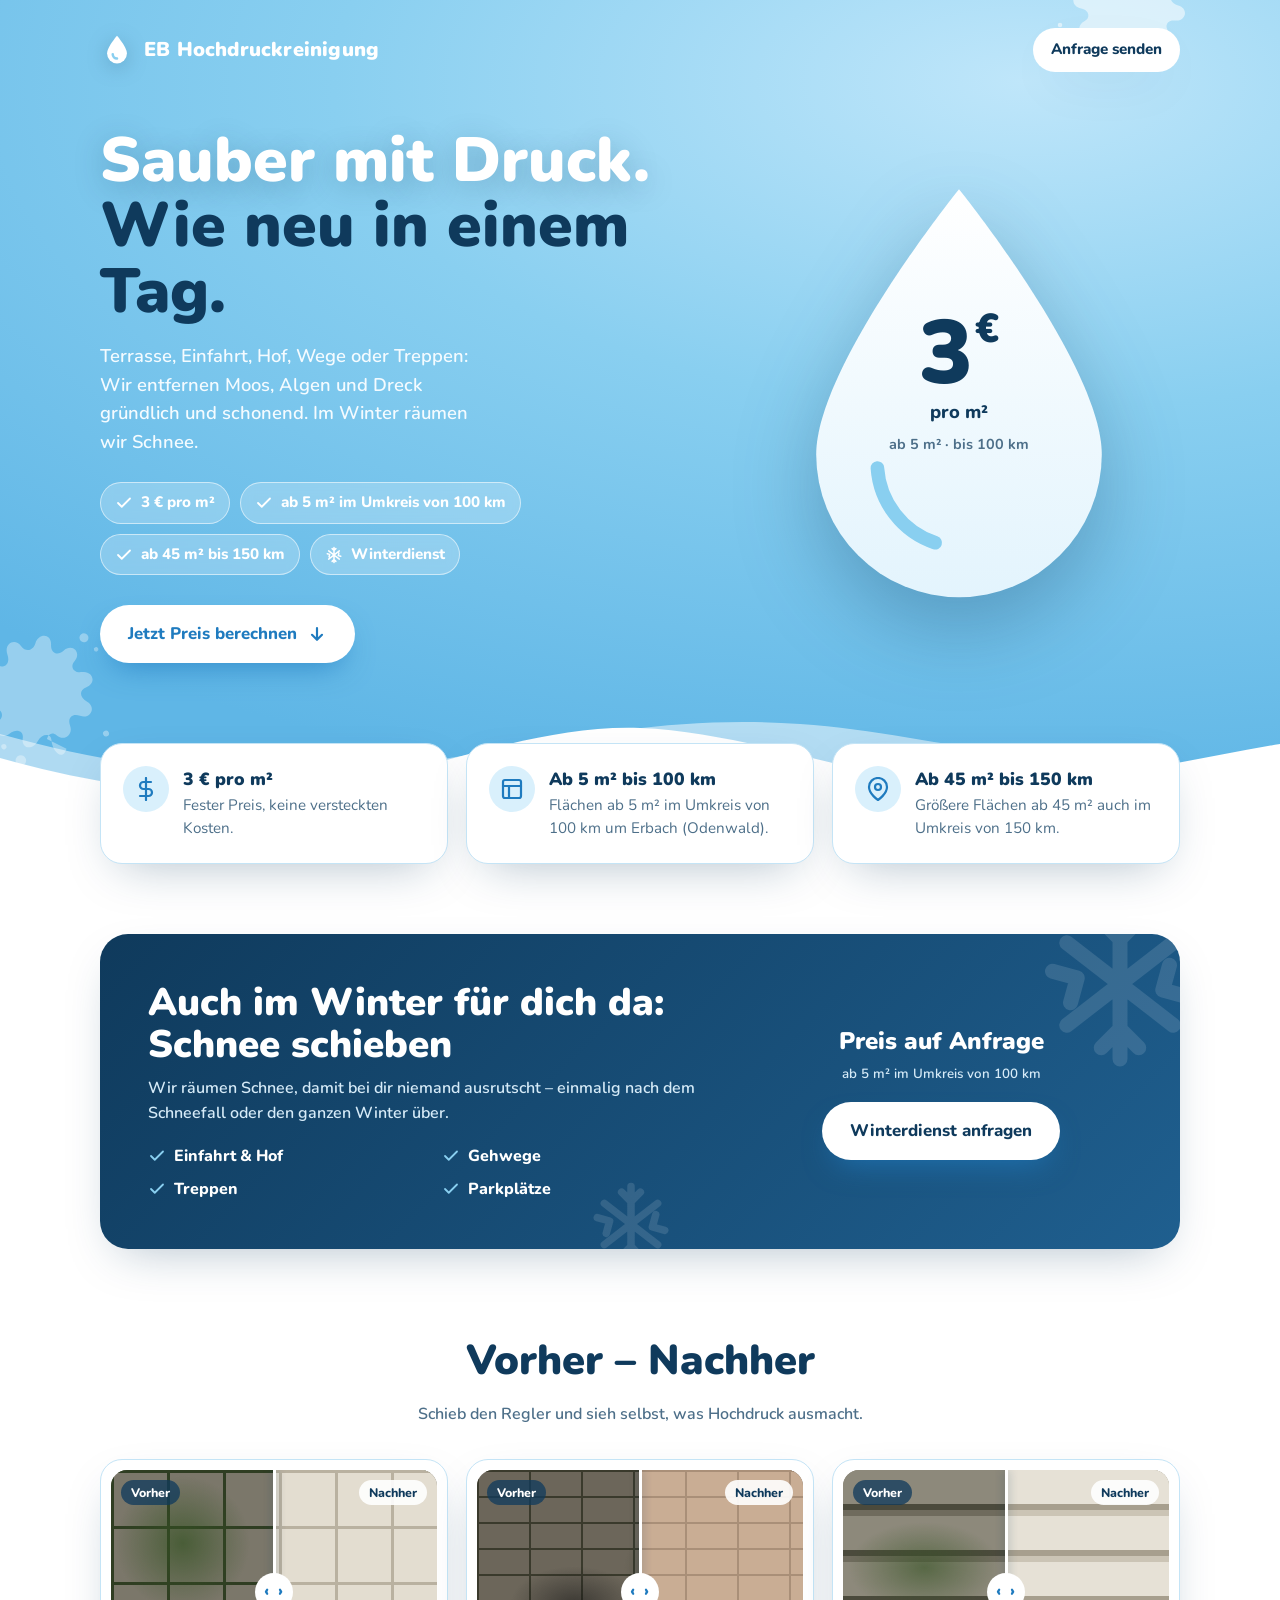
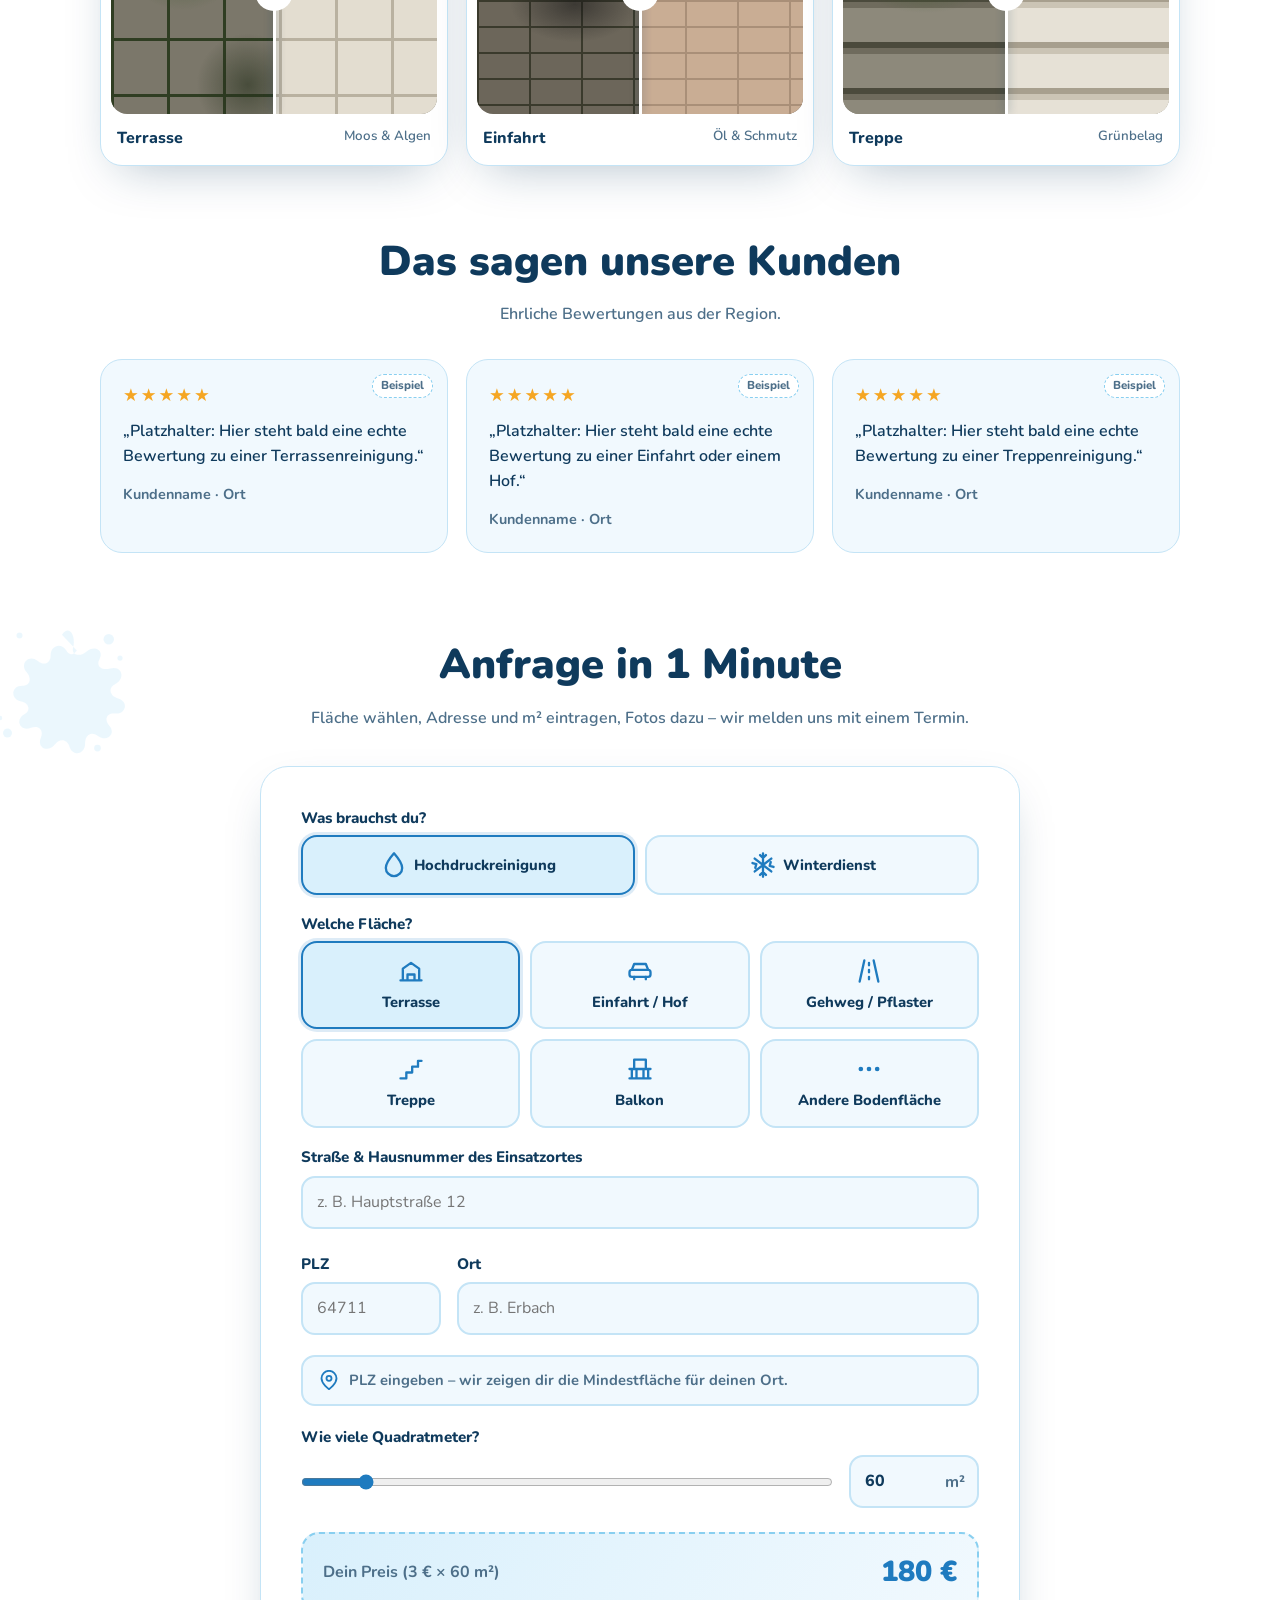
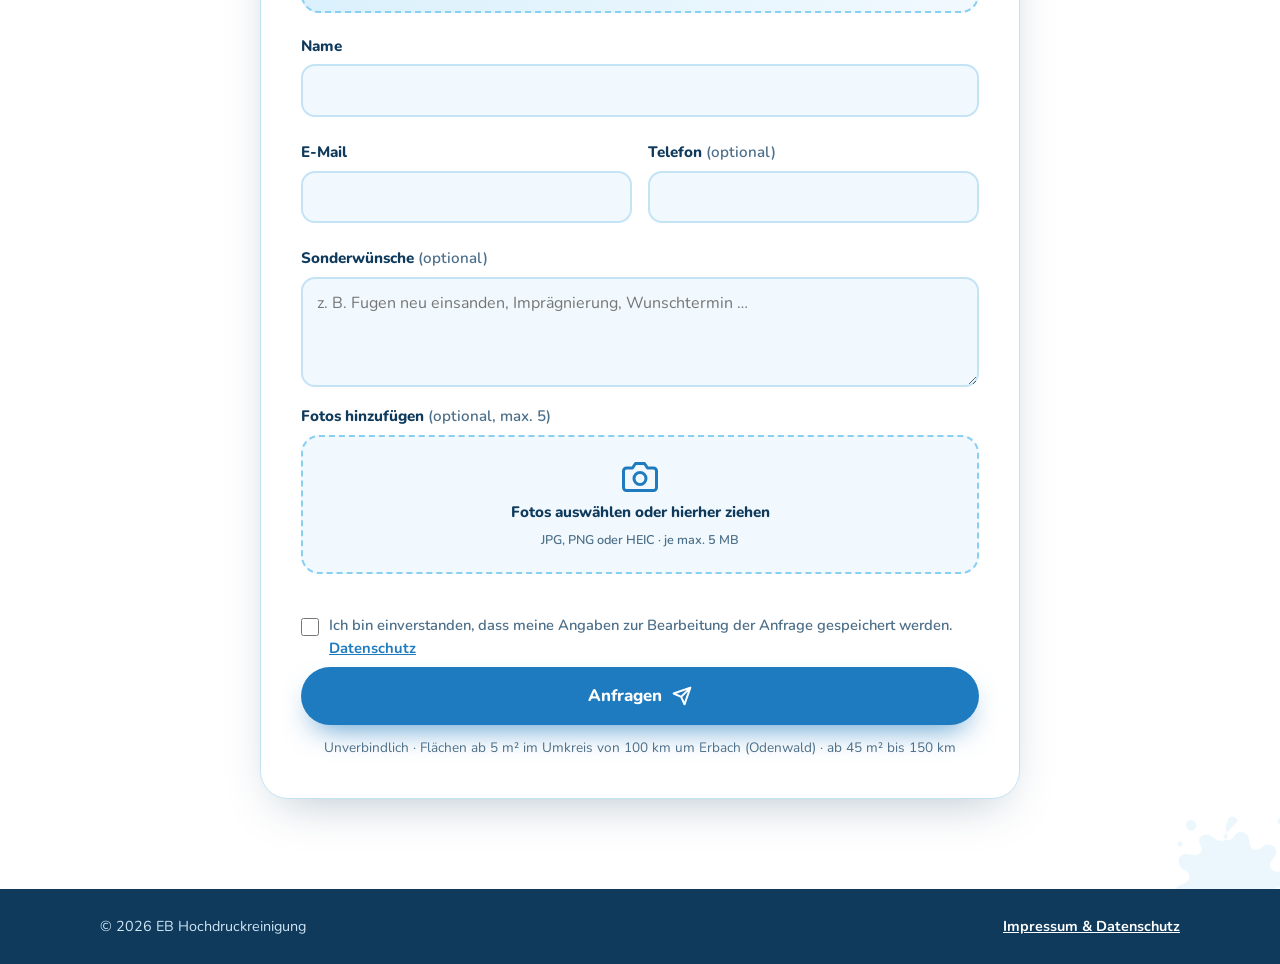
==== index.html @ 55aa780d "Winterdienst (Schnee schieben) anbieten - Neuer Abschnitt "Auch im Winter für dich da" mit Leistunge" ====
<!DOCTYPE html>
<html lang="de">
<head>
  <meta charset="UTF-8" />
  <meta name="viewport" content="width=device-width, initial-scale=1.0" />
  <title>EB Hochdruckreinigung · 3 € pro m²</title>
  <meta name="description" content="Professionelle Hochdruckreinigung für Terrasse, Einfahrt, Hof, Wege und Treppen: 3 € pro m², ab 5 m², im Umkreis von bis zu 150 km um Erbach (Odenwald). Jetzt Anfrage mit Fotos senden." />
  <meta name="theme-color" content="#89cff0" />
  <link rel="icon" href="data:image/svg+xml,%3Csvg xmlns='http://www.w3.org/2000/svg' viewBox='0 0 24 24'%3E%3Cpath d='M12 2C12 2 5 10 5 14.5a7 7 0 0 0 14 0C19 10 12 2 12 2z' fill='%2389cff0'/%3E%3C/svg%3E" />
  <link rel="preconnect" href="https://fonts.googleapis.com" />
  <link rel="preconnect" href="https://fonts.gstatic.com" crossorigin />
  <link href="https://fonts.googleapis.com/css2?family=Nunito:wght@400;600;700;800;900&display=swap" rel="stylesheet" />
  <style>
    :root {
      --baby: #89cff0;
      --baby-soft: #d9f0fc;
      --baby-mist: #f1f9fe;
      --blue: #1f7bbf;
      --blue-dark: #0f3a5c;
      --white: #ffffff;
      --text: #0f3a5c;
      --muted: #4d6f89;
      --line: #c4e4f6;
      --error: #c0392b;
      --radius: 22px;
      --shadow: 0 18px 50px -20px rgba(15, 58, 92, .35);
    }
    * { box-sizing: border-box; margin: 0; padding: 0; }
    html { scroll-behavior: smooth; }
    body {
      font-family: "Nunito", system-ui, sans-serif;
      color: var(--text);
      background: var(--white);
      line-height: 1.55;
      -webkit-font-smoothing: antialiased;
      overflow-x: hidden;
    }
    a { color: var(--blue); }
    .container { width: min(1080px, 100% - 32px); margin-inline: auto; }

    /* ---------- HERO mit Splash ---------- */
    .hero {
      position: relative;
      isolation: isolate;
      overflow: hidden;
      overflow: clip;
      background: radial-gradient(120% 90% at 80% 10%, #bfe6fa 0%, var(--baby) 45%, #5fb6e6 100%);
      color: var(--white);
      padding: 28px 0 150px;
    }
    .hero__splash { position: absolute; z-index: -1; pointer-events: none; }
    .hero__splash--a { width: 560px; right: -120px; top: -80px; opacity: .55; }
    .hero__splash--b { width: 380px; left: -140px; bottom: 40px; opacity: .35; transform: rotate(160deg); }
    .bubble {
      position: absolute; z-index: -1; bottom: -40px; border-radius: 50%;
      background: radial-gradient(circle at 30% 30%, rgba(255,255,255,.95), rgba(255,255,255,.25) 60%, rgba(255,255,255,.08));
      border: 1px solid rgba(255,255,255,.6);
      animation: rise linear infinite;
    }
    @keyframes rise {
      0%   { transform: translate(0, 0) scale(.8); opacity: 0; }
      15%  { opacity: .9; }
      100% { transform: translate(30px, -110vh) scale(1.1); opacity: 0; }
    }
    .hero__wave { position: absolute; left: 0; right: 0; bottom: -1px; width: 100%; height: 120px; }

    .topbar { display: flex; align-items: center; justify-content: space-between; gap: 16px; }
    .brand { display: flex; align-items: center; gap: 10px; font-weight: 900; font-size: 1.25rem; color: var(--white); text-decoration: none; letter-spacing: .2px; }
    .brand svg { width: 34px; height: 34px; filter: drop-shadow(0 4px 10px rgba(15,58,92,.25)); }
    .topbar__cta { color: var(--blue-dark); background: var(--white); padding: 10px 18px; border-radius: 999px; font-weight: 800; text-decoration: none; font-size: .95rem; box-shadow: var(--shadow); }

    .hero__grid { display: grid; grid-template-columns: 1.15fr .85fr; gap: 40px; align-items: center; margin-top: 56px; }
    .hero h1 { font-size: clamp(2.2rem, 5.4vw, 3.9rem); line-height: 1.05; font-weight: 900; text-shadow: 0 6px 30px rgba(15,58,92,.25); }
    .hero h1 span { display: block; color: var(--blue-dark); text-shadow: none; }
    .hero__lead { margin-top: 18px; font-size: 1.15rem; max-width: 34ch; color: #f4fbff; font-weight: 600; }
    .chips { display: flex; flex-wrap: wrap; gap: 10px; margin-top: 26px; }
    .chip { display: inline-flex; align-items: center; gap: 8px; background: rgba(255,255,255,.22); border: 1px solid rgba(255,255,255,.55); backdrop-filter: blur(6px); padding: 8px 14px; border-radius: 999px; font-weight: 800; font-size: .95rem; }
    .chip svg { width: 18px; height: 18px; }
    .btn {
      display: inline-flex; align-items: center; justify-content: center; gap: 10px;
      background: var(--blue); color: var(--white); border: 0; cursor: pointer;
      padding: 16px 28px; border-radius: 999px; font: inherit; font-weight: 800; font-size: 1.05rem;
      text-decoration: none; box-shadow: 0 14px 30px -12px rgba(31,123,191,.8);
      transition: transform .2s, box-shadow .2s, background .2s;
    }
    .btn:hover { transform: translateY(-2px); background: #1a6eab; }
    .btn:focus-visible, .topbar__cta:focus-visible { outline: 3px solid var(--white); outline-offset: 3px; }
    .hero .btn { margin-top: 30px; background: var(--white); color: var(--blue); }

    .price-drop { position: relative; width: min(340px, 100%); justify-self: center; }
    .price-drop svg { width: 100%; height: auto; filter: drop-shadow(0 30px 40px rgba(15,58,92,.3)); }
    .price-drop__txt { position: absolute; inset: 30% 0 0; text-align: center; color: var(--blue-dark); }
    .price-drop__big { font-size: clamp(4rem, 9vw, 5.6rem); font-weight: 900; line-height: 1; }
    .price-drop__big small { font-size: .45em; vertical-align: top; margin-left: 2px; }
    .price-drop__unit { font-weight: 800; font-size: 1.15rem; }
    .price-drop__min { margin-top: 6px; font-size: .9rem; font-weight: 700; color: var(--muted); }

    /* ---------- Kurzinfos ---------- */
    .facts { display: grid; grid-template-columns: repeat(3, 1fr); gap: 18px; margin-top: -70px; position: relative; z-index: 2; }
    .fact { background: var(--white); border: 1px solid var(--line); border-radius: var(--radius); padding: 22px; box-shadow: var(--shadow); display: flex; gap: 14px; align-items: flex-start; }
    .fact__ico { flex: none; width: 46px; height: 46px; border-radius: 50%; background: var(--baby-soft); display: grid; place-items: center; color: var(--blue); }
    .fact__ico svg { width: 24px; height: 24px; }
    .fact strong { display: block; font-size: 1.1rem; font-weight: 900; }
    .fact p { color: var(--muted); font-size: .95rem; }

    /* ---------- Formular ---------- */
    .contact { position: relative; padding: 80px 0 90px; overflow: hidden; overflow: clip; }
    .contact__splash { position: absolute; width: 520px; left: -200px; top: 60px; opacity: .5; z-index: -1; }
    .contact__splash--r { left: auto; right: -220px; top: auto; bottom: -60px; transform: scaleX(-1); }
    .contact h2 { font-size: clamp(1.8rem, 4vw, 2.6rem); font-weight: 900; text-align: center; }
    .contact__sub { text-align: center; color: var(--muted); margin-top: 8px; font-weight: 600; }

    .form { margin: 36px auto 0; max-width: 760px; background: var(--white); border: 1px solid var(--line); border-radius: 28px; padding: clamp(20px, 4vw, 40px); box-shadow: var(--shadow); }
    .row { display: grid; grid-template-columns: 1fr 1fr; gap: 16px; }
    .field { display: flex; flex-direction: column; gap: 6px; margin-bottom: 18px; }
    .field > label, .legend { font-weight: 800; font-size: .95rem; }
    .field > label .opt, .legend .opt { font-weight: 600; color: var(--muted); }
    input[type="text"], input[type="email"], input[type="tel"], input[type="number"], textarea {
      width: 100%; font: inherit; color: var(--text); background: var(--baby-mist);
      border: 2px solid var(--line); border-radius: 14px; padding: 12px 14px; transition: border-color .2s, background .2s;
    }
    input:focus, textarea:focus { outline: none; border-color: var(--blue); background: var(--white); }
    textarea { min-height: 110px; resize: vertical; }
    .field.is-invalid input, .field.is-invalid textarea { border-color: var(--error); }
    .err { color: var(--error); font-size: .85rem; font-weight: 700; min-height: 0; }

    .areas { display: grid; grid-template-columns: repeat(3, 1fr); gap: 10px; margin-top: 4px; }
    .area input { position: absolute; opacity: 0; pointer-events: none; }
    .area span {
      display: flex; flex-direction: column; align-items: center; gap: 6px; text-align: center;
      padding: 14px 8px; border: 2px solid var(--line); border-radius: 16px; background: var(--baby-mist);
      font-weight: 800; font-size: .92rem; cursor: pointer; transition: all .2s;
    }
    .area span svg { width: 28px; height: 28px; color: var(--blue); }
    .area input:checked + span { border-color: var(--blue); background: var(--baby-soft); box-shadow: 0 0 0 3px rgba(31,123,191,.15); }
    .area input:focus-visible + span { outline: 3px solid var(--blue); outline-offset: 2px; }

    .sqm { display: grid; grid-template-columns: 1fr 130px; gap: 16px; align-items: center; }
    input[type="range"] { width: 100%; accent-color: var(--blue); height: 28px; }
    .sqm__num { position: relative; }
    .sqm__num input { padding-right: 42px; font-weight: 800; }
    .sqm__num em { position: absolute; right: 14px; top: 50%; transform: translateY(-50%); font-style: normal; color: var(--muted); font-weight: 700; }

    .estimate { display: flex; align-items: center; justify-content: space-between; gap: 12px; flex-wrap: wrap; background: linear-gradient(120deg, var(--baby-soft), var(--baby-mist)); border: 2px dashed var(--baby); border-radius: 18px; padding: 16px 20px; margin-bottom: 22px; }
    .estimate__label { font-weight: 700; color: var(--muted); }
    .estimate__value { font-size: 1.8rem; font-weight: 900; color: var(--blue); }

    .drop {
      position: relative; display: flex; flex-direction: column; align-items: center; gap: 6px;
      border: 2px dashed var(--baby); border-radius: 18px; background: var(--baby-mist);
      padding: 22px; text-align: center; cursor: pointer; transition: background .2s, border-color .2s;
    }
    .drop:hover, .drop.is-over { background: var(--baby-soft); border-color: var(--blue); }
    .drop svg { width: 36px; height: 36px; color: var(--blue); }
    .drop strong { font-weight: 800; }
    .drop small { color: var(--muted); font-weight: 600; }
    .drop input { position: absolute; inset: 0; opacity: 0; cursor: pointer; }
    .thumbs { display: flex; flex-wrap: wrap; gap: 10px; margin-top: 10px; }
    .thumb { position: relative; width: 78px; height: 78px; border-radius: 12px; overflow: hidden; border: 2px solid var(--line); }
    .thumb img { width: 100%; height: 100%; object-fit: cover; display: block; }
    .thumb button { position: absolute; top: 3px; right: 3px; width: 22px; height: 22px; border-radius: 50%; border: 0; background: rgba(15,58,92,.8); color: #fff; font-weight: 900; cursor: pointer; line-height: 22px; font-size: 14px; }

    .check { display: flex; gap: 10px; align-items: flex-start; font-size: .92rem; color: var(--muted); font-weight: 600; margin-bottom: 18px; }
    .check input { margin-top: 4px; width: 18px; height: 18px; accent-color: var(--blue); flex: none; }
    .form .btn { width: 100%; }
    .form__note { text-align: center; margin-top: 12px; font-size: .85rem; color: var(--muted); }
    .success { display: none; text-align: center; padding: 30px 10px; }
    .success svg { width: 70px; height: 70px; color: var(--blue); }
    .success h3 { font-size: 1.6rem; font-weight: 900; margin-top: 10px; }
    .form.is-sent .success { display: block; }
    .form.is-sent .form__body { display: none; }

    .row--plz { grid-template-columns: 140px 1fr; }
    .distance { display: flex; align-items: center; gap: 10px; margin: -4px 0 20px; padding: 12px 16px; border-radius: 14px; background: var(--baby-mist); border: 2px solid var(--line); color: var(--muted); font-weight: 700; font-size: .92rem; }
    .distance svg { width: 20px; height: 20px; flex: none; color: var(--blue); }
    .distance--ok { background: #e8f7ee; border-color: #9fd8b4; color: #1e6b3d; }
    .distance--ok svg { color: #1e8a4c; }
    .distance--out { background: #fdecea; border-color: #f2b8b1; color: var(--error); }
    .distance--out svg { color: var(--error); }

    /* ---------- Winterdienst ---------- */
    .winter { padding: 70px 0 0; }
    .winter__box { position: relative; overflow: hidden; overflow: clip; display: grid; grid-template-columns: 1.2fr .8fr; gap: 30px; align-items: center; background: linear-gradient(135deg, var(--blue-dark), #1f5f8f); color: var(--white); border-radius: 28px; padding: clamp(24px, 5vw, 48px); box-shadow: var(--shadow); }
    .winter__box h2 { font-size: clamp(1.7rem, 3.6vw, 2.4rem); font-weight: 900; line-height: 1.1; }
    .winter__box p { margin-top: 10px; color: #d6ebf8; font-weight: 600; }
    .winter__list { list-style: none; display: grid; grid-template-columns: 1fr 1fr; gap: 8px 16px; margin-top: 18px; font-weight: 800; }
    .winter__list li { display: flex; align-items: center; gap: 8px; }
    .winter__list svg { width: 18px; height: 18px; color: var(--baby); flex: none; }
    .winter__side { text-align: center; }
    .winter__price { font-size: 1.5rem; font-weight: 900; }
    .winter__side small { display: block; color: #d6ebf8; font-weight: 600; margin: 4px 0 18px; }
    .winter .btn { background: var(--white); color: var(--blue-dark); }
    .flake { position: absolute; color: rgba(255,255,255,.12); pointer-events: none; }
    .flake svg { width: 100%; height: 100%; }
    .service { display: grid; grid-template-columns: 1fr 1fr; gap: 10px; margin-top: 4px; }
    .service .area span { flex-direction: row; justify-content: center; padding: 14px 10px; }
    .winter-only { display: none; }
    .form.is-winter .winter-only { display: flex; }
    .form.is-winter .clean-only { display: none; }

    /* ---------- Referenzen & Bewertungen ---------- */
    .refs { padding: 80px 0 0; }
    .sec-title { font-size: clamp(1.8rem, 4vw, 2.6rem); font-weight: 900; text-align: center; }
    .sec-sub { text-align: center; color: var(--muted); margin-top: 8px; font-weight: 600; }
    .ba-grid { display: grid; grid-template-columns: repeat(3, 1fr); gap: 18px; margin-top: 32px; }
    .ba-card { background: var(--white); border: 1px solid var(--line); border-radius: var(--radius); padding: 10px; box-shadow: var(--shadow); }
    .ba { --pos: 50%; position: relative; aspect-ratio: 4 / 3; border-radius: 16px; overflow: hidden; user-select: none; }
    .ba__img { position: absolute; inset: 0; width: 100%; height: 100%; object-fit: cover; }
    .ba__img--after { clip-path: inset(0 0 0 var(--pos)); }
    .ba__line { position: absolute; top: 0; bottom: 0; left: var(--pos); width: 3px; margin-left: -1.5px; background: var(--white); box-shadow: 0 0 10px rgba(15,58,92,.4); pointer-events: none; }
    .ba__line::after { content: "‹ ›"; position: absolute; top: 50%; left: 50%; transform: translate(-50%, -50%); width: 38px; height: 38px; border-radius: 50%; background: var(--white); color: var(--blue); font-weight: 900; display: grid; place-items: center; box-shadow: var(--shadow); letter-spacing: 2px; }
    .ba input { position: absolute; inset: 0; width: 100%; height: 100%; opacity: 0; cursor: ew-resize; margin: 0; }
    .ba input:focus-visible ~ .ba__line::after { outline: 3px solid var(--blue); outline-offset: 2px; }
    .ba__tag { position: absolute; top: 10px; padding: 3px 10px; border-radius: 999px; font-size: .78rem; font-weight: 800; background: rgba(15,58,92,.75); color: var(--white); pointer-events: none; }
    .ba__tag--l { left: 10px; }
    .ba__tag--r { right: 10px; background: rgba(255,255,255,.9); color: var(--blue-dark); }
    .ba-card figcaption { display: flex; justify-content: space-between; gap: 8px; padding: 12px 6px 4px; font-weight: 800; }
    .ba-card figcaption small { color: var(--muted); font-weight: 600; }
    /* Beispielmotive aus CSS – durch echte Fotos (img.ba__img) ersetzen */
    .m-terrasse--before { background: radial-gradient(circle at 22% 30%, rgba(52,82,34,.7), transparent 22%), radial-gradient(circle at 72% 62%, rgba(46,66,30,.65), transparent 26%), radial-gradient(circle at 42% 88%, rgba(38,48,28,.6), transparent 18%), linear-gradient(#2f3d22 3px, transparent 3px) 0 0 / 56px 56px, linear-gradient(90deg, #2f3d22 3px, transparent 3px) 0 0 / 56px 56px, #7b776a; }
    .m-terrasse--after { background: linear-gradient(#b9b1a0 3px, transparent 3px) 0 0 / 56px 56px, linear-gradient(90deg, #b9b1a0 3px, transparent 3px) 0 0 / 56px 56px, #e3ddd0; }
    .m-einfahrt--before { background: radial-gradient(ellipse at 30% 55%, rgba(20,20,20,.55), transparent 20%), radial-gradient(ellipse at 68% 40%, rgba(30,40,20,.5), transparent 24%), linear-gradient(#3a3a2c 2px, transparent 2px) 0 0 / 100% 26px, repeating-linear-gradient(90deg, #3a3a2c 0 2px, transparent 2px 52px), #6c665a; }
    .m-einfahrt--after { background: linear-gradient(#a98f78 2px, transparent 2px) 0 0 / 100% 26px, repeating-linear-gradient(90deg, #a98f78 0 2px, transparent 2px 52px), #c9ad94; }
    .m-treppe--before { background: radial-gradient(ellipse at 25% 40%, rgba(52,82,34,.6), transparent 22%), radial-gradient(ellipse at 75% 75%, rgba(46,66,30,.55), transparent 24%), repeating-linear-gradient(180deg, #8d897b 0 34px, #4b4a3c 34px 40px, #6f6b5d 40px 46px), #8d897b; }
    .m-treppe--after { background: repeating-linear-gradient(180deg, #e6e1d6 0 34px, #a79f8e 34px 40px, #cbc4b5 40px 46px), #e6e1d6; }

    .reviews { display: grid; grid-template-columns: repeat(3, 1fr); gap: 18px; margin-top: 32px; }
    .review { position: relative; background: var(--baby-mist); border: 1px solid var(--line); border-radius: var(--radius); padding: 22px; }
    .review__stars { color: #f5a623; font-size: 1.1rem; letter-spacing: 2px; }
    .review p { margin: 10px 0 14px; font-weight: 600; }
    .review footer { color: var(--muted); font-size: .9rem; font-weight: 700; }
    .review__demo { position: absolute; top: 14px; right: 14px; font-size: .72rem; font-weight: 800; padding: 2px 8px; border-radius: 999px; background: var(--white); border: 1px dashed var(--baby); color: var(--muted); }
    .reviews-title { margin-top: 64px; }

    /* ---------- Footer ---------- */
    .footer { background: var(--blue-dark); color: #cfe6f5; padding: 26px 0; font-size: .9rem; }
    .footer .container { display: flex; justify-content: space-between; gap: 12px; flex-wrap: wrap; }
    .footer a { color: var(--white); font-weight: 700; }
    .footer button.linklike { background: none; border: 0; color: var(--white); font: inherit; font-weight: 700; text-decoration: underline; cursor: pointer; }

    dialog { border: 0; border-radius: 20px; padding: 28px; max-width: 560px; width: calc(100% - 32px); color: var(--text); box-shadow: var(--shadow); }
    dialog::backdrop { background: rgba(15,58,92,.45); backdrop-filter: blur(3px); }
    dialog h3 { font-weight: 900; margin: 14px 0 6px; }
    dialog h3:first-child { margin-top: 0; }
    dialog p { font-size: .92rem; color: var(--muted); }
    dialog .btn { margin-top: 20px; padding: 10px 22px; font-size: .95rem; }

    @media (max-width: 820px) {
      .hero { padding-bottom: 130px; }
      .hero__grid { grid-template-columns: 1fr; margin-top: 36px; gap: 20px; }
      .price-drop { width: 240px; order: -1; }
      .facts, .ba-grid, .reviews, .winter__box { grid-template-columns: 1fr; }
      .row { grid-template-columns: 1fr; gap: 0; }
      .areas { grid-template-columns: repeat(2, 1fr); }
    }
    @media (max-width: 420px) {
      .topbar__cta { display: none; }
      .sqm { grid-template-columns: 1fr; }
    }
    @media (prefers-reduced-motion: reduce) {
      html { scroll-behavior: auto; }
      .bubble { display: none; }
      .btn { transition: none; }
    }
  </style>
</head>
<body>
  <!-- Wiederverwendbare Splash-Form -->
  <svg width="0" height="0" style="position:absolute" aria-hidden="true">
    <defs>
      <symbol id="splash" viewBox="0 0 400 400">
        <path fill="currentColor" d="M205 58c22-30 38 8 30 34-6 20 18 26 34 12 22-20 50-6 36 20-10 18 8 30 28 24 34-10 42 28 14 42-20 10-14 32 8 38 30 8 20 44-8 40-22-3-30 16-16 32 20 22-6 46-30 28-18-14-34-2-34 20 0 30-34 36-42 8-6-20-26-22-38-6-18 24-50 10-38-18 8-20-6-34-26-26-30 12-44-22-18-36 18-10 12-30-8-34-30-6-28-42 2-42 22 0 26-20 12-36-20-22 6-50 30-30 18 14 34 6 34-16 0-26 30-34 42-12 8 14 20 12 28 0z"/>
        <circle fill="currentColor" cx="330" cy="70" r="14"/>
        <circle fill="currentColor" cx="360" cy="120" r="7"/>
        <circle fill="currentColor" cx="60" cy="320" r="12"/>
        <circle fill="currentColor" cx="40" cy="280" r="6"/>
        <circle fill="currentColor" cx="300" cy="360" r="9"/>
        <circle fill="currentColor" cx="92" cy="60" r="8"/>
      </symbol>
    </defs>
  </svg>

  <header class="hero">
    <svg class="hero__splash hero__splash--a" style="color:#fff" aria-hidden="true"><use href="#splash"/></svg>
    <svg class="hero__splash hero__splash--b" style="color:#fff" aria-hidden="true"><use href="#splash"/></svg>
    <div id="bubbles" aria-hidden="true"></div>

    <div class="container">
      <div class="topbar">
        <a class="brand" href="#">
          <svg viewBox="0 0 24 24" aria-hidden="true"><path d="M12 2C12 2 5 10 5 14.5a7 7 0 0 0 14 0C19 10 12 2 12 2z" fill="#fff"/><path d="M9 15a3 3 0 0 0 3 3" stroke="#89cff0" stroke-width="1.8" fill="none" stroke-linecap="round"/></svg>
          EB Hochdruckreinigung
        </a>
        <a class="topbar__cta" href="#anfrage">Anfrage senden</a>
      </div>

      <div class="hero__grid">
        <div>
          <h1>Sauber mit Druck. <span>Wie neu in einem Tag.</span></h1>
          <p class="hero__lead">Terrasse, Einfahrt, Hof, Wege oder Treppen: Wir entfernen Moos, Algen und Dreck gründlich und schonend. Im Winter räumen wir Schnee.</p>
          <div class="chips">
            <span class="chip"><svg viewBox="0 0 24 24" fill="none" stroke="currentColor" stroke-width="2.4" stroke-linecap="round" stroke-linejoin="round"><path d="M20 6 9 17l-5-5"/></svg>3 € pro m²</span>
            <span class="chip"><svg viewBox="0 0 24 24" fill="none" stroke="currentColor" stroke-width="2.4" stroke-linecap="round" stroke-linejoin="round"><path d="M20 6 9 17l-5-5"/></svg>ab 5 m² im Umkreis von 100 km</span>
            <span class="chip"><svg viewBox="0 0 24 24" fill="none" stroke="currentColor" stroke-width="2.4" stroke-linecap="round" stroke-linejoin="round"><path d="M20 6 9 17l-5-5"/></svg>ab 45 m² bis 150 km</span>
            <span class="chip"><svg viewBox="0 0 24 24" fill="none" stroke="currentColor" stroke-width="2" stroke-linecap="round" stroke-linejoin="round"><path d="M12 2v20M4.9 6.5l14.2 11M4.9 17.5l14.2-11M9.5 3.5 12 6l2.5-2.5M9.5 20.5 12 18l2.5 2.5M3 10.3l3.3.9-.9 3.3M21 13.7l-3.3-.9.9-3.3"/></svg>Winterdienst</span>
          </div>
          <a class="btn" href="#anfrage">Jetzt Preis berechnen
            <svg width="20" height="20" viewBox="0 0 24 24" fill="none" stroke="currentColor" stroke-width="2.6" stroke-linecap="round" stroke-linejoin="round" aria-hidden="true"><path d="M12 5v14M6 13l6 6 6-6"/></svg>
          </a>
        </div>

        <div class="price-drop" aria-label="Preis: 3 Euro pro Quadratmeter, ab 5 Quadratmeter">
          <svg viewBox="0 0 200 250" aria-hidden="true">
            <defs>
              <linearGradient id="dropfill" x1="0" y1="0" x2="0" y2="1">
                <stop offset="0" stop-color="#ffffff"/>
                <stop offset="1" stop-color="#e3f4fd"/>
              </linearGradient>
            </defs>
            <path d="M100 6C100 6 16 110 16 162a84 84 0 0 0 168 0C184 110 100 6 100 6z" fill="url(#dropfill)"/>
            <path d="M52 170a50 50 0 0 0 34 44" stroke="#89cff0" stroke-width="8" fill="none" stroke-linecap="round"/>
          </svg>
          <div class="price-drop__txt">
            <div class="price-drop__big">3<small>€</small></div>
            <div class="price-drop__unit">pro m²</div>
            <div class="price-drop__min">ab 5 m² · bis 100 km</div>
          </div>
        </div>
      </div>
    </div>

    <svg class="hero__wave" viewBox="0 0 1440 120" preserveAspectRatio="none" aria-hidden="true">
      <path fill="#fff" d="M0 64c120 30 240 44 360 30S600 30 720 34s240 50 360 56 240-22 360-40v70H0z"/>
      <path fill="#fff" opacity=".5" d="M0 40c160 40 300 50 460 30s280-50 440-40 300 60 540 30v100H0z"/>
    </svg>
  </header>

  <main>
    <section class="container facts" aria-label="Das Wichtigste">
      <div class="fact">
        <div class="fact__ico"><svg viewBox="0 0 24 24" fill="none" stroke="currentColor" stroke-width="2.2" stroke-linecap="round" stroke-linejoin="round" aria-hidden="true"><path d="M12 1v22M17 5H9.5a3.5 3.5 0 0 0 0 7h5a3.5 3.5 0 0 1 0 7H6"/></svg></div>
        <div><strong>3 € pro m²</strong><p>Fester Preis, keine versteckten Kosten.</p></div>
      </div>
      <div class="fact">
        <div class="fact__ico"><svg viewBox="0 0 24 24" fill="none" stroke="currentColor" stroke-width="2.2" stroke-linecap="round" stroke-linejoin="round" aria-hidden="true"><rect x="3" y="3" width="18" height="18" rx="2"/><path d="M3 9h18M9 21V9"/></svg></div>
        <div><strong>Ab 5 m² bis 100 km</strong><p>Flächen ab 5 m² im Umkreis von 100 km um Erbach (Odenwald).</p></div>
      </div>
      <div class="fact">
        <div class="fact__ico"><svg viewBox="0 0 24 24" fill="none" stroke="currentColor" stroke-width="2.2" stroke-linecap="round" stroke-linejoin="round" aria-hidden="true"><path d="M21 10c0 7-9 13-9 13S3 17 3 10a9 9 0 0 1 18 0z"/><circle cx="12" cy="10" r="3"/></svg></div>
        <div><strong>Ab 45 m² bis 150 km</strong><p>Größere Flächen ab 45 m² auch im Umkreis von 150 km.</p></div>
      </div>
    </section>

    <section class="winter" id="winterdienst">
      <div class="container">
        <div class="winter__box">
          <span class="flake" style="width:180px;height:180px;right:-30px;top:-40px" aria-hidden="true"><svg viewBox="0 0 24 24" fill="none" stroke="currentColor" stroke-width="2" stroke-linecap="round" stroke-linejoin="round"><path d="M12 2v20M4.9 6.5l14.2 11M4.9 17.5l14.2-11M9.5 3.5 12 6l2.5-2.5M9.5 20.5 12 18l2.5 2.5M3 10.3l3.3.9-.9 3.3M21 13.7l-3.3-.9.9-3.3"/></svg></span>
          <span class="flake" style="width:90px;height:90px;left:45%;bottom:-20px" aria-hidden="true"><svg viewBox="0 0 24 24" fill="none" stroke="currentColor" stroke-width="2" stroke-linecap="round" stroke-linejoin="round"><path d="M12 2v20M4.9 6.5l14.2 11M4.9 17.5l14.2-11M9.5 3.5 12 6l2.5-2.5M9.5 20.5 12 18l2.5 2.5M3 10.3l3.3.9-.9 3.3M21 13.7l-3.3-.9.9-3.3"/></svg></span>
          <div>
            <h2>Auch im Winter für dich da: Schnee schieben</h2>
            <p>Wir räumen Schnee, damit bei dir niemand ausrutscht – einmalig nach dem Schneefall oder den ganzen Winter über.</p>
            <ul class="winter__list">
              <li><svg viewBox="0 0 24 24" fill="none" stroke="currentColor" stroke-width="2.4" stroke-linecap="round" stroke-linejoin="round"><path d="M20 6 9 17l-5-5"/></svg>Einfahrt &amp; Hof</li>
              <li><svg viewBox="0 0 24 24" fill="none" stroke="currentColor" stroke-width="2.4" stroke-linecap="round" stroke-linejoin="round"><path d="M20 6 9 17l-5-5"/></svg>Gehwege</li>
              <li><svg viewBox="0 0 24 24" fill="none" stroke="currentColor" stroke-width="2.4" stroke-linecap="round" stroke-linejoin="round"><path d="M20 6 9 17l-5-5"/></svg>Treppen</li>
              <li><svg viewBox="0 0 24 24" fill="none" stroke="currentColor" stroke-width="2.4" stroke-linecap="round" stroke-linejoin="round"><path d="M20 6 9 17l-5-5"/></svg>Parkplätze</li>
            </ul>
          </div>
          <div class="winter__side">
            <div class="winter__price">Preis auf Anfrage</div>
            <small>ab 5 m² im Umkreis von 100 km</small>
            <a class="btn" href="#anfrage" data-service="Winterdienst">Winterdienst anfragen</a>
          </div>
        </div>
      </div>
    </section>

    <section class="refs" id="referenzen">
      <div class="container">
        <h2 class="sec-title">Vorher – Nachher</h2>
        <p class="sec-sub">Schieb den Regler und sieh selbst, was Hochdruck ausmacht.</p>
        <!-- Echte Fotos: die beiden div.ba__img durch <img class="ba__img" src="…"> bzw. <img class="ba__img ba__img--after" src="…"> ersetzen -->
        <div class="ba-grid">
        <figure class="ba-card">
          <div class="ba" role="group" aria-label="Vorher-Nachher-Vergleich Terrasse">
            <div class="ba__img m-terrasse--before" role="img" aria-label="Terrasse vorher"></div>
            <div class="ba__img ba__img--after m-terrasse--after" role="img" aria-label="Terrasse nachher"></div>
            <span class="ba__tag ba__tag--l">Vorher</span><span class="ba__tag ba__tag--r">Nachher</span>
            <input type="range" min="0" max="100" value="50" aria-label="Vergleich verschieben: Terrasse" />
            <span class="ba__line"></span>
          </div>
          <figcaption>Terrasse <small>Moos &amp; Algen</small></figcaption>
        </figure>
        <figure class="ba-card">
          <div class="ba" role="group" aria-label="Vorher-Nachher-Vergleich Einfahrt">
            <div class="ba__img m-einfahrt--before" role="img" aria-label="Einfahrt vorher"></div>
            <div class="ba__img ba__img--after m-einfahrt--after" role="img" aria-label="Einfahrt nachher"></div>
            <span class="ba__tag ba__tag--l">Vorher</span><span class="ba__tag ba__tag--r">Nachher</span>
            <input type="range" min="0" max="100" value="50" aria-label="Vergleich verschieben: Einfahrt" />
            <span class="ba__line"></span>
          </div>
          <figcaption>Einfahrt <small>Öl &amp; Schmutz</small></figcaption>
        </figure>
        <figure class="ba-card">
          <div class="ba" role="group" aria-label="Vorher-Nachher-Vergleich Treppe">
            <div class="ba__img m-treppe--before" role="img" aria-label="Treppe vorher"></div>
            <div class="ba__img ba__img--after m-treppe--after" role="img" aria-label="Treppe nachher"></div>
            <span class="ba__tag ba__tag--l">Vorher</span><span class="ba__tag ba__tag--r">Nachher</span>
            <input type="range" min="0" max="100" value="50" aria-label="Vergleich verschieben: Treppe" />
            <span class="ba__line"></span>
          </div>
          <figcaption>Treppe <small>Grünbelag</small></figcaption>
        </figure>
        </div>

        <h2 class="sec-title reviews-title">Das sagen unsere Kunden</h2>
        <p class="sec-sub">Ehrliche Bewertungen aus der Region.</p>
        <!-- Bewertungen: im Skript unten im Array REVIEWS pflegen -->
        <div class="reviews" id="reviews"></div>
      </div>
    </section>

    <section class="contact" id="anfrage">
      <svg class="contact__splash" style="color:var(--baby-soft)" aria-hidden="true"><use href="#splash"/></svg>
      <svg class="contact__splash contact__splash--r" style="color:var(--baby-soft)" aria-hidden="true"><use href="#splash"/></svg>
      <div class="container">
        <h2>Anfrage in 1 Minute</h2>
        <p class="contact__sub">Fläche wählen, Adresse und m² eintragen, Fotos dazu – wir melden uns mit einem Termin.</p>

        <!--
          Formular-Versand: Trage unten in FORM_ENDPOINT deine E-Mail-Adresse ein
          (FormSubmit.co – kostenlos, schickt die Anfrage inkl. Fotos als E-Mail).
          Solange der Platzhalter drinsteht, öffnet das Formular stattdessen das E-Mail-Programm.
        -->
        <form class="form" id="form" action="https://formsubmit.co/DEINE-EMAIL@example.de" method="POST" enctype="multipart/form-data" novalidate>
          <div class="form__body">
            <input type="hidden" name="_subject" value="Neue Anfrage Hochdruckreinigung" />
            <input type="hidden" name="_template" value="table" />
            <input type="hidden" name="_captcha" value="false" />
            <input type="text" name="_honey" style="display:none" tabindex="-1" autocomplete="off" />

            <fieldset class="field" style="border:0">
              <legend class="legend">Was brauchst du?</legend>
              <div class="service">
                <label class="area"><input type="radio" name="Leistung" value="Hochdruckreinigung" checked /><span><svg viewBox="0 0 24 24" fill="none" stroke="currentColor" stroke-width="2" stroke-linecap="round" stroke-linejoin="round"><path d="M12 2C12 2 5 10 5 14.5a7 7 0 0 0 14 0C19 10 12 2 12 2z"/></svg>Hochdruckreinigung</span></label>
                <label class="area"><input type="radio" name="Leistung" value="Winterdienst" /><span><svg viewBox="0 0 24 24" fill="none" stroke="currentColor" stroke-width="2" stroke-linecap="round" stroke-linejoin="round"><path d="M12 2v20M4.9 6.5l14.2 11M4.9 17.5l14.2-11M9.5 3.5 12 6l2.5-2.5M9.5 20.5 12 18l2.5 2.5M3 10.3l3.3.9-.9 3.3M21 13.7l-3.3-.9.9-3.3"/></svg>Winterdienst</span></label>
              </div>
            </fieldset>

            <fieldset class="field winter-only" style="border:0">
              <legend class="legend">Wie oft?</legend>
              <div class="service">
                <label class="area"><input type="radio" name="Häufigkeit" value="Einmalig" checked disabled /><span>Einmalig</span></label>
                <label class="area"><input type="radio" name="Häufigkeit" value="Ganzer Winter" disabled /><span>Ganzer Winter</span></label>
              </div>
            </fieldset>

            <fieldset class="field" style="border:0" data-field="flaeche">
              <legend class="legend">Welche Fläche?</legend>
              <div class="areas">
                <label class="area"><input type="radio" name="Fläche" value="Terrasse" checked /><span><svg viewBox="0 0 24 24" fill="none" stroke="currentColor" stroke-width="2" stroke-linecap="round" stroke-linejoin="round"><path d="M3 20h18M5 20V10l7-5 7 5v10M9 20v-5h6v5"/></svg>Terrasse</span></label>
                <label class="area"><input type="radio" name="Fläche" value="Einfahrt / Hof" /><span><svg viewBox="0 0 24 24" fill="none" stroke="currentColor" stroke-width="2" stroke-linecap="round" stroke-linejoin="round"><rect x="3" y="11" width="18" height="6" rx="2"/><path d="M5 11l2-5h10l2 5M7 17v2M17 17v2"/></svg>Einfahrt / Hof</span></label>
                <label class="area"><input type="radio" name="Fläche" value="Gehweg / Pflaster" /><span><svg viewBox="0 0 24 24" fill="none" stroke="currentColor" stroke-width="2" stroke-linecap="round" stroke-linejoin="round"><path d="M4 21 8 3M20 21 16 3M12 5v2M12 11v2M12 17v2"/></svg>Gehweg / Pflaster</span></label>
                <label class="area"><input type="radio" name="Fläche" value="Treppe" /><span><svg viewBox="0 0 24 24" fill="none" stroke="currentColor" stroke-width="2" stroke-linecap="round" stroke-linejoin="round"><path d="M3 20h5v-5h5v-5h5V5h3"/></svg>Treppe</span></label>
                <label class="area"><input type="radio" name="Fläche" value="Balkon" /><span><svg viewBox="0 0 24 24" fill="none" stroke="currentColor" stroke-width="2" stroke-linecap="round" stroke-linejoin="round"><path d="M3 12h18M5 12v8M9 12v8M15 12v8M19 12v8M3 20h18M7 12V4h10v8"/></svg>Balkon</span></label>
                <label class="area"><input type="radio" name="Fläche" value="Andere Bodenfläche" /><span><svg viewBox="0 0 24 24" fill="none" stroke="currentColor" stroke-width="2" stroke-linecap="round" stroke-linejoin="round"><circle cx="12" cy="12" r="1"/><circle cx="5" cy="12" r="1"/><circle cx="19" cy="12" r="1"/></svg>Andere Bodenfläche</span></label>
              </div>
            </fieldset>

            <div class="field" data-field="strasse">
              <label for="strasse">Straße &amp; Hausnummer des Einsatzortes</label>
              <input type="text" id="strasse" name="Straße" autocomplete="street-address" placeholder="z. B. Hauptstraße 12" required />
              <span class="err"></span>
            </div>
            <div class="row row--plz">
              <div class="field" data-field="plz">
                <label for="plz">PLZ</label>
                <input type="text" id="plz" name="PLZ" autocomplete="postal-code" inputmode="numeric" maxlength="5" placeholder="64711" required />
                <span class="err"></span>
              </div>
              <div class="field" data-field="ort">
                <label for="ort">Ort</label>
                <input type="text" id="ort" name="Ort" autocomplete="address-level2" placeholder="z. B. Erbach" required />
                <span class="err"></span>
              </div>
            </div>
            <div class="distance" id="distance" aria-live="polite">
              <svg viewBox="0 0 24 24" fill="none" stroke="currentColor" stroke-width="2.2" stroke-linecap="round" stroke-linejoin="round" aria-hidden="true"><path d="M21 10c0 7-9 13-9 13S3 17 3 10a9 9 0 0 1 18 0z"/><circle cx="12" cy="10" r="3"/></svg>
              <span id="distanceTxt">PLZ eingeben – wir zeigen dir die Mindestfläche für deinen Ort.</span>
            </div>
            <input type="hidden" name="Entfernung ab Erbach" id="distanceField" value="unbekannt" />

            <div class="field" data-field="qm">
              <label for="qm">Wie viele Quadratmeter?</label>
              <div class="sqm">
                <input type="range" id="qmRange" min="5" max="500" step="1" value="60" aria-label="Quadratmeter einstellen" />
                <div class="sqm__num"><input type="number" id="qm" name="Quadratmeter" min="5" step="1" value="60" inputmode="numeric" required /><em>m²</em></div>
              </div>
              <span class="err" id="qmErr"></span>
            </div>

            <div class="estimate" aria-live="polite">
              <span class="estimate__label"><span class="clean-only">Dein Preis (3 € × <b id="estQm">60</b> m²)</span><span class="winter-only">Winterdienst</span></span>
              <span class="estimate__value" id="estPrice">180 €</span>
            </div>
            <input type="hidden" name="Preis (Schätzung)" id="priceField" value="180 €" />

            <div class="field" data-field="name">
              <label for="name">Name</label>
              <input type="text" id="name" name="Name" autocomplete="name" required />
              <span class="err"></span>
            </div>
            <div class="row">
              <div class="field" data-field="email">
                <label for="email">E-Mail</label>
                <input type="email" id="email" name="email" autocomplete="email" required />
                <span class="err"></span>
              </div>
              <div class="field">
                <label for="tel">Telefon <span class="opt">(optional)</span></label>
                <input type="tel" id="tel" name="Telefon" autocomplete="tel" />
              </div>
            </div>

            <div class="field">
              <label for="wunsch">Sonderwünsche <span class="opt">(optional)</span></label>
              <textarea id="wunsch" name="Sonderwünsche" placeholder="z. B. Fugen neu einsanden, Imprägnierung, Wunschtermin …"></textarea>
            </div>

            <div class="field">
              <span class="legend">Fotos hinzufügen <span class="opt">(optional, max. 5)</span></span>
              <label class="drop" id="drop">
                <svg viewBox="0 0 24 24" fill="none" stroke="currentColor" stroke-width="2" stroke-linecap="round" stroke-linejoin="round" aria-hidden="true"><path d="M23 19a2 2 0 0 1-2 2H3a2 2 0 0 1-2-2V8a2 2 0 0 1 2-2h4l2-3h6l2 3h4a2 2 0 0 1 2 2z"/><circle cx="12" cy="13" r="4"/></svg>
                <strong>Fotos auswählen oder hierher ziehen</strong>
                <small>JPG, PNG oder HEIC · je max. 5 MB</small>
                <input type="file" id="fotos" name="attachment" accept="image/*" multiple />
              </label>
              <div class="thumbs" id="thumbs"></div>
              <span class="err" id="fotoErr"></span>
            </div>

            <label class="check" data-field="dsgvo">
              <input type="checkbox" id="dsgvo" required />
              <span>Ich bin einverstanden, dass meine Angaben zur Bearbeitung der Anfrage gespeichert werden. <button type="button" class="linklike" data-open="dlg" style="background:none;border:0;color:var(--blue);font:inherit;font-weight:700;text-decoration:underline;cursor:pointer;padding:0">Datenschutz</button></span>
            </label>
            <span class="err" id="dsgvoErr" style="display:block;margin:-10px 0 14px"></span>

            <button class="btn" type="submit">Anfragen
              <svg width="20" height="20" viewBox="0 0 24 24" fill="none" stroke="currentColor" stroke-width="2.4" stroke-linecap="round" stroke-linejoin="round" aria-hidden="true"><path d="M22 2 11 13M22 2l-7 20-4-9-9-4z"/></svg>
            </button>
            <p class="form__note">Unverbindlich · Flächen ab 5 m² im Umkreis von 100 km um Erbach (Odenwald) · ab 45 m² bis 150 km</p>
          </div>

          <div class="success" role="status">
            <svg viewBox="0 0 24 24" fill="none" stroke="currentColor" stroke-width="2" stroke-linecap="round" stroke-linejoin="round" aria-hidden="true"><path d="M22 11.1V12a10 10 0 1 1-5.9-9.1"/><path d="M22 4 12 14l-3-3"/></svg>
            <h3>Danke! Anfrage ist raus.</h3>
            <p>Wir melden uns so schnell wie möglich bei dir.</p>
          </div>
        </form>
      </div>
    </section>
  </main>

  <footer class="footer">
    <div class="container">
      <span>© <span id="year">2026</span> EB Hochdruckreinigung</span>
      <span><button type="button" class="linklike" data-open="dlg">Impressum &amp; Datenschutz</button></span>
    </div>
  </footer>

  <dialog id="dlg" aria-labelledby="dlgTitle">
    <h3 id="dlgTitle">Impressum</h3>
    <p>
      EB Hochdruckreinigung<br />
      Vorname Nachname<br />
      Straße Nr. · PLZ Ort<br />
      Telefon: 0000 000000 · E-Mail: info@example.de
    </p>
    <p><em>Platzhalter – bitte durch die echten Pflichtangaben ersetzen.</em></p>
    <h3>Datenschutz</h3>
    <p>Die Angaben aus dem Anfrageformular (inkl. Fotos) werden nur zur Bearbeitung deiner Anfrage verwendet und nicht an Dritte weitergegeben. Der Versand erfolgt über den Formular-Dienst FormSubmit.co. Zur Berechnung der Entfernung wird die eingegebene PLZ an api.zippopotam.us übermittelt. Die Schrift „Nunito“ wird von Google Fonts geladen.</p>
    <form method="dialog"><button class="btn">Schließen</button></form>
  </dialog>

  <script>
    (function () {
      var PRICE = 3, MAX_FILES = 5, MAX_MB = 5;
      var CALC_MIN = 5;                          // Preisrechner ab 5 m²
      var NEAR_KM = 100, MIN_NEAR = 5;           // bis 100 km ab Erbach: 5–45 m² möglich
      var MAX_KM = 150, MIN_FAR = 45;            // 100–150 km: ab 45 m²
      var HOME = { lat: 49.6489, lon: 8.997 };   // Erbach (Odenwald), PLZ 64711

      document.getElementById("year").textContent = new Date().getFullYear();

      // Aufsteigende Wasserblasen im Hero
      var bubbles = document.getElementById("bubbles");
      if (!window.matchMedia("(prefers-reduced-motion: reduce)").matches) {
        for (var i = 0; i < 16; i++) {
          var b = document.createElement("span");
          var s = 8 + Math.random() * 26;
          b.className = "bubble";
          b.style.width = b.style.height = s + "px";
          b.style.left = Math.random() * 100 + "%";
          b.style.animationDuration = 7 + Math.random() * 9 + "s";
          b.style.animationDelay = -Math.random() * 12 + "s";
          bubbles.appendChild(b);
        }
      }

      // Bewertungen – hier echte Kundenstimmen eintragen und "beispiel: true" entfernen
      var REVIEWS = [
        { sterne: 5, text: "Platzhalter: Hier steht bald eine echte Bewertung zu einer Terrassenreinigung.", name: "Kundenname", ort: "Ort", beispiel: true },
        { sterne: 5, text: "Platzhalter: Hier steht bald eine echte Bewertung zu einer Einfahrt oder einem Hof.", name: "Kundenname", ort: "Ort", beispiel: true },
        { sterne: 5, text: "Platzhalter: Hier steht bald eine echte Bewertung zu einer Treppenreinigung.", name: "Kundenname", ort: "Ort", beispiel: true }
      ];
      var reviewsEl = document.getElementById("reviews");
      REVIEWS.forEach(function (r) {
        var el = document.createElement("article");
        el.className = "review";
        var stars = document.createElement("div");
        stars.className = "review__stars";
        stars.textContent = "★★★★★".slice(0, r.sterne) + "☆☆☆☆☆".slice(0, 5 - r.sterne);
        stars.setAttribute("aria-label", r.sterne + " von 5 Sternen");
        var p = document.createElement("p");
        p.textContent = "„" + r.text + "“";
        var f = document.createElement("footer");
        f.textContent = r.name + " · " + r.ort;
        el.appendChild(stars); el.appendChild(p); el.appendChild(f);
        if (r.beispiel) { var b = document.createElement("span"); b.className = "review__demo"; b.textContent = "Beispiel"; el.appendChild(b); }
        reviewsEl.appendChild(el);
      });

      // Vorher-Nachher-Regler
      document.querySelectorAll(".ba input").forEach(function (inp) {
        inp.addEventListener("input", function () { inp.parentNode.style.setProperty("--pos", inp.value + "%"); });
      });

      // Dialog (Impressum/Datenschutz)
      var dlg = document.getElementById("dlg");
      document.querySelectorAll("[data-open]").forEach(function (el) {
        el.addEventListener("click", function () { dlg.showModal ? dlg.showModal() : dlg.setAttribute("open", ""); });
      });

      // Entfernung ab Erbach (Luftlinie über die PLZ) → Mindestfläche
      var distance = null; // km, null = unbekannt
      var distBox = document.getElementById("distance"), distTxt = document.getElementById("distanceTxt"), distField = document.getElementById("distanceField");
      var plz = document.getElementById("plz"), ort = document.getElementById("ort");
      function minFor(km) { return km !== null && km > NEAR_KM ? MIN_FAR : MIN_NEAR; }
      function km(lat, lon) {
        var r = Math.PI / 180, dLat = (lat - HOME.lat) * r, dLon = (lon - HOME.lon) * r;
        var a = Math.sin(dLat / 2) * Math.sin(dLat / 2) + Math.cos(HOME.lat * r) * Math.cos(lat * r) * Math.sin(dLon / 2) * Math.sin(dLon / 2);
        return Math.round(6371 * 2 * Math.atan2(Math.sqrt(a), Math.sqrt(1 - a)));
      }
      function showDistance(state, text) {
        distBox.className = "distance" + (state ? " distance--" + state : "");
        distTxt.textContent = text;
      }
      var lookupId = 0, autoOrt = "";
      plz.addEventListener("input", function () {
        var v = plz.value.replace(/\D/g, "").slice(0, 5);
        if (plz.value !== v) plz.value = v;
        distance = null; distField.value = "unbekannt";
        if (v.length < 5) { showDistance("", "PLZ eingeben – wir zeigen dir die Mindestfläche für deinen Ort."); update(qm); return; }
        var id = ++lookupId;
        showDistance("", "Entfernung wird berechnet …");
        fetch("https://api.zippopotam.us/de/" + v).then(function (r) { if (!r.ok) throw 0; return r.json(); }).then(function (d) {
          if (id !== lookupId) return;
          var p = d.places[0];
          distance = km(+p.latitude, +p.longitude);
          distField.value = "ca. " + distance + " km (Luftlinie)";
          if (!ort.value.trim() || ort.value === autoOrt) ort.value = autoOrt = p["place name"];
          if (distance > MAX_KM) showDistance("out", "ca. " + distance + " km von Erbach – leider außerhalb unseres Einsatzgebiets (max. " + MAX_KM + " km).");
          else showDistance("ok", (distance < 3 ? "In Erbach" : "ca. " + distance + " km von Erbach") + " – Aufträge ab " + minFor(distance) + " m² möglich.");
          setErr("plz", "");
          update(qm);
        }).catch(function () {
          if (id !== lookupId) return;
          showDistance("", "Entfernung konnte nicht ermittelt werden – wir prüfen das nach deiner Anfrage.");
          update(qm);
        });
      });

      // Quadratmeter + Preis
      var qm = document.getElementById("qm"), range = document.getElementById("qmRange");
      var estQm = document.getElementById("estQm"), estPrice = document.getElementById("estPrice"), priceField = document.getElementById("priceField");
      var fmt = new Intl.NumberFormat("de-DE", { style: "currency", currency: "EUR", maximumFractionDigits: 0 });
      function update(from) {
        var v = parseInt(from.value, 10);
        if (from === range) qm.value = v;
        else if (!isNaN(v)) range.value = Math.min(Math.max(v, CALC_MIN), +range.max);
        var n = parseInt(qm.value, 10);
        var ok = !isNaN(n) && n >= CALC_MIN;
        estQm.textContent = isNaN(n) ? "–" : n;
        estPrice.textContent = isWinter() ? "Preis auf Anfrage" : ok ? fmt.format(n * PRICE) : "–";
        priceField.value = estPrice.textContent;
        var min = minFor(distance);
        setErr("qm", ok && n < min ? "Für deinen Ort ist die Mindestfläche " + min + " m² (" + fmt.format(min * PRICE) + ")." : "");
      }
      range.addEventListener("input", function () { update(range); });
      qm.addEventListener("input", function () { update(qm); });

      // Fotos
      var fileInput = document.getElementById("fotos"), thumbs = document.getElementById("thumbs"), drop = document.getElementById("drop"), fotoErr = document.getElementById("fotoErr");
      var files = [];
      function syncFiles() {
        var dt = new DataTransfer();
        files.forEach(function (f) { dt.items.add(f); });
        fileInput.files = dt.files;
        thumbs.innerHTML = "";
        files.forEach(function (f, idx) {
          var d = document.createElement("div");
          d.className = "thumb";
          var img = document.createElement("img");
          img.alt = f.name;
          img.src = URL.createObjectURL(f);
          img.onload = function () { URL.revokeObjectURL(img.src); };
          var x = document.createElement("button");
          x.type = "button";
          x.textContent = "×";
          x.setAttribute("aria-label", "Foto entfernen: " + f.name);
          x.onclick = function () { files.splice(idx, 1); syncFiles(); };
          d.appendChild(img); d.appendChild(x);
          thumbs.appendChild(d);
        });
      }
      function addFiles(list) {
        var msg = "";
        Array.prototype.forEach.call(list, function (f) {
          if (!/^image\//.test(f.type) && !/\.(heic|heif)$/i.test(f.name)) { msg = "Nur Bilddateien sind erlaubt."; return; }
          if (f.size > MAX_MB * 1024 * 1024) { msg = f.name + " ist größer als " + MAX_MB + " MB."; return; }
          if (files.length >= MAX_FILES) { msg = "Maximal " + MAX_FILES + " Fotos."; return; }
          files.push(f);
        });
        fotoErr.textContent = msg;
        syncFiles();
      }
      fileInput.addEventListener("change", function () { addFiles(fileInput.files); });
      ["dragenter", "dragover"].forEach(function (e) { drop.addEventListener(e, function (ev) { ev.preventDefault(); drop.classList.add("is-over"); }); });
      ["dragleave", "drop"].forEach(function (e) { drop.addEventListener(e, function () { drop.classList.remove("is-over"); }); });
      drop.addEventListener("drop", function (ev) { ev.preventDefault(); addFiles(ev.dataTransfer.files); });

      // Leistung: Hochdruckreinigung oder Winterdienst
      function isWinter() { return !!document.querySelector('input[name="Leistung"][value="Winterdienst"]:checked'); }
      function syncService() {
        document.getElementById("form").classList.toggle("is-winter", isWinter());
        document.querySelectorAll('input[name="Häufigkeit"]').forEach(function (r) { r.disabled = !isWinter(); });
        update(qm);
      }
      document.querySelectorAll('input[name="Leistung"]').forEach(function (r) { r.addEventListener("change", syncService); });
      document.querySelectorAll("[data-service]").forEach(function (a) {
        a.addEventListener("click", function () {
          document.querySelector('input[name="Leistung"][value="' + a.getAttribute("data-service") + '"]').checked = true;
          syncService();
        });
      });

      // Validierung + Versand
      var form = document.getElementById("form");
      function setErr(key, msg) {
        var f = form.querySelector('[data-field="' + key + '"]');
        if (!f) return;
        f.classList.toggle("is-invalid", !!msg);
        var e = key === "qm" ? document.getElementById("qmErr") : key === "dsgvo" ? document.getElementById("dsgvoErr") : f.querySelector(".err");
        if (e) e.textContent = msg;
      }
      form.addEventListener("submit", function (ev) {
        var first = null;
        function check(key, el, bad, msg) { setErr(key, bad ? msg : ""); if (bad && !first) first = el; }
        var n = parseInt(qm.value, 10), min = minFor(distance);
        check("strasse", form["Straße"], !form["Straße"].value.trim(), "Bitte gib Straße und Hausnummer an.");
        check("plz", plz, !/^\d{5}$/.test(plz.value), "Bitte gib eine 5-stellige PLZ an.");
        if (distance !== null && distance > MAX_KM) check("plz", plz, true, "Dieser Ort liegt außerhalb unseres Einsatzgebiets (max. " + MAX_KM + " km).");
        check("ort", ort, !ort.value.trim(), "Bitte gib den Ort an.");
        check("qm", qm, isNaN(n) || n < min, "Für deinen Ort ist die Mindestfläche " + min + " m².");
        check("name", form.Name, !form.Name.value.trim(), "Bitte gib deinen Namen an.");
        check("email", form.email, !/^[^\s@]+@[^\s@]+\.[^\s@]+$/.test(form.email.value.trim()), "Bitte gib eine gültige E-Mail an.");
        var dsgvo = document.getElementById("dsgvo");
        check("dsgvo", dsgvo, !dsgvo.checked, "Bitte stimme der Verarbeitung zu.");
        if (first) { ev.preventDefault(); first.focus(); return; }

        // Noch kein Empfänger eingetragen → E-Mail-Programm öffnen
        if (/DEINE-EMAIL@example\.de/.test(form.action)) {
          ev.preventDefault();
          var area = form.querySelector('input[name="Fläche"]:checked').value;
          var body = [
            "Leistung: " + form.querySelector('input[name="Leistung"]:checked').value + (isWinter() ? " (" + form.querySelector('input[name="Häufigkeit"]:checked').value + ")" : ""),
            "Fläche: " + area,
            "Quadratmeter: " + n + " m²",
            "Preis (Schätzung): " + priceField.value,
            "Name: " + form.Name.value,
            "Einsatzort: " + form["Straße"].value + ", " + plz.value + " " + ort.value,
            "Entfernung ab Erbach: " + distField.value,
            "E-Mail: " + form.email.value,
            "Telefon: " + form.Telefon.value,
            "Sonderwünsche: " + form["Sonderwünsche"].value,
            files.length ? "\n(Bitte " + files.length + " Foto(s) an diese E-Mail anhängen.)" : ""
          ].join("\n");
          window.location.href = "mailto:info@example.de?subject=" + encodeURIComponent("Anfrage Hochdruckreinigung") + "&body=" + encodeURIComponent(body);
          form.classList.add("is-sent");
        }
      });
    })();
  </script>
</body>
</html>
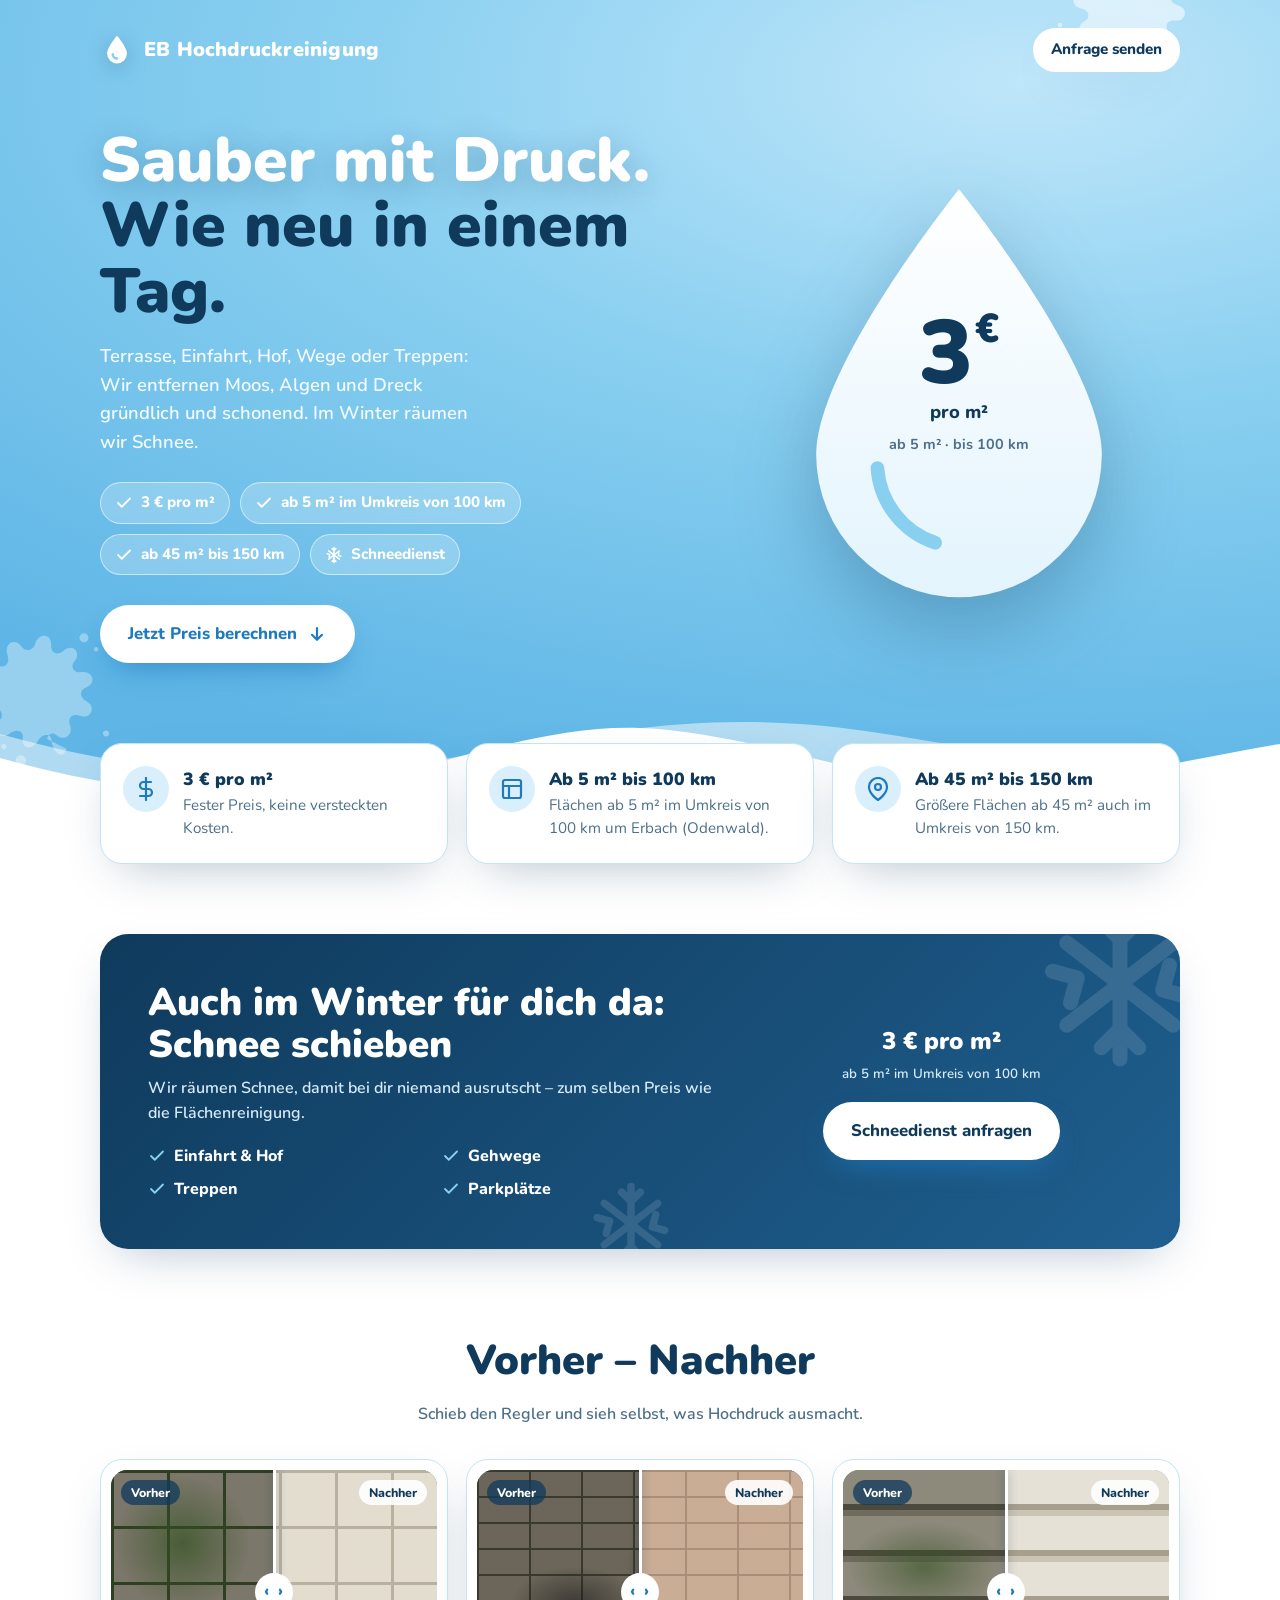
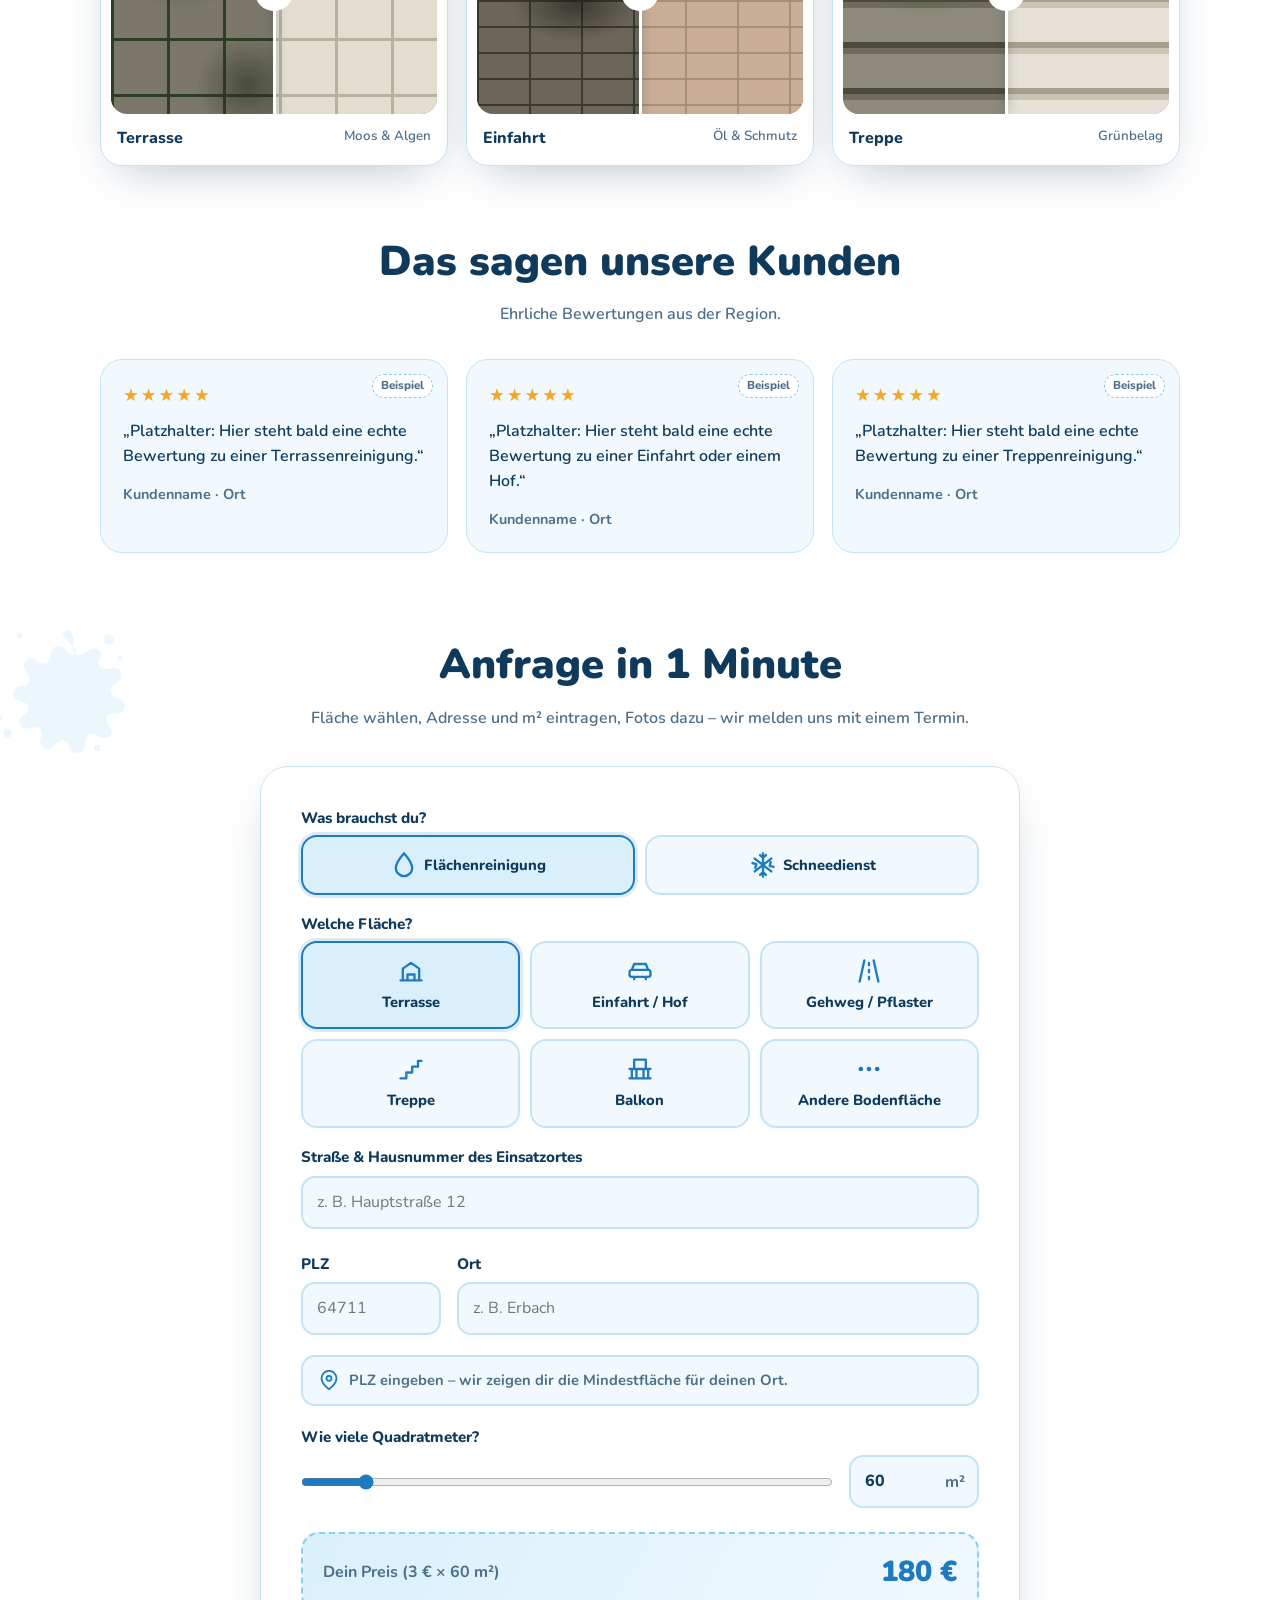
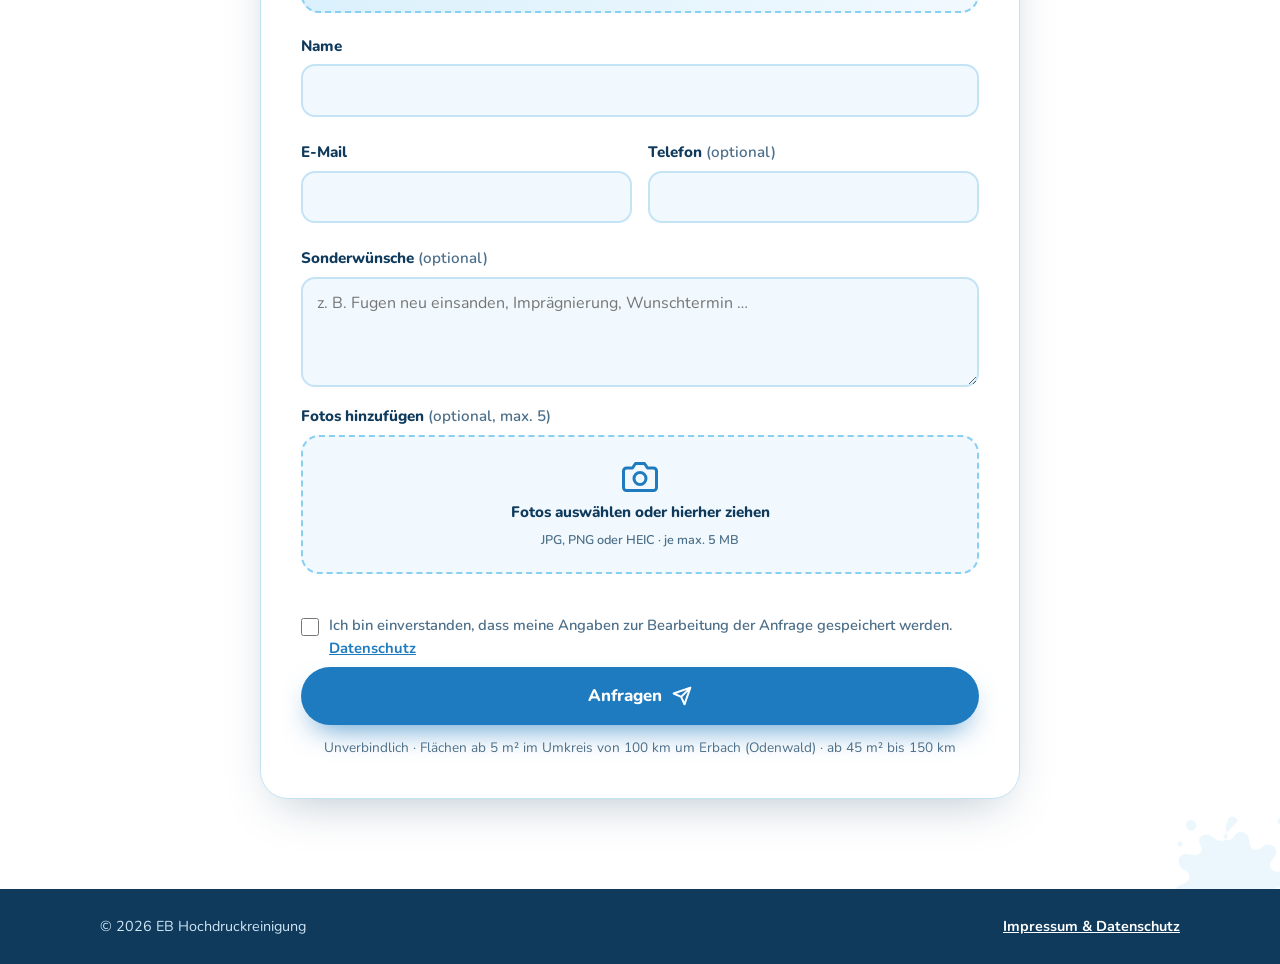
==== commit bfadbc21: "Schneedienst zum selben Preis, nur als Auswahl Im Formular wählt man zwischen Flächenreinigung und S" ====
--- a/index.html
+++ b/index.html
@@ -194,9 +194,6 @@
     .flake svg { width: 100%; height: 100%; }
     .service { display: grid; grid-template-columns: 1fr 1fr; gap: 10px; margin-top: 4px; }
     .service .area span { flex-direction: row; justify-content: center; padding: 14px 10px; }
-    .winter-only { display: none; }
-    .form.is-winter .winter-only { display: flex; }
-    .form.is-winter .clean-only { display: none; }
 
     /* ---------- Referenzen & Bewertungen ---------- */
     .refs { padding: 80px 0 0; }
@@ -302,7 +299,7 @@
             <span class="chip"><svg viewBox="0 0 24 24" fill="none" stroke="currentColor" stroke-width="2.4" stroke-linecap="round" stroke-linejoin="round"><path d="M20 6 9 17l-5-5"/></svg>3 € pro m²</span>
             <span class="chip"><svg viewBox="0 0 24 24" fill="none" stroke="currentColor" stroke-width="2.4" stroke-linecap="round" stroke-linejoin="round"><path d="M20 6 9 17l-5-5"/></svg>ab 5 m² im Umkreis von 100 km</span>
             <span class="chip"><svg viewBox="0 0 24 24" fill="none" stroke="currentColor" stroke-width="2.4" stroke-linecap="round" stroke-linejoin="round"><path d="M20 6 9 17l-5-5"/></svg>ab 45 m² bis 150 km</span>
-            <span class="chip"><svg viewBox="0 0 24 24" fill="none" stroke="currentColor" stroke-width="2" stroke-linecap="round" stroke-linejoin="round"><path d="M12 2v20M4.9 6.5l14.2 11M4.9 17.5l14.2-11M9.5 3.5 12 6l2.5-2.5M9.5 20.5 12 18l2.5 2.5M3 10.3l3.3.9-.9 3.3M21 13.7l-3.3-.9.9-3.3"/></svg>Winterdienst</span>
+            <span class="chip"><svg viewBox="0 0 24 24" fill="none" stroke="currentColor" stroke-width="2" stroke-linecap="round" stroke-linejoin="round"><path d="M12 2v20M4.9 6.5l14.2 11M4.9 17.5l14.2-11M9.5 3.5 12 6l2.5-2.5M9.5 20.5 12 18l2.5 2.5M3 10.3l3.3.9-.9 3.3M21 13.7l-3.3-.9.9-3.3"/></svg>Schneedienst</span>
           </div>
           <a class="btn" href="#anfrage">Jetzt Preis berechnen
             <svg width="20" height="20" viewBox="0 0 24 24" fill="none" stroke="currentColor" stroke-width="2.6" stroke-linecap="round" stroke-linejoin="round" aria-hidden="true"><path d="M12 5v14M6 13l6 6 6-6"/></svg>
@@ -358,7 +355,7 @@
           <span class="flake" style="width:90px;height:90px;left:45%;bottom:-20px" aria-hidden="true"><svg viewBox="0 0 24 24" fill="none" stroke="currentColor" stroke-width="2" stroke-linecap="round" stroke-linejoin="round"><path d="M12 2v20M4.9 6.5l14.2 11M4.9 17.5l14.2-11M9.5 3.5 12 6l2.5-2.5M9.5 20.5 12 18l2.5 2.5M3 10.3l3.3.9-.9 3.3M21 13.7l-3.3-.9.9-3.3"/></svg></span>
           <div>
             <h2>Auch im Winter für dich da: Schnee schieben</h2>
-            <p>Wir räumen Schnee, damit bei dir niemand ausrutscht – einmalig nach dem Schneefall oder den ganzen Winter über.</p>
+            <p>Wir räumen Schnee, damit bei dir niemand ausrutscht – zum selben Preis wie die Flächenreinigung.</p>
             <ul class="winter__list">
               <li><svg viewBox="0 0 24 24" fill="none" stroke="currentColor" stroke-width="2.4" stroke-linecap="round" stroke-linejoin="round"><path d="M20 6 9 17l-5-5"/></svg>Einfahrt &amp; Hof</li>
               <li><svg viewBox="0 0 24 24" fill="none" stroke="currentColor" stroke-width="2.4" stroke-linecap="round" stroke-linejoin="round"><path d="M20 6 9 17l-5-5"/></svg>Gehwege</li>
@@ -367,9 +364,9 @@
             </ul>
           </div>
           <div class="winter__side">
-            <div class="winter__price">Preis auf Anfrage</div>
+            <div class="winter__price">3 € pro m²</div>
             <small>ab 5 m² im Umkreis von 100 km</small>
-            <a class="btn" href="#anfrage" data-service="Winterdienst">Winterdienst anfragen</a>
+            <a class="btn" href="#anfrage" data-service="Schneedienst">Schneedienst anfragen</a>
           </div>
         </div>
       </div>
@@ -442,18 +439,11 @@
             <fieldset class="field" style="border:0">
               <legend class="legend">Was brauchst du?</legend>
               <div class="service">
-                <label class="area"><input type="radio" name="Leistung" value="Hochdruckreinigung" checked /><span><svg viewBox="0 0 24 24" fill="none" stroke="currentColor" stroke-width="2" stroke-linecap="round" stroke-linejoin="round"><path d="M12 2C12 2 5 10 5 14.5a7 7 0 0 0 14 0C19 10 12 2 12 2z"/></svg>Hochdruckreinigung</span></label>
-                <label class="area"><input type="radio" name="Leistung" value="Winterdienst" /><span><svg viewBox="0 0 24 24" fill="none" stroke="currentColor" stroke-width="2" stroke-linecap="round" stroke-linejoin="round"><path d="M12 2v20M4.9 6.5l14.2 11M4.9 17.5l14.2-11M9.5 3.5 12 6l2.5-2.5M9.5 20.5 12 18l2.5 2.5M3 10.3l3.3.9-.9 3.3M21 13.7l-3.3-.9.9-3.3"/></svg>Winterdienst</span></label>
+                <label class="area"><input type="radio" name="Leistung" value="Flächenreinigung" checked /><span><svg viewBox="0 0 24 24" fill="none" stroke="currentColor" stroke-width="2" stroke-linecap="round" stroke-linejoin="round"><path d="M12 2C12 2 5 10 5 14.5a7 7 0 0 0 14 0C19 10 12 2 12 2z"/></svg>Flächenreinigung</span></label>
+                <label class="area"><input type="radio" name="Leistung" value="Schneedienst" /><span><svg viewBox="0 0 24 24" fill="none" stroke="currentColor" stroke-width="2" stroke-linecap="round" stroke-linejoin="round"><path d="M12 2v20M4.9 6.5l14.2 11M4.9 17.5l14.2-11M9.5 3.5 12 6l2.5-2.5M9.5 20.5 12 18l2.5 2.5M3 10.3l3.3.9-.9 3.3M21 13.7l-3.3-.9.9-3.3"/></svg>Schneedienst</span></label>
               </div>
             </fieldset>
 
-            <fieldset class="field winter-only" style="border:0">
-              <legend class="legend">Wie oft?</legend>
-              <div class="service">
-                <label class="area"><input type="radio" name="Häufigkeit" value="Einmalig" checked disabled /><span>Einmalig</span></label>
-                <label class="area"><input type="radio" name="Häufigkeit" value="Ganzer Winter" disabled /><span>Ganzer Winter</span></label>
-              </div>
-            </fieldset>
 
             <fieldset class="field" style="border:0" data-field="flaeche">
               <legend class="legend">Welche Fläche?</legend>
@@ -500,7 +490,7 @@
             </div>
 
             <div class="estimate" aria-live="polite">
-              <span class="estimate__label"><span class="clean-only">Dein Preis (3 € × <b id="estQm">60</b> m²)</span><span class="winter-only">Winterdienst</span></span>
+              <span class="estimate__label">Dein Preis (3 € × <b id="estQm">60</b> m²)</span>
               <span class="estimate__value" id="estPrice">180 €</span>
             </div>
             <input type="hidden" name="Preis (Schätzung)" id="priceField" value="180 €" />
@@ -691,7 +681,7 @@
         var n = parseInt(qm.value, 10);
         var ok = !isNaN(n) && n >= CALC_MIN;
         estQm.textContent = isNaN(n) ? "–" : n;
-        estPrice.textContent = isWinter() ? "Preis auf Anfrage" : ok ? fmt.format(n * PRICE) : "–";
+        estPrice.textContent = ok ? fmt.format(n * PRICE) : "–";
         priceField.value = estPrice.textContent;
         var min = minFor(distance);
         setErr("qm", ok && n < min ? "Für deinen Ort ist die Mindestfläche " + min + " m² (" + fmt.format(min * PRICE) + ")." : "");
@@ -739,11 +729,9 @@
       ["dragleave", "drop"].forEach(function (e) { drop.addEventListener(e, function () { drop.classList.remove("is-over"); }); });
       drop.addEventListener("drop", function (ev) { ev.preventDefault(); addFiles(ev.dataTransfer.files); });
 
-      // Leistung: Hochdruckreinigung oder Winterdienst
-      function isWinter() { return !!document.querySelector('input[name="Leistung"][value="Winterdienst"]:checked'); }
+      // Leistung: Flächenreinigung oder Schneedienst
+      function isWinter() { return !!document.querySelector('input[name="Leistung"][value="Schneedienst"]:checked'); }
       function syncService() {
-        document.getElementById("form").classList.toggle("is-winter", isWinter());
-        document.querySelectorAll('input[name="Häufigkeit"]').forEach(function (r) { r.disabled = !isWinter(); });
         update(qm);
       }
       document.querySelectorAll('input[name="Leistung"]').forEach(function (r) { r.addEventListener("change", syncService); });
@@ -783,7 +771,7 @@
           ev.preventDefault();
           var area = form.querySelector('input[name="Fläche"]:checked').value;
           var body = [
-            "Leistung: " + form.querySelector('input[name="Leistung"]:checked').value + (isWinter() ? " (" + form.querySelector('input[name="Häufigkeit"]:checked').value + ")" : ""),
+            "Leistung: " + form.querySelector('input[name="Leistung"]:checked').value,
             "Fläche: " + area,
             "Quadratmeter: " + n + " m²",
             "Preis (Schätzung): " + priceField.value,
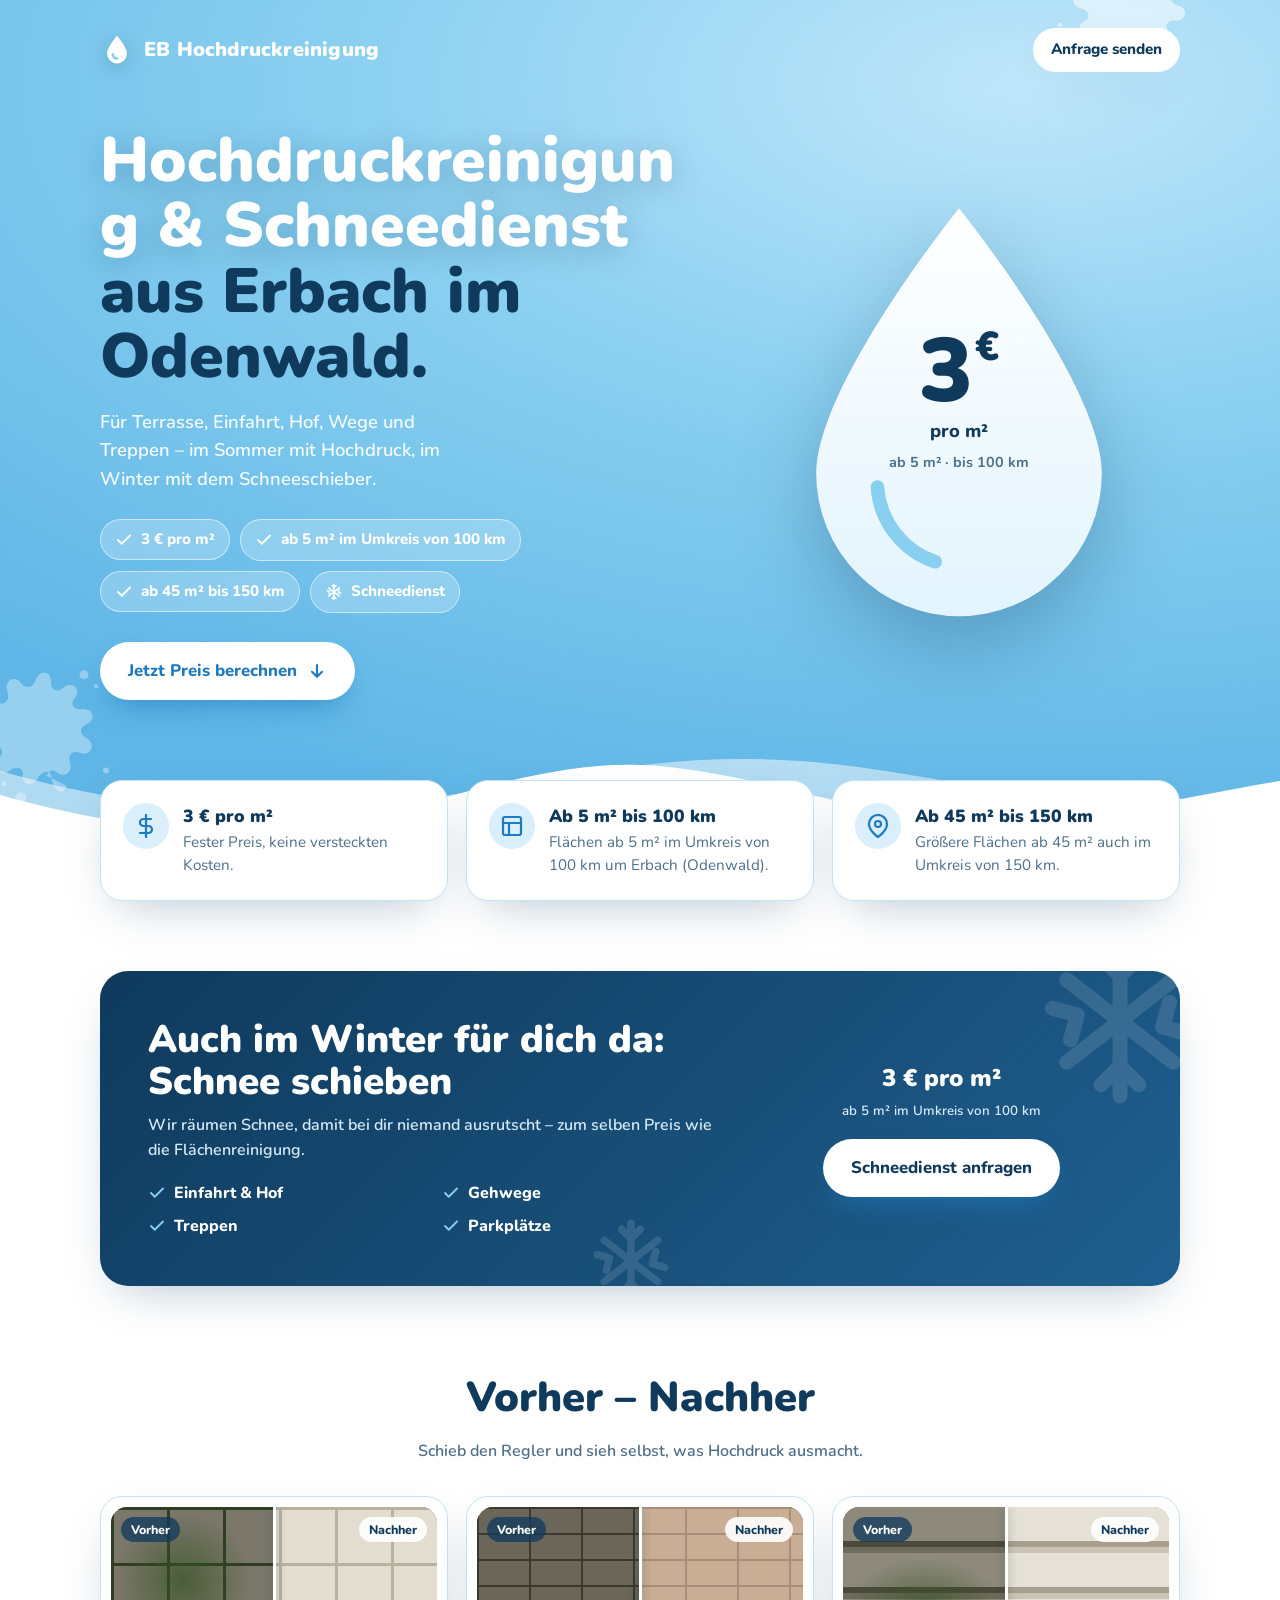
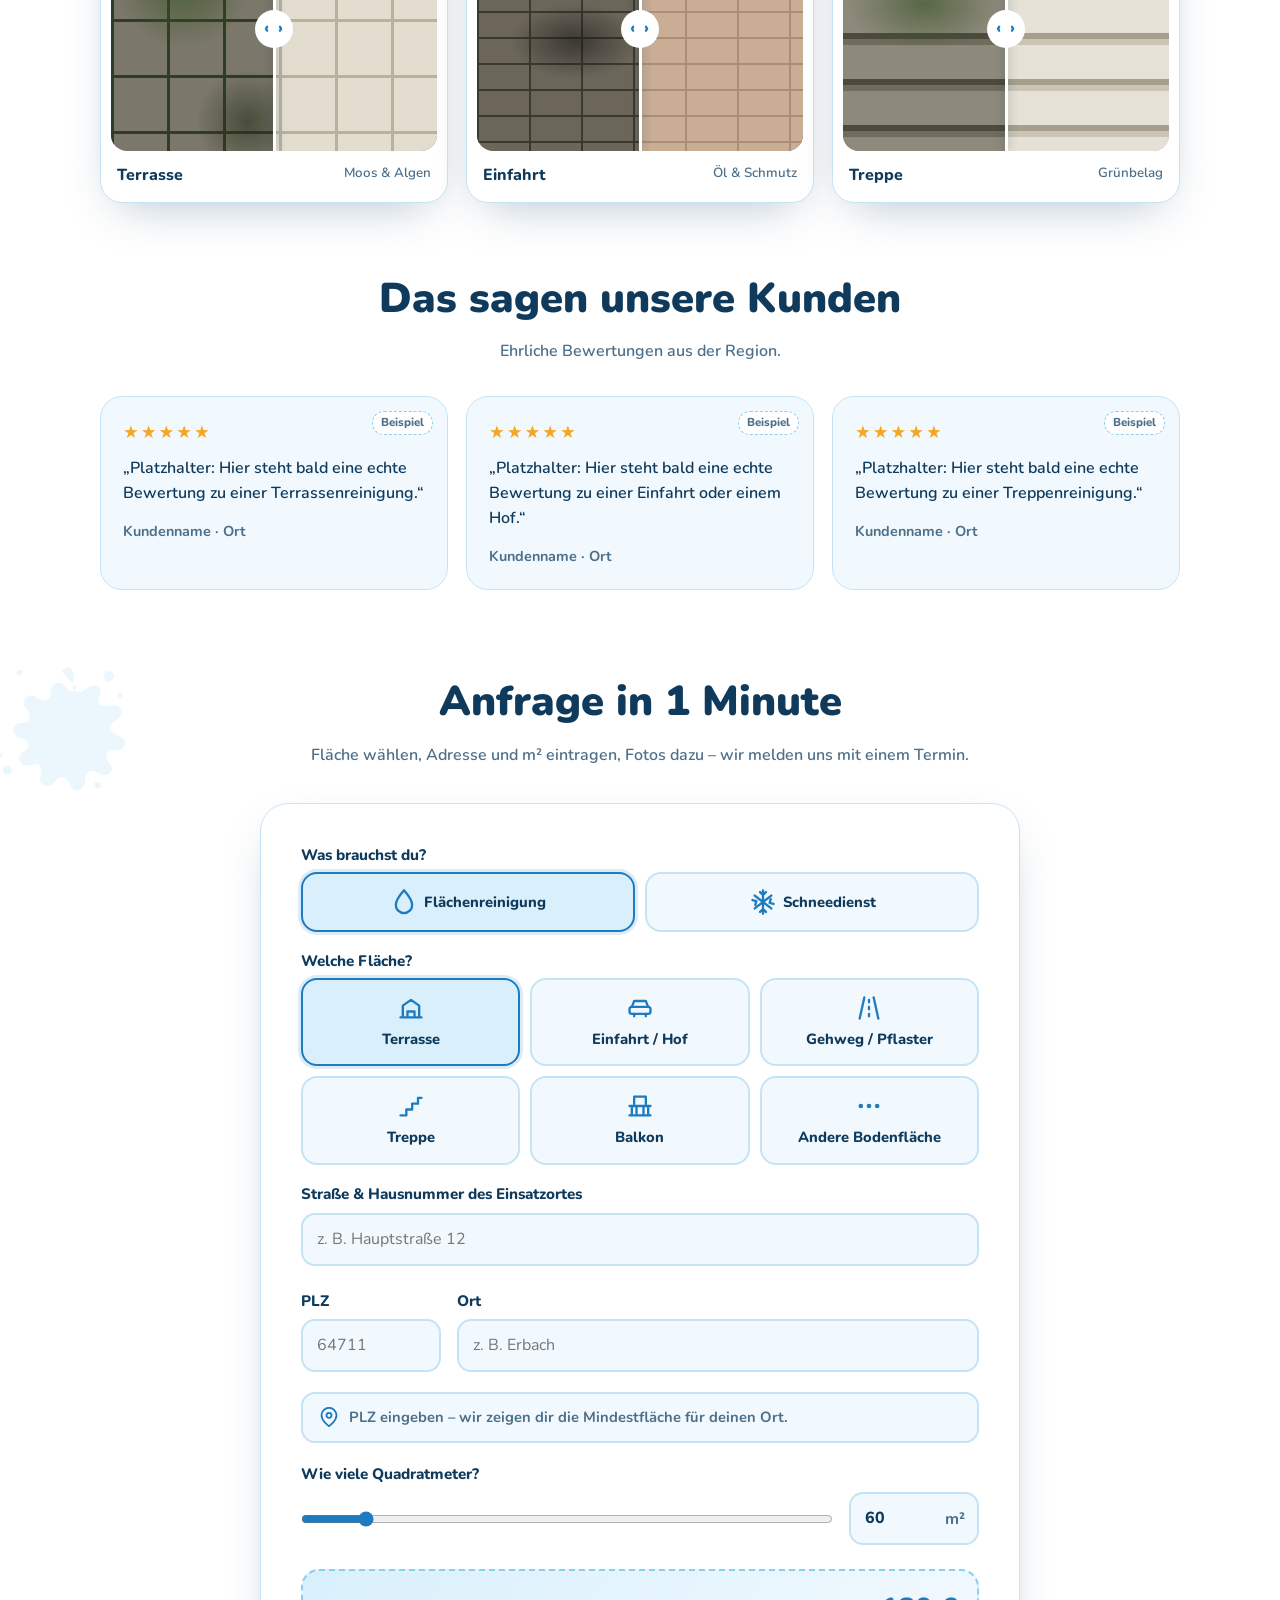
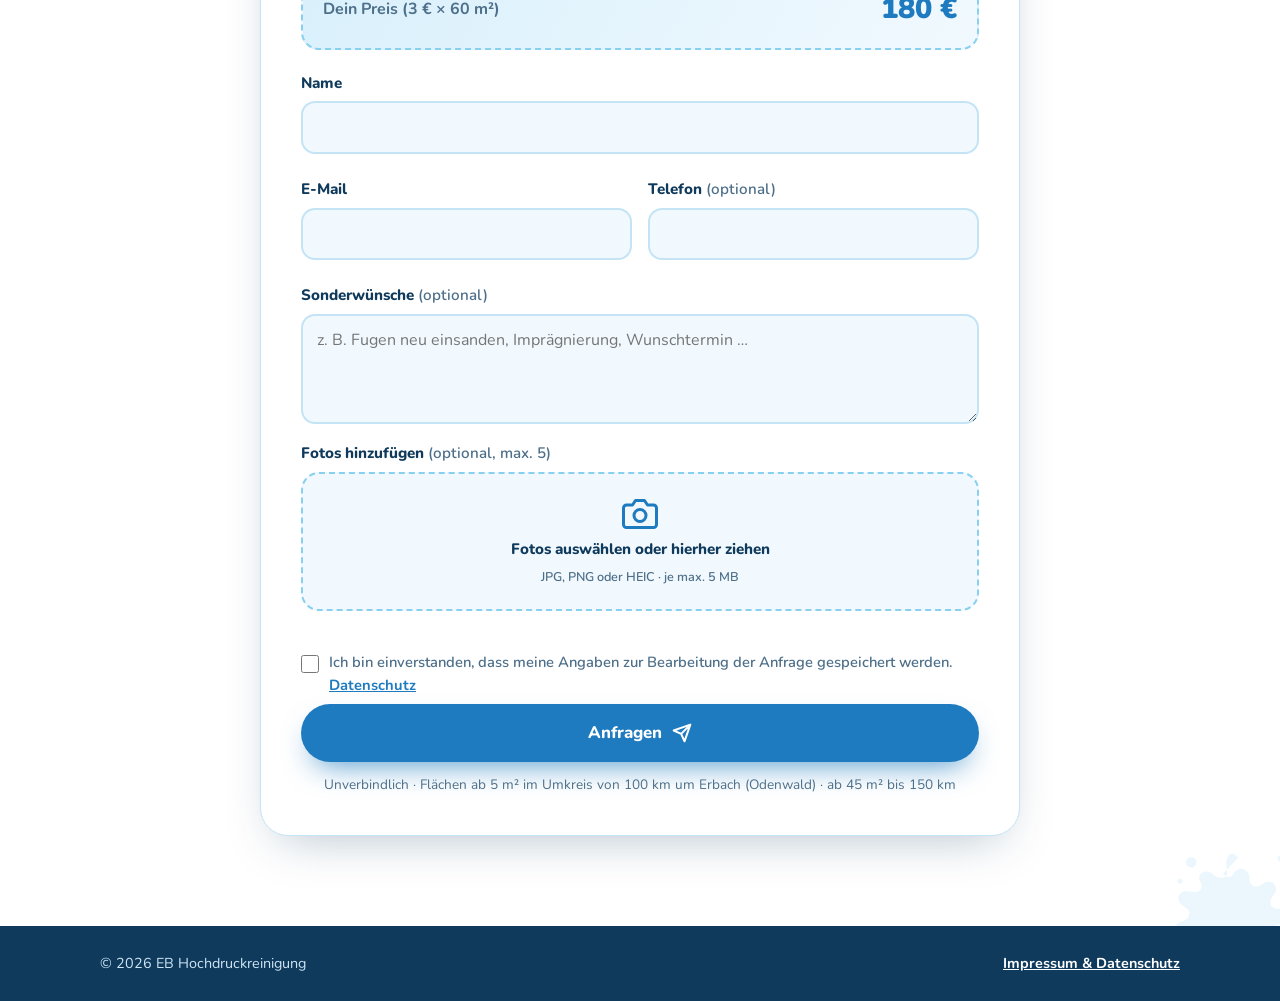
==== commit 493c6579: "Neue Überschrift ohne Sauberkeits-Versprechen "Hochdruckreinigung & Schneedienst aus Erbach im Odenw" ====
--- a/index.html
+++ b/index.html
@@ -3,7 +3,7 @@
 <head>
   <meta charset="UTF-8" />
   <meta name="viewport" content="width=device-width, initial-scale=1.0" />
-  <title>EB Hochdruckreinigung · 3 € pro m²</title>
+  <title>EB Hochdruckreinigung &amp; Schneedienst · 3 € pro m²</title>
   <meta name="description" content="Professionelle Hochdruckreinigung für Terrasse, Einfahrt, Hof, Wege und Treppen: 3 € pro m², ab 5 m², im Umkreis von bis zu 150 km um Erbach (Odenwald). Jetzt Anfrage mit Fotos senden." />
   <meta name="theme-color" content="#89cff0" />
   <link rel="icon" href="data:image/svg+xml,%3Csvg xmlns='http://www.w3.org/2000/svg' viewBox='0 0 24 24'%3E%3Cpath d='M12 2C12 2 5 10 5 14.5a7 7 0 0 0 14 0C19 10 12 2 12 2z' fill='%2389cff0'/%3E%3C/svg%3E" />
@@ -71,6 +71,8 @@
 
     .hero__grid { display: grid; grid-template-columns: 1.15fr .85fr; gap: 40px; align-items: center; margin-top: 56px; }
     .hero h1 { font-size: clamp(2.2rem, 5.4vw, 3.9rem); line-height: 1.05; font-weight: 900; text-shadow: 0 6px 30px rgba(15,58,92,.25); }
+    .hero__grid > * { min-width: 0; }
+    .hero h1 { overflow-wrap: break-word; hyphens: auto; }
     .hero h1 span { display: block; color: var(--blue-dark); text-shadow: none; }
     .hero__lead { margin-top: 18px; font-size: 1.15rem; max-width: 34ch; color: #f4fbff; font-weight: 600; }
     .chips { display: flex; flex-wrap: wrap; gap: 10px; margin-top: 26px; }
@@ -245,6 +247,7 @@
     @media (max-width: 820px) {
       .hero { padding-bottom: 130px; }
       .hero__grid { grid-template-columns: 1fr; margin-top: 36px; gap: 20px; }
+      .hero h1 { font-size: clamp(1.6rem, 7.6vw, 3rem); }
       .price-drop { width: 240px; order: -1; }
       .facts, .ba-grid, .reviews, .winter__box { grid-template-columns: 1fr; }
       .row { grid-template-columns: 1fr; gap: 0; }
@@ -293,8 +296,8 @@
 
       <div class="hero__grid">
         <div>
-          <h1>Sauber mit Druck. <span>Wie neu in einem Tag.</span></h1>
-          <p class="hero__lead">Terrasse, Einfahrt, Hof, Wege oder Treppen: Wir entfernen Moos, Algen und Dreck gründlich und schonend. Im Winter räumen wir Schnee.</p>
+          <h1>Hochdruckreinigung &amp; Schneedienst <span>aus Erbach im Odenwald.</span></h1>
+          <p class="hero__lead">Für Terrasse, Einfahrt, Hof, Wege und Treppen – im Sommer mit Hochdruck, im Winter mit dem Schneeschieber.</p>
           <div class="chips">
             <span class="chip"><svg viewBox="0 0 24 24" fill="none" stroke="currentColor" stroke-width="2.4" stroke-linecap="round" stroke-linejoin="round"><path d="M20 6 9 17l-5-5"/></svg>3 € pro m²</span>
             <span class="chip"><svg viewBox="0 0 24 24" fill="none" stroke="currentColor" stroke-width="2.4" stroke-linecap="round" stroke-linejoin="round"><path d="M20 6 9 17l-5-5"/></svg>ab 5 m² im Umkreis von 100 km</span>
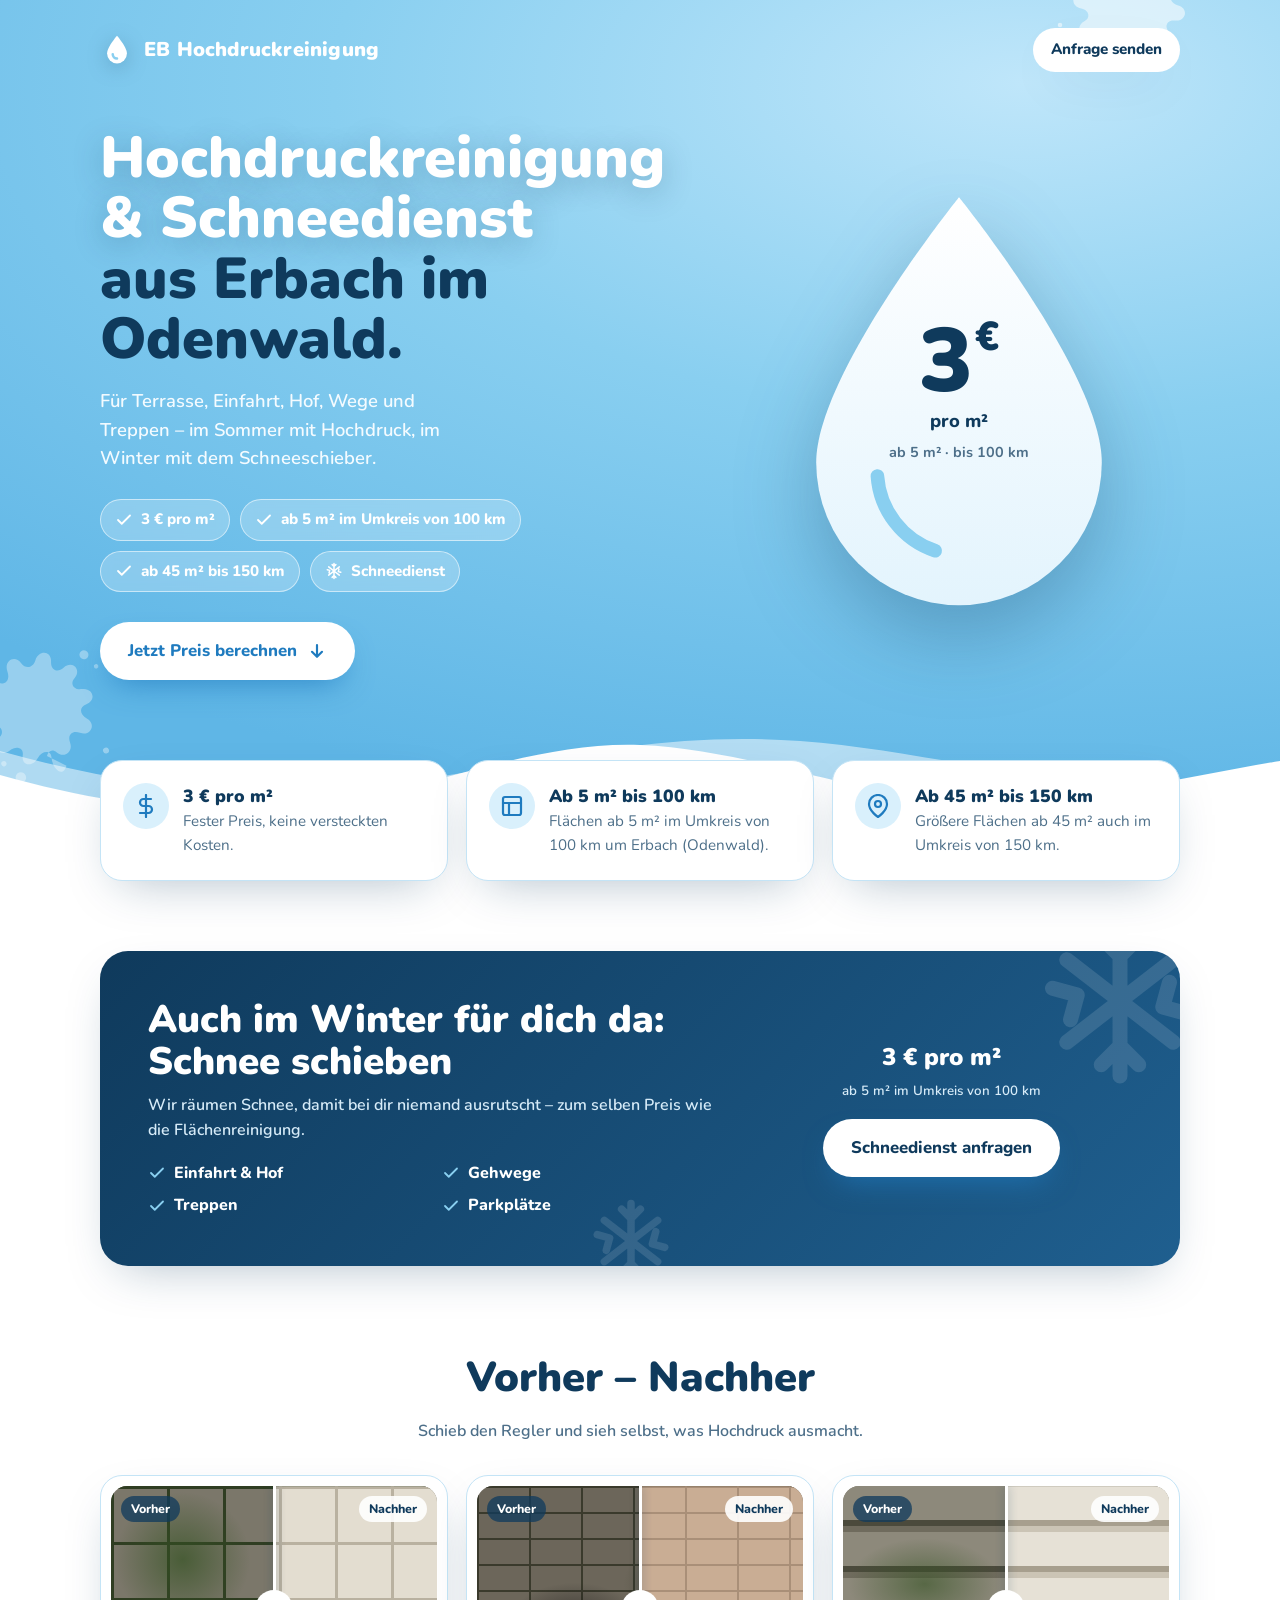
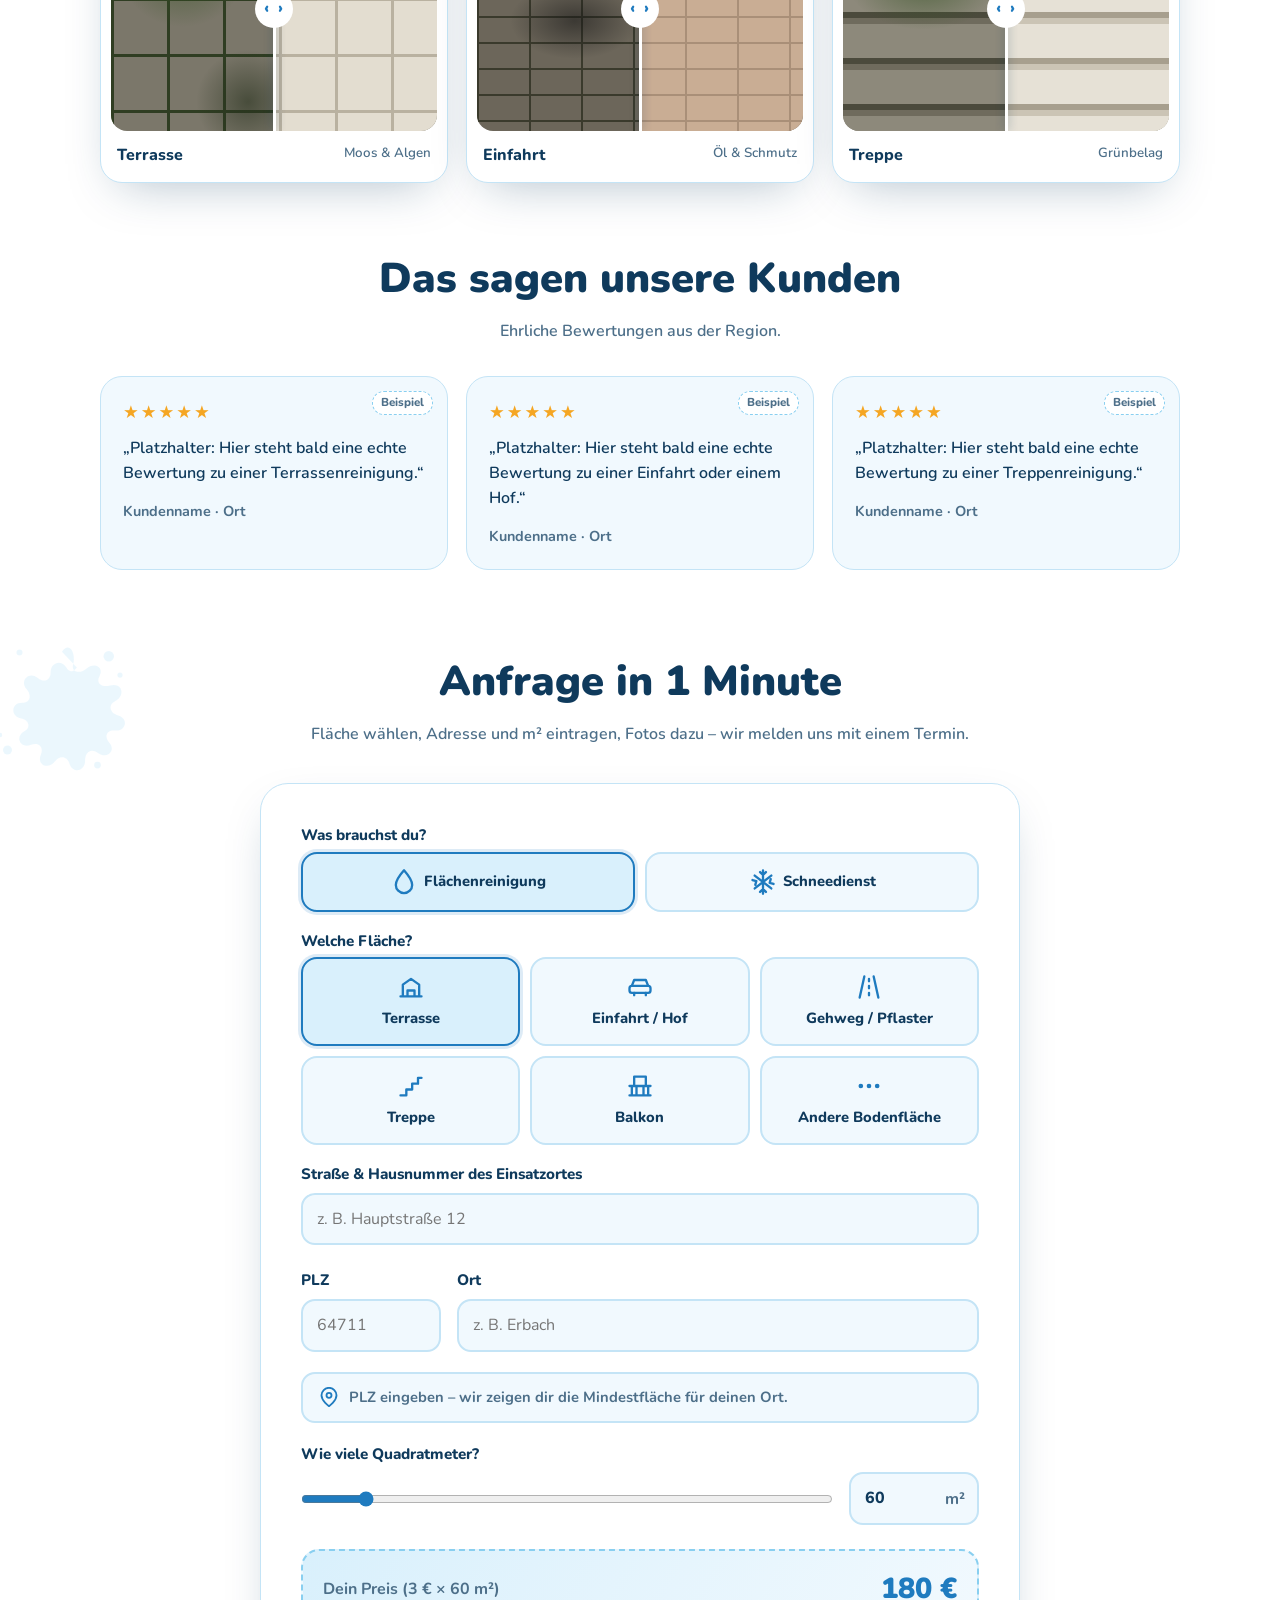
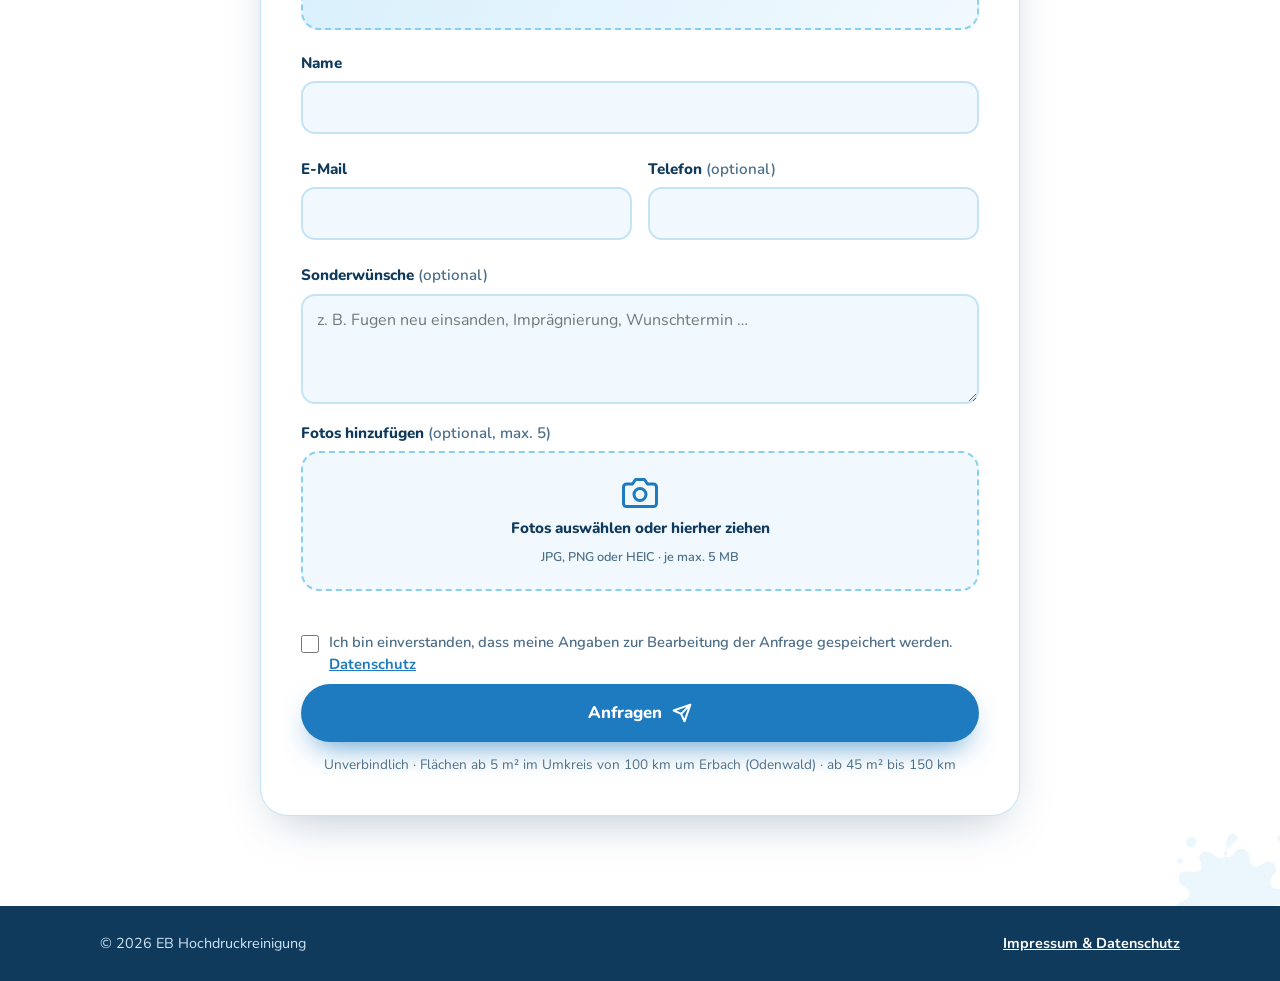
==== commit d0d9c8d4: "Überschrift ohne Silbentrennung "Hochdruckreinigung" wird nicht mehr getrennt: Silbentrennung aus, S" ====
--- a/index.html
+++ b/index.html
@@ -70,9 +70,9 @@
     .topbar__cta { color: var(--blue-dark); background: var(--white); padding: 10px 18px; border-radius: 999px; font-weight: 800; text-decoration: none; font-size: .95rem; box-shadow: var(--shadow); }
 
     .hero__grid { display: grid; grid-template-columns: 1.15fr .85fr; gap: 40px; align-items: center; margin-top: 56px; }
-    .hero h1 { font-size: clamp(2.2rem, 5.4vw, 3.9rem); line-height: 1.05; font-weight: 900; text-shadow: 0 6px 30px rgba(15,58,92,.25); }
+    .hero h1 { font-size: clamp(2rem, 4.6vw, 3.6rem); line-height: 1.05; font-weight: 900; text-shadow: 0 6px 30px rgba(15,58,92,.25); }
     .hero__grid > * { min-width: 0; }
-    .hero h1 { overflow-wrap: break-word; hyphens: auto; }
+    .hero h1 { hyphens: manual; overflow-wrap: normal; word-break: normal; }
     .hero h1 span { display: block; color: var(--blue-dark); text-shadow: none; }
     .hero__lead { margin-top: 18px; font-size: 1.15rem; max-width: 34ch; color: #f4fbff; font-weight: 600; }
     .chips { display: flex; flex-wrap: wrap; gap: 10px; margin-top: 26px; }
@@ -247,7 +247,7 @@
     @media (max-width: 820px) {
       .hero { padding-bottom: 130px; }
       .hero__grid { grid-template-columns: 1fr; margin-top: 36px; gap: 20px; }
-      .hero h1 { font-size: clamp(1.6rem, 7.6vw, 3rem); }
+      .hero h1 { font-size: min(3rem, calc((100vw - 32px) / 11)); }
       .price-drop { width: 240px; order: -1; }
       .facts, .ba-grid, .reviews, .winter__box { grid-template-columns: 1fr; }
       .row { grid-template-columns: 1fr; gap: 0; }
@@ -296,7 +296,7 @@
 
       <div class="hero__grid">
         <div>
-          <h1>Hochdruckreinigung &amp; Schneedienst <span>aus Erbach im Odenwald.</span></h1>
+          <h1>Hochdruckreinigung &amp;&nbsp;Schneedienst <span>aus Erbach im Odenwald.</span></h1>
           <p class="hero__lead">Für Terrasse, Einfahrt, Hof, Wege und Treppen – im Sommer mit Hochdruck, im Winter mit dem Schneeschieber.</p>
           <div class="chips">
             <span class="chip"><svg viewBox="0 0 24 24" fill="none" stroke="currentColor" stroke-width="2.4" stroke-linecap="round" stroke-linejoin="round"><path d="M20 6 9 17l-5-5"/></svg>3 € pro m²</span>
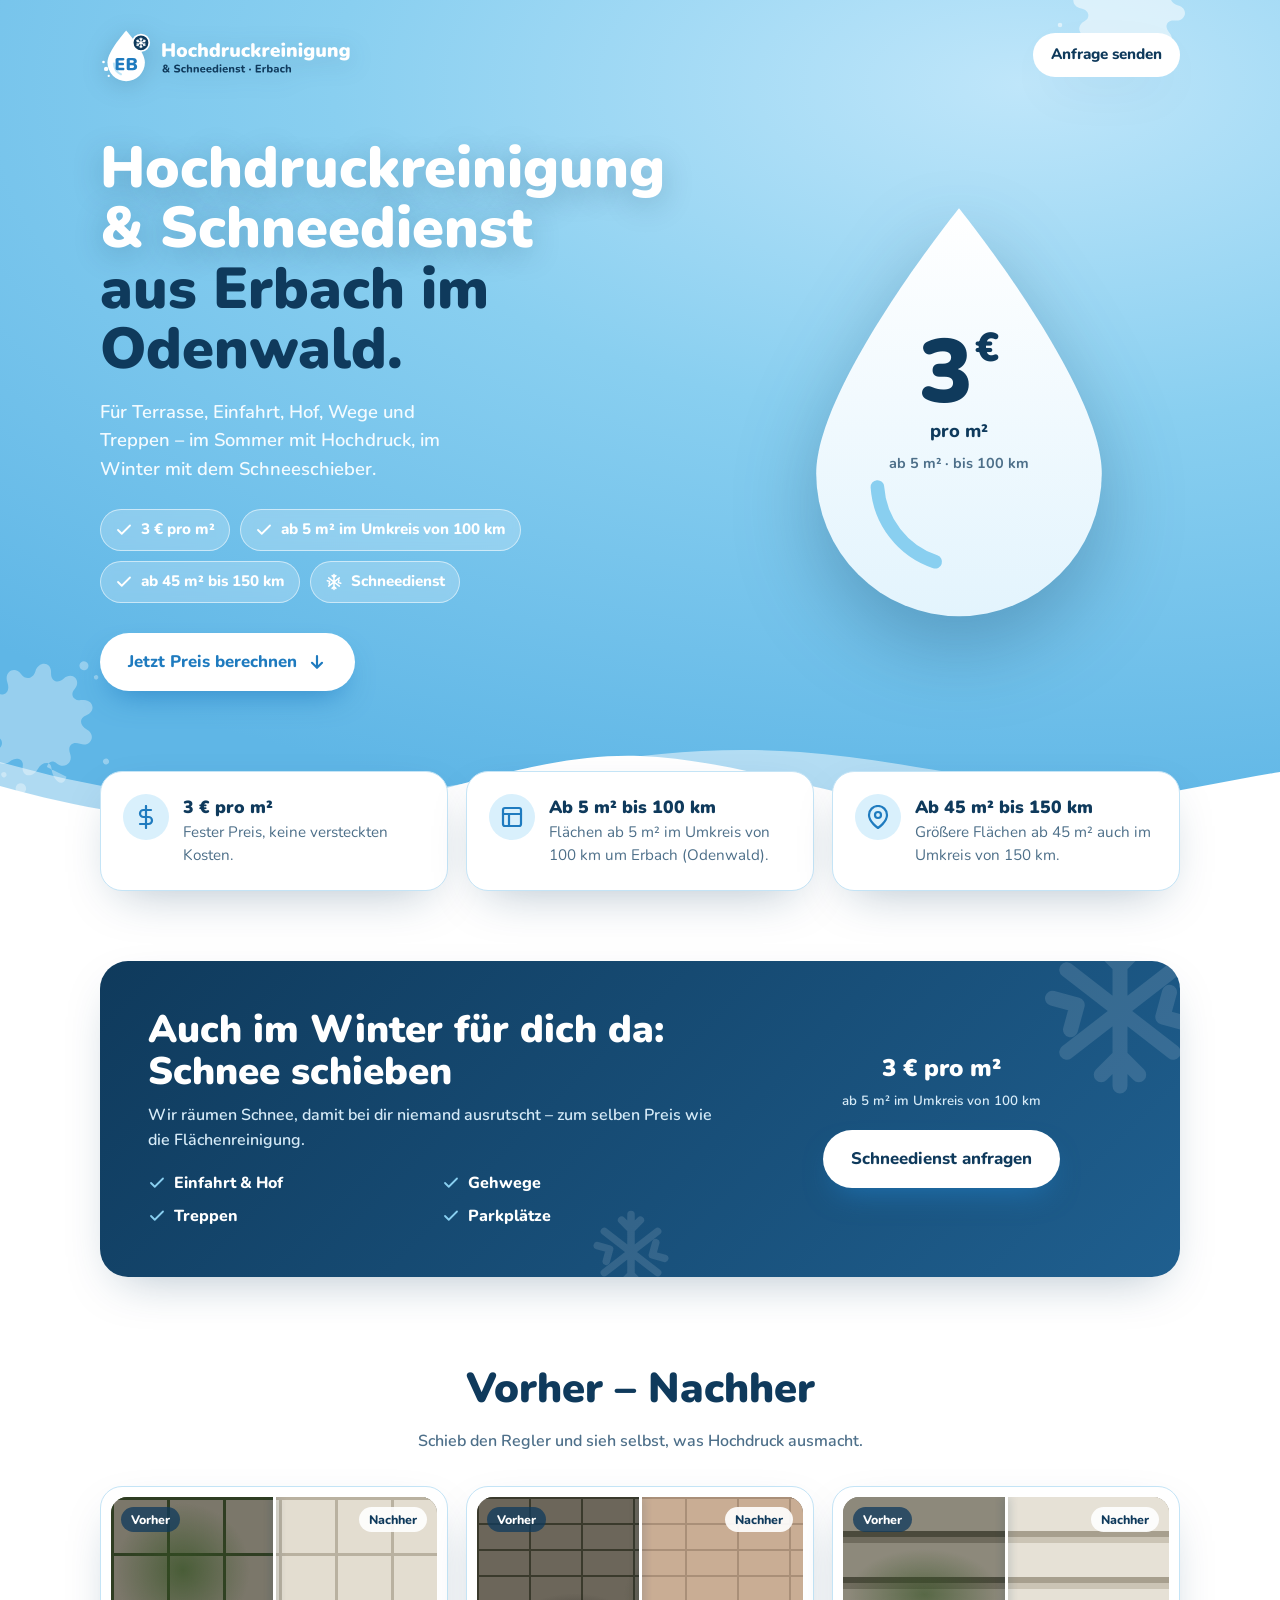
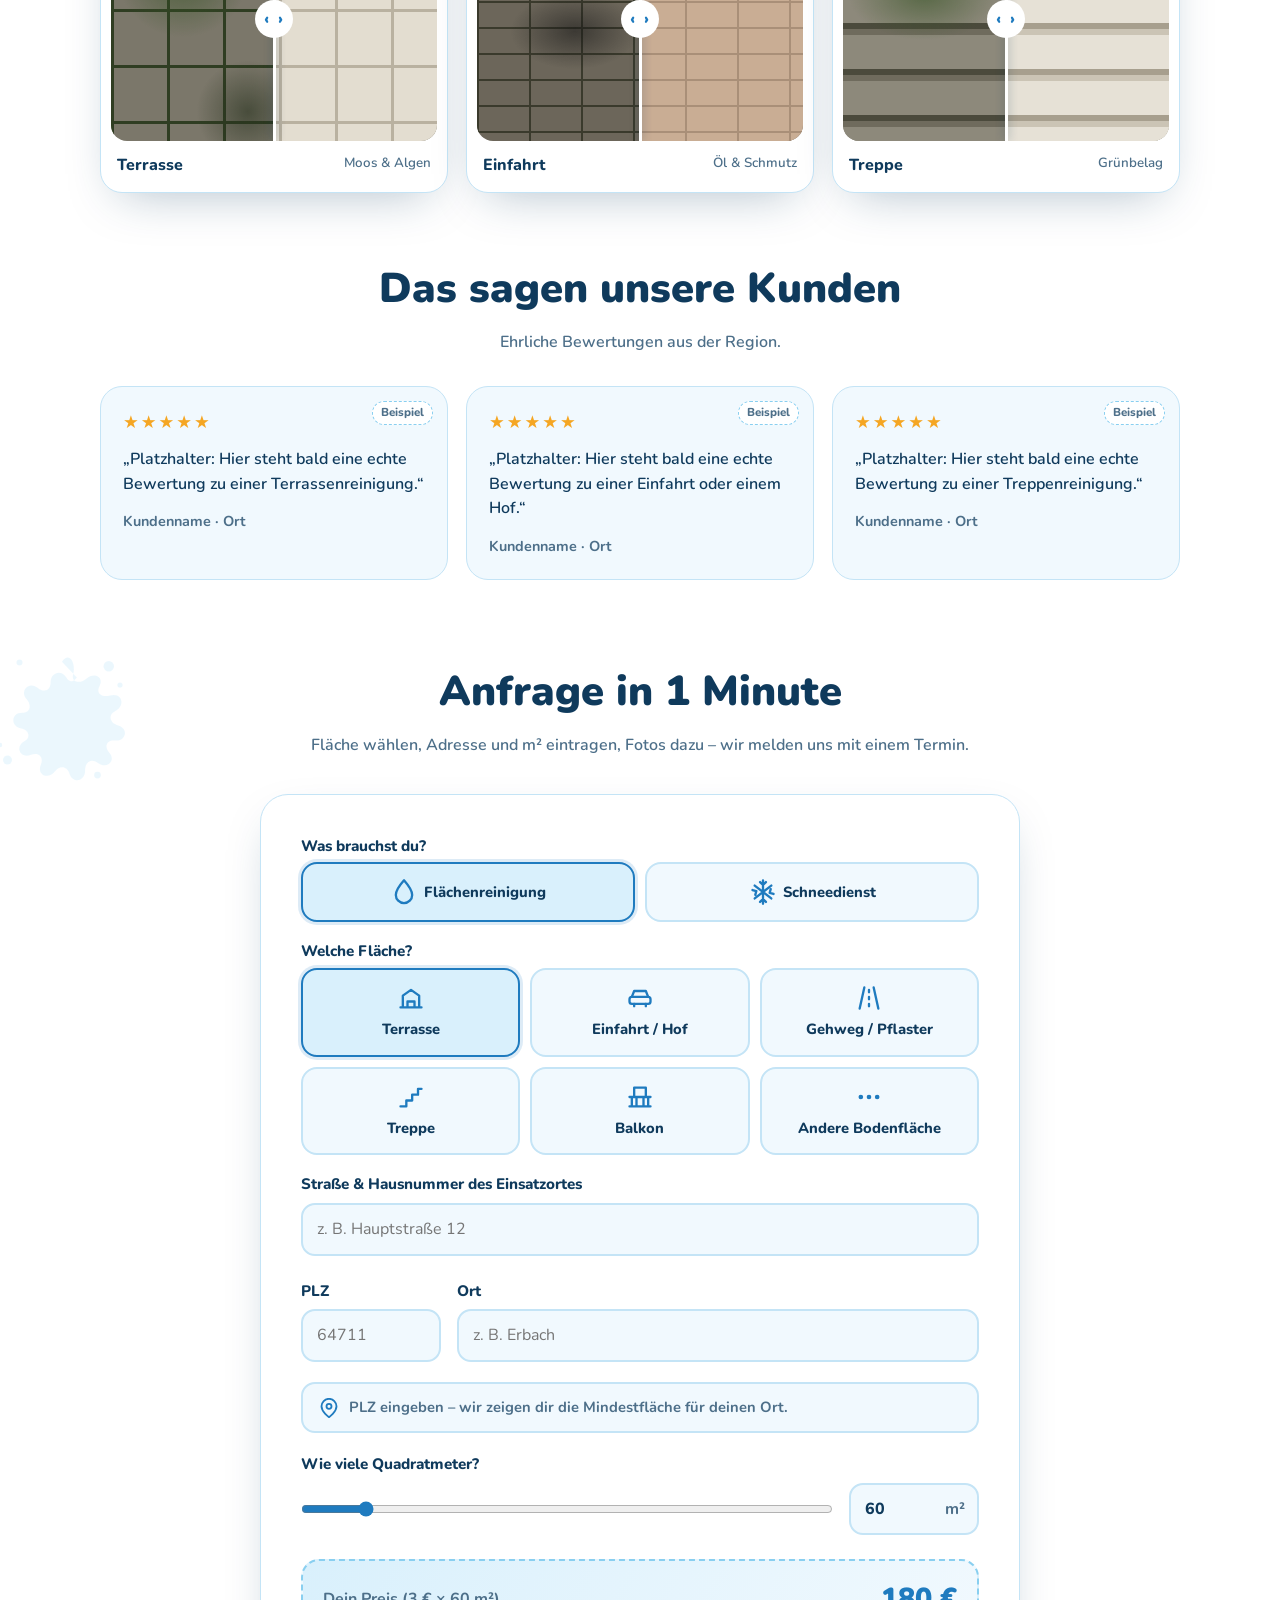
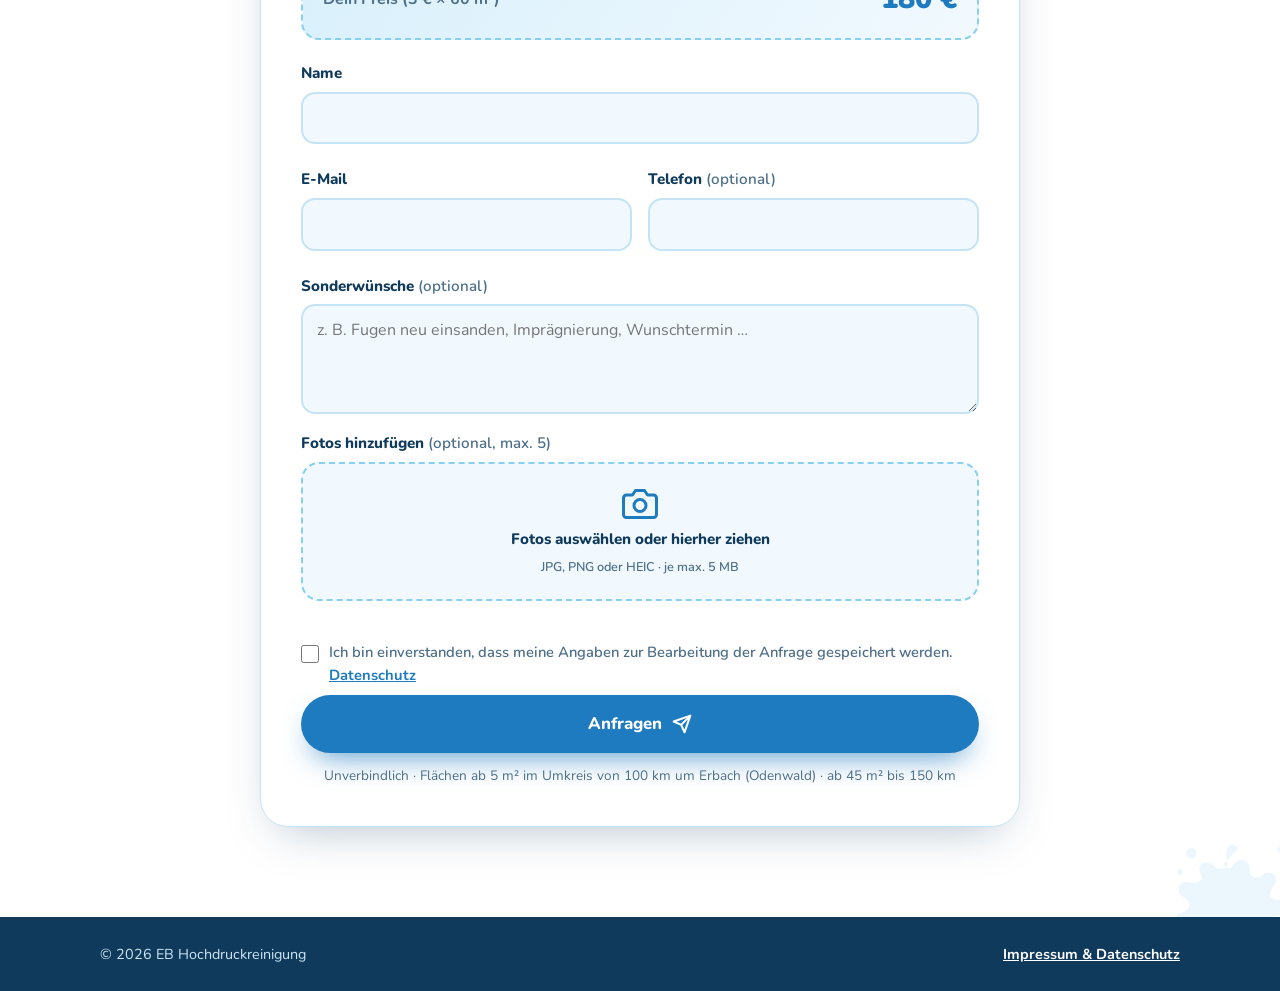
==== commit c83ecce2: "Logo: Wassertropfen mit EB und Schneeflocke - Bildmarke: babyblauer Tropfen (Hochdruckreinigung) mit" ====
--- a/index.html
+++ b/index.html
@@ -6,7 +6,8 @@
   <title>EB Hochdruckreinigung &amp; Schneedienst · 3 € pro m²</title>
   <meta name="description" content="Professionelle Hochdruckreinigung für Terrasse, Einfahrt, Hof, Wege und Treppen: 3 € pro m², ab 5 m², im Umkreis von bis zu 150 km um Erbach (Odenwald). Jetzt Anfrage mit Fotos senden." />
   <meta name="theme-color" content="#89cff0" />
-  <link rel="icon" href="data:image/svg+xml,%3Csvg xmlns='http://www.w3.org/2000/svg' viewBox='0 0 24 24'%3E%3Cpath d='M12 2C12 2 5 10 5 14.5a7 7 0 0 0 14 0C19 10 12 2 12 2z' fill='%2389cff0'/%3E%3C/svg%3E" />
+  <link rel="icon" href="assets/favicon.svg" type="image/svg+xml" />
+  <link rel="apple-touch-icon" href="assets/logo-icon-512.png" />
   <link rel="preconnect" href="https://fonts.googleapis.com" />
   <link rel="preconnect" href="https://fonts.gstatic.com" crossorigin />
   <link href="https://fonts.googleapis.com/css2?family=Nunito:wght@400;600;700;800;900&display=swap" rel="stylesheet" />
@@ -66,7 +67,10 @@
 
     .topbar { display: flex; align-items: center; justify-content: space-between; gap: 16px; }
     .brand { display: flex; align-items: center; gap: 10px; font-weight: 900; font-size: 1.25rem; color: var(--white); text-decoration: none; letter-spacing: .2px; }
-    .brand svg { width: 34px; height: 34px; filter: drop-shadow(0 4px 10px rgba(15,58,92,.25)); }
+    .brand { min-width: 0; }
+    .brand img { display: block; width: 254px; height: auto; max-width: 100%; filter: drop-shadow(0 4px 12px rgba(15,58,92,.2)); }
+    .topbar__cta { flex: none; }
+    @media (max-width: 420px) { .brand img { width: 220px; } }
     .topbar__cta { color: var(--blue-dark); background: var(--white); padding: 10px 18px; border-radius: 999px; font-weight: 800; text-decoration: none; font-size: .95rem; box-shadow: var(--shadow); }
 
     .hero__grid { display: grid; grid-template-columns: 1.15fr .85fr; gap: 40px; align-items: center; margin-top: 56px; }
@@ -288,8 +292,7 @@
     <div class="container">
       <div class="topbar">
         <a class="brand" href="#">
-          <svg viewBox="0 0 24 24" aria-hidden="true"><path d="M12 2C12 2 5 10 5 14.5a7 7 0 0 0 14 0C19 10 12 2 12 2z" fill="#fff"/><path d="M9 15a3 3 0 0 0 3 3" stroke="#89cff0" stroke-width="1.8" fill="none" stroke-linecap="round"/></svg>
-          EB Hochdruckreinigung
+          <img src="assets/logo-weiss.svg" alt="EB Hochdruckreinigung &amp; Schneedienst · Erbach" width="583" height="124" />
         </a>
         <a class="topbar__cta" href="#anfrage">Anfrage senden</a>
       </div>
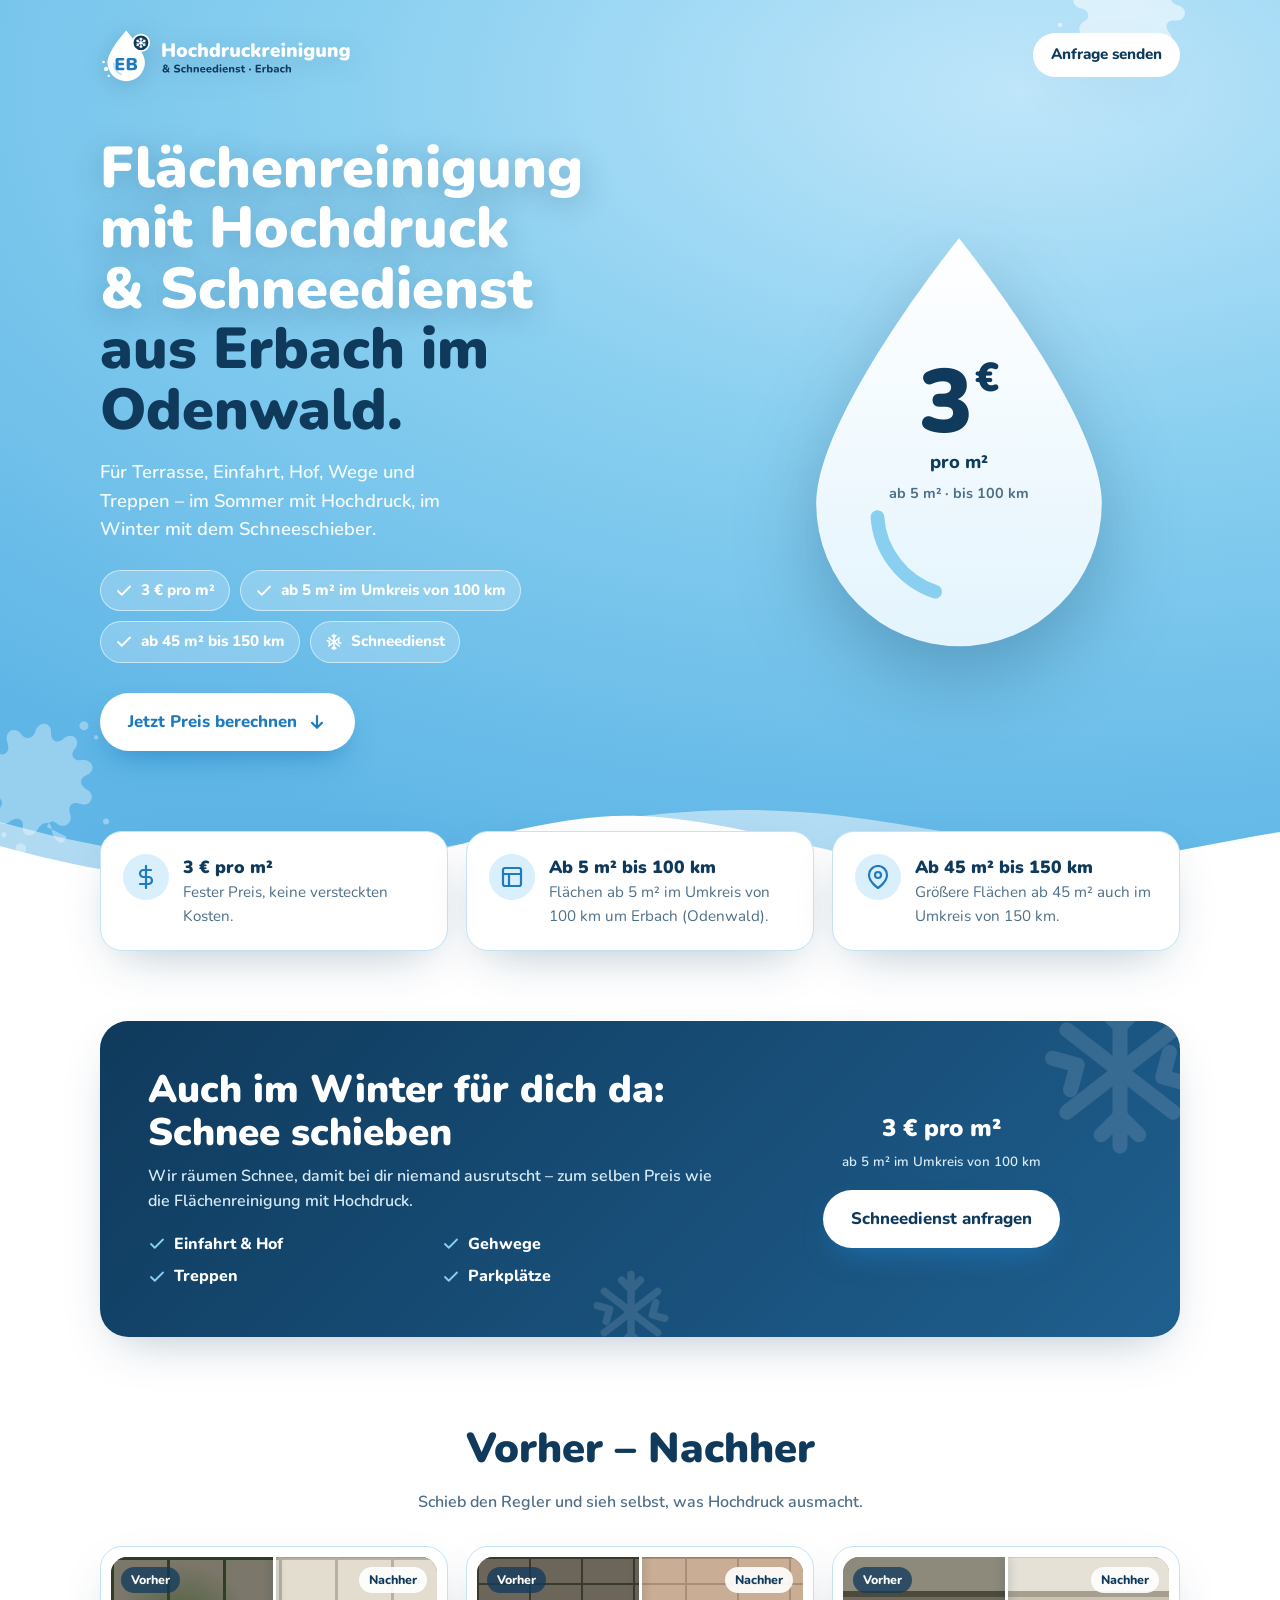
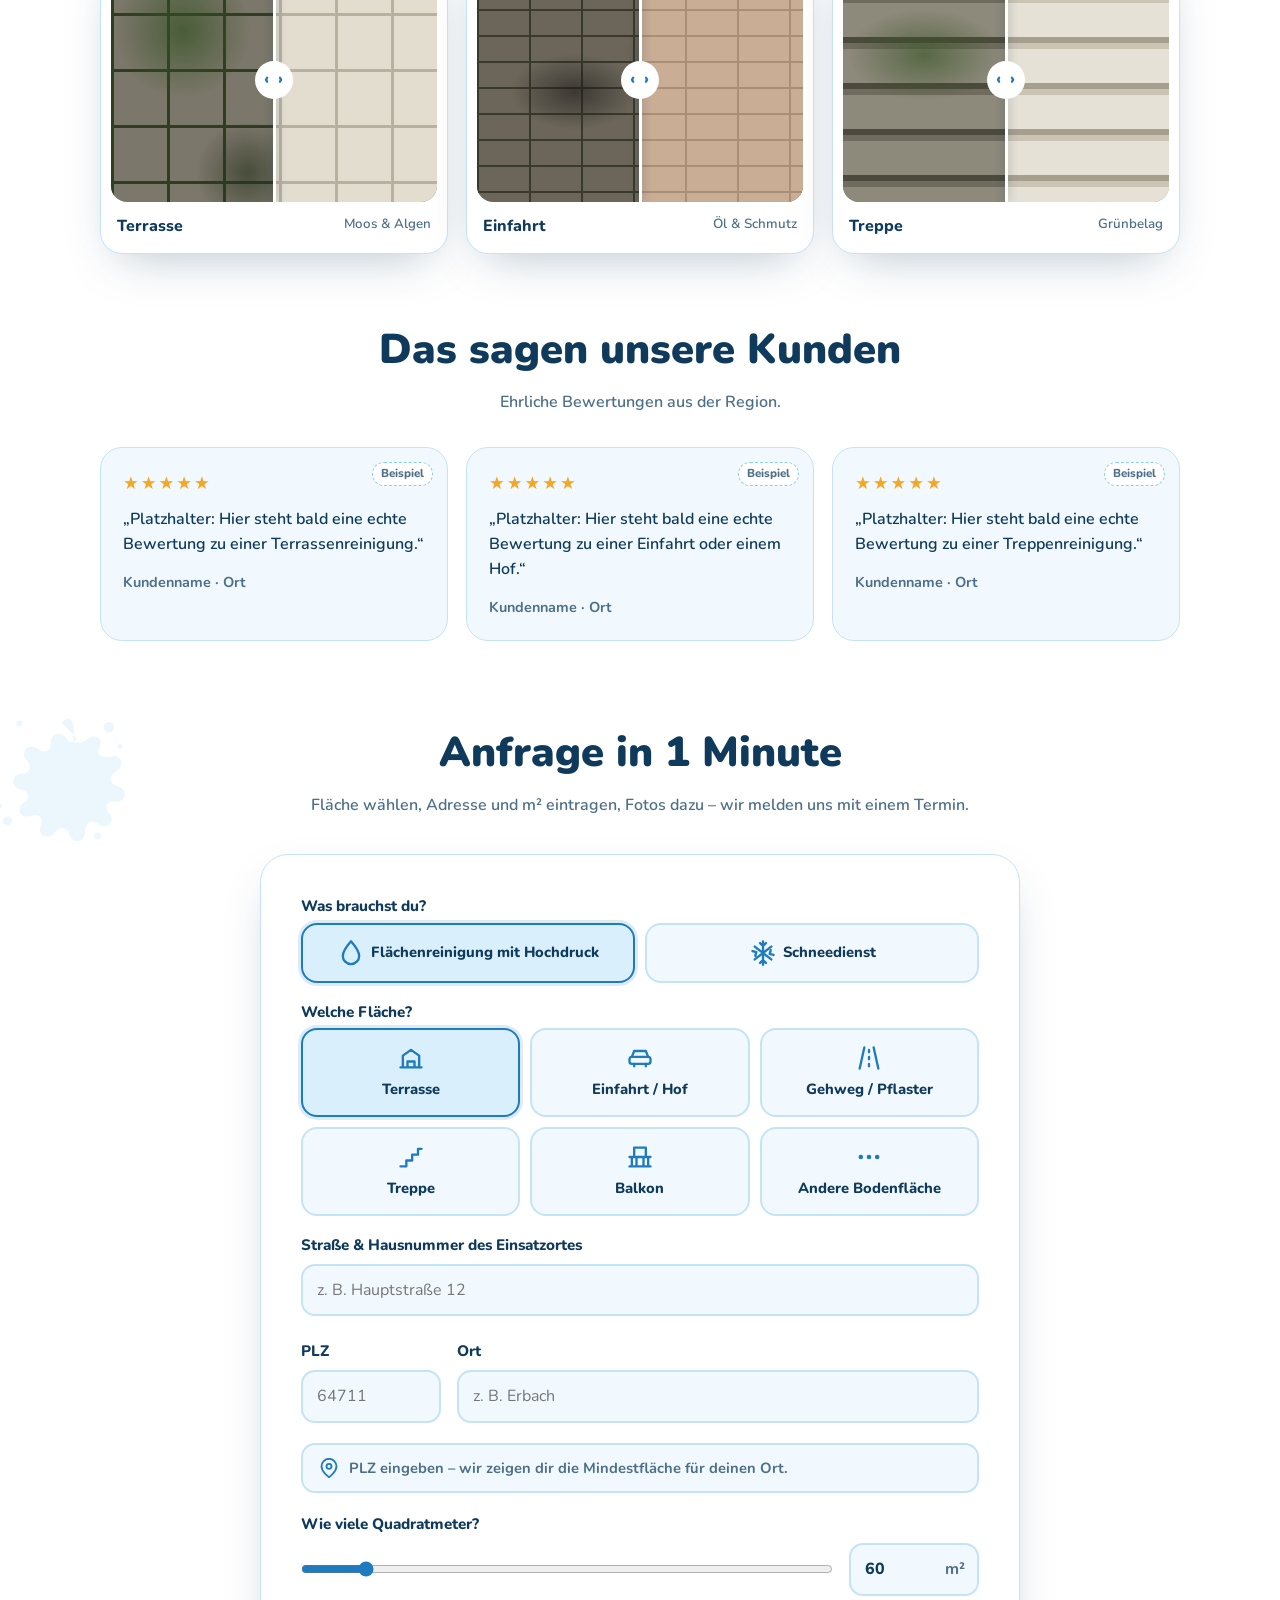
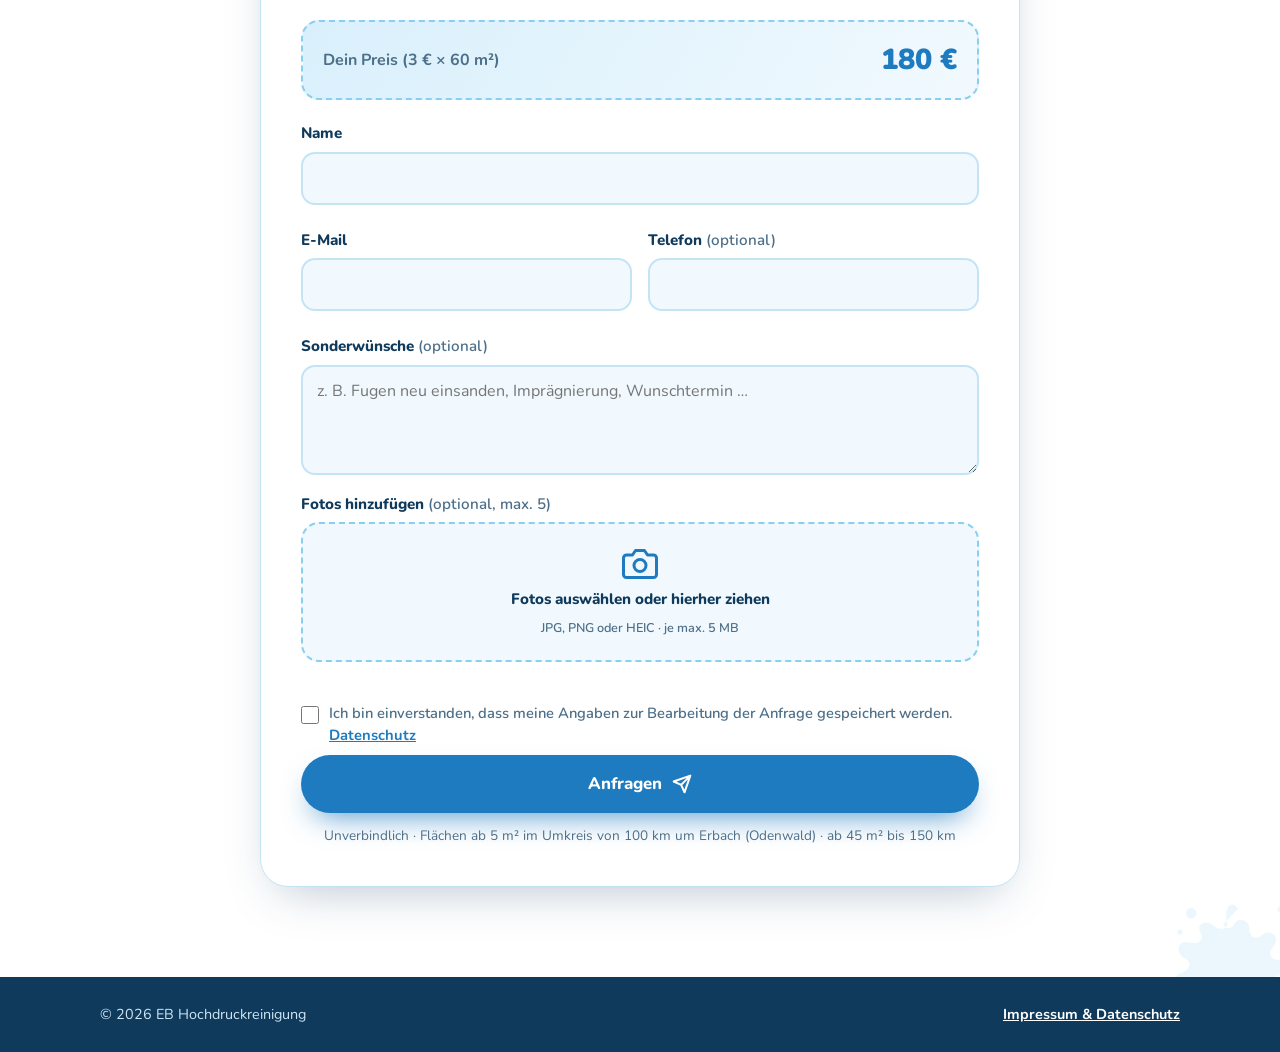
==== commit 48c52425: ""Flächenreinigung mit Hochdruck" statt "Hochdruckreinigung" Überschrift, Seitentitel, Formular-Auswa" ====
--- a/index.html
+++ b/index.html
@@ -3,8 +3,8 @@
 <head>
   <meta charset="UTF-8" />
   <meta name="viewport" content="width=device-width, initial-scale=1.0" />
-  <title>EB Hochdruckreinigung &amp; Schneedienst · 3 € pro m²</title>
-  <meta name="description" content="Professionelle Hochdruckreinigung für Terrasse, Einfahrt, Hof, Wege und Treppen: 3 € pro m², ab 5 m², im Umkreis von bis zu 150 km um Erbach (Odenwald). Jetzt Anfrage mit Fotos senden." />
+  <title>Flächenreinigung mit Hochdruck &amp; Schneedienst · Erbach · 3 € pro m²</title>
+  <meta name="description" content="Flächenreinigung mit Hochdruck und Schneedienst für Terrasse, Einfahrt, Hof, Wege und Treppen: 3 € pro m², ab 5 m², im Umkreis von bis zu 150 km um Erbach (Odenwald). Jetzt Anfrage mit Fotos senden." />
   <meta name="theme-color" content="#89cff0" />
   <link rel="icon" href="assets/favicon.svg" type="image/svg+xml" />
   <link rel="apple-touch-icon" href="assets/logo-icon-512.png" />
@@ -199,7 +199,8 @@
     .flake { position: absolute; color: rgba(255,255,255,.12); pointer-events: none; }
     .flake svg { width: 100%; height: 100%; }
     .service { display: grid; grid-template-columns: 1fr 1fr; gap: 10px; margin-top: 4px; }
-    .service .area span { flex-direction: row; justify-content: center; padding: 14px 10px; }
+    .service .area { display: flex; }
+    .service .area span { flex: 1; flex-direction: row; justify-content: center; padding: 14px 10px; }
 
     /* ---------- Referenzen & Bewertungen ---------- */
     .refs { padding: 80px 0 0; }
@@ -299,7 +300,7 @@
 
       <div class="hero__grid">
         <div>
-          <h1>Hochdruckreinigung &amp;&nbsp;Schneedienst <span>aus Erbach im Odenwald.</span></h1>
+          <h1>Flächenreinigung mit&nbsp;Hochdruck &amp;&nbsp;Schneedienst <span>aus Erbach im Odenwald.</span></h1>
           <p class="hero__lead">Für Terrasse, Einfahrt, Hof, Wege und Treppen – im Sommer mit Hochdruck, im Winter mit dem Schneeschieber.</p>
           <div class="chips">
             <span class="chip"><svg viewBox="0 0 24 24" fill="none" stroke="currentColor" stroke-width="2.4" stroke-linecap="round" stroke-linejoin="round"><path d="M20 6 9 17l-5-5"/></svg>3 € pro m²</span>
@@ -361,7 +362,7 @@
           <span class="flake" style="width:90px;height:90px;left:45%;bottom:-20px" aria-hidden="true"><svg viewBox="0 0 24 24" fill="none" stroke="currentColor" stroke-width="2" stroke-linecap="round" stroke-linejoin="round"><path d="M12 2v20M4.9 6.5l14.2 11M4.9 17.5l14.2-11M9.5 3.5 12 6l2.5-2.5M9.5 20.5 12 18l2.5 2.5M3 10.3l3.3.9-.9 3.3M21 13.7l-3.3-.9.9-3.3"/></svg></span>
           <div>
             <h2>Auch im Winter für dich da: Schnee schieben</h2>
-            <p>Wir räumen Schnee, damit bei dir niemand ausrutscht – zum selben Preis wie die Flächenreinigung.</p>
+            <p>Wir räumen Schnee, damit bei dir niemand ausrutscht – zum selben Preis wie die Flächenreinigung mit Hochdruck.</p>
             <ul class="winter__list">
               <li><svg viewBox="0 0 24 24" fill="none" stroke="currentColor" stroke-width="2.4" stroke-linecap="round" stroke-linejoin="round"><path d="M20 6 9 17l-5-5"/></svg>Einfahrt &amp; Hof</li>
               <li><svg viewBox="0 0 24 24" fill="none" stroke="currentColor" stroke-width="2.4" stroke-linecap="round" stroke-linejoin="round"><path d="M20 6 9 17l-5-5"/></svg>Gehwege</li>
@@ -445,7 +446,7 @@
             <fieldset class="field" style="border:0">
               <legend class="legend">Was brauchst du?</legend>
               <div class="service">
-                <label class="area"><input type="radio" name="Leistung" value="Flächenreinigung" checked /><span><svg viewBox="0 0 24 24" fill="none" stroke="currentColor" stroke-width="2" stroke-linecap="round" stroke-linejoin="round"><path d="M12 2C12 2 5 10 5 14.5a7 7 0 0 0 14 0C19 10 12 2 12 2z"/></svg>Flächenreinigung</span></label>
+                <label class="area"><input type="radio" name="Leistung" value="Flächenreinigung mit Hochdruck" checked /><span><svg viewBox="0 0 24 24" fill="none" stroke="currentColor" stroke-width="2" stroke-linecap="round" stroke-linejoin="round"><path d="M12 2C12 2 5 10 5 14.5a7 7 0 0 0 14 0C19 10 12 2 12 2z"/></svg>Flächenreinigung mit Hochdruck</span></label>
                 <label class="area"><input type="radio" name="Leistung" value="Schneedienst" /><span><svg viewBox="0 0 24 24" fill="none" stroke="currentColor" stroke-width="2" stroke-linecap="round" stroke-linejoin="round"><path d="M12 2v20M4.9 6.5l14.2 11M4.9 17.5l14.2-11M9.5 3.5 12 6l2.5-2.5M9.5 20.5 12 18l2.5 2.5M3 10.3l3.3.9-.9 3.3M21 13.7l-3.3-.9.9-3.3"/></svg>Schneedienst</span></label>
               </div>
             </fieldset>
@@ -735,7 +736,7 @@
       ["dragleave", "drop"].forEach(function (e) { drop.addEventListener(e, function () { drop.classList.remove("is-over"); }); });
       drop.addEventListener("drop", function (ev) { ev.preventDefault(); addFiles(ev.dataTransfer.files); });
 
-      // Leistung: Flächenreinigung oder Schneedienst
+      // Leistung: Flächenreinigung mit Hochdruck oder Schneedienst
       function isWinter() { return !!document.querySelector('input[name="Leistung"][value="Schneedienst"]:checked'); }
       function syncService() {
         update(qm);
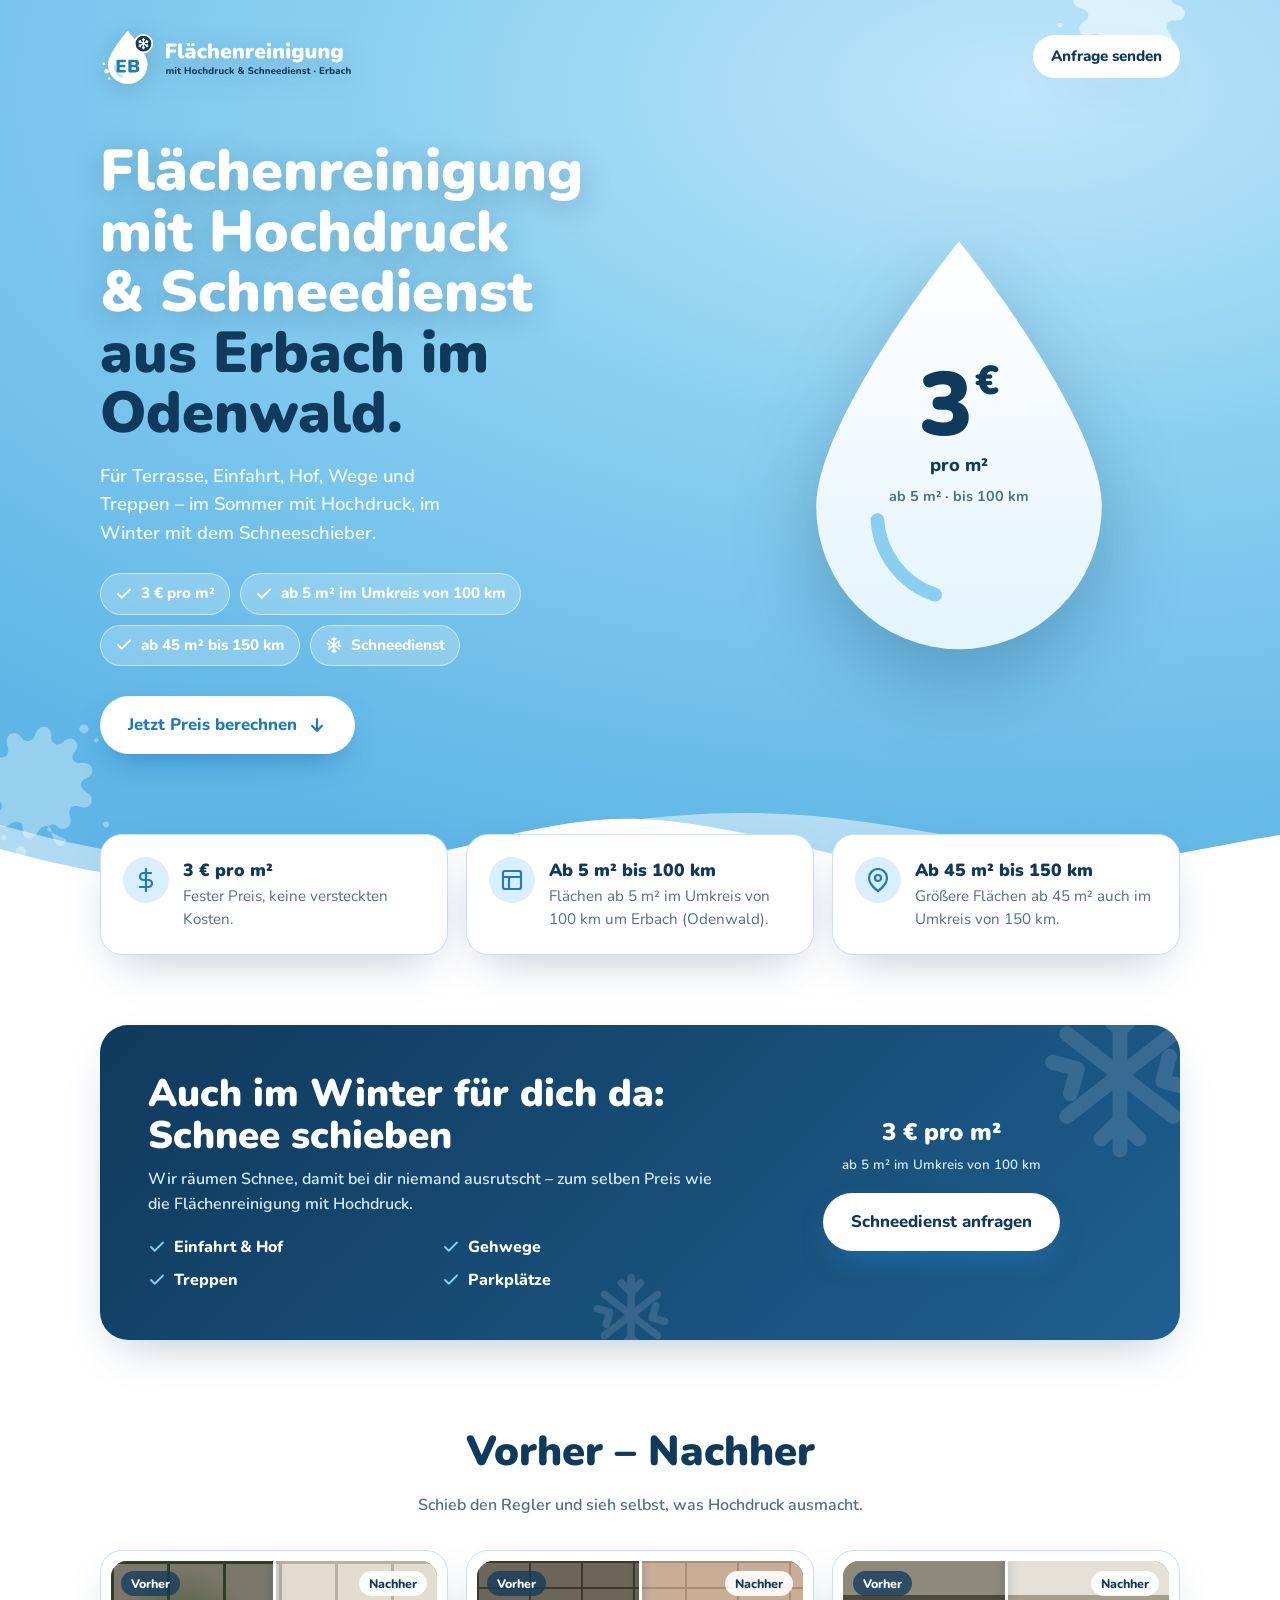
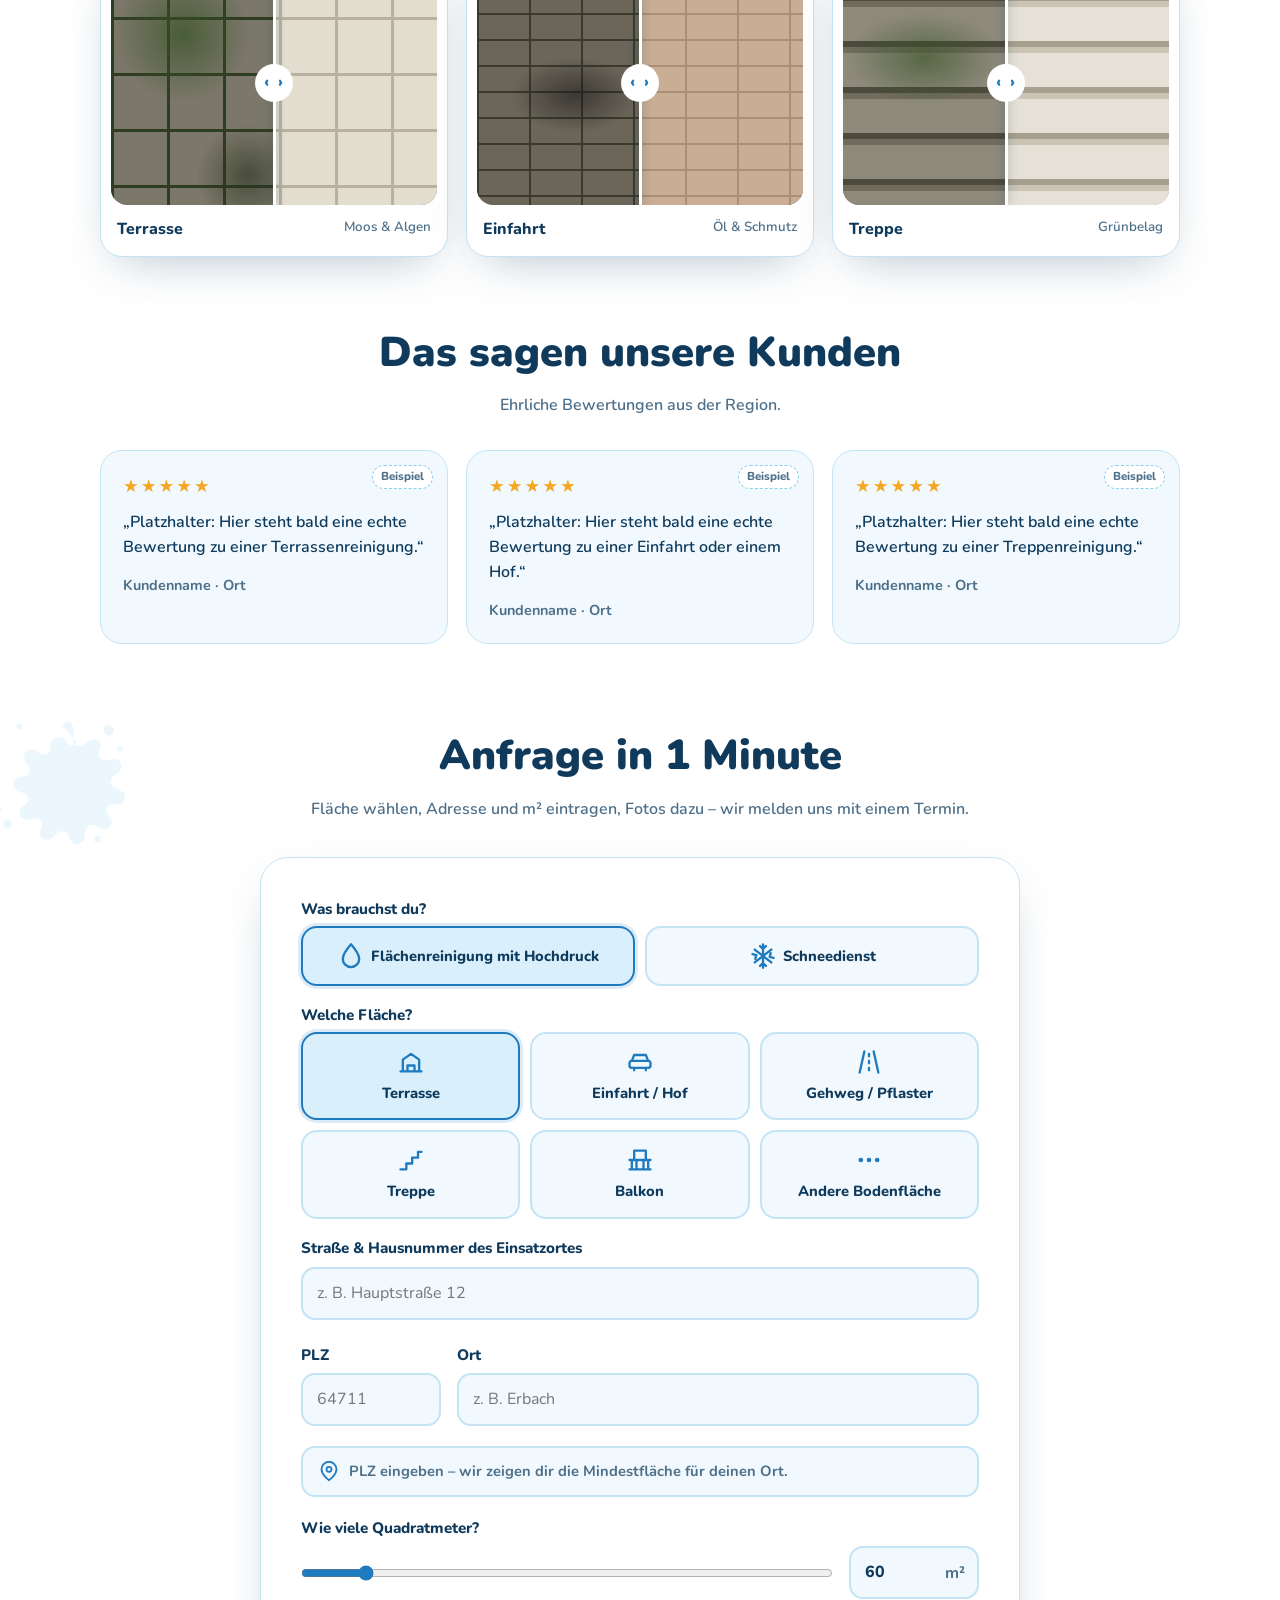
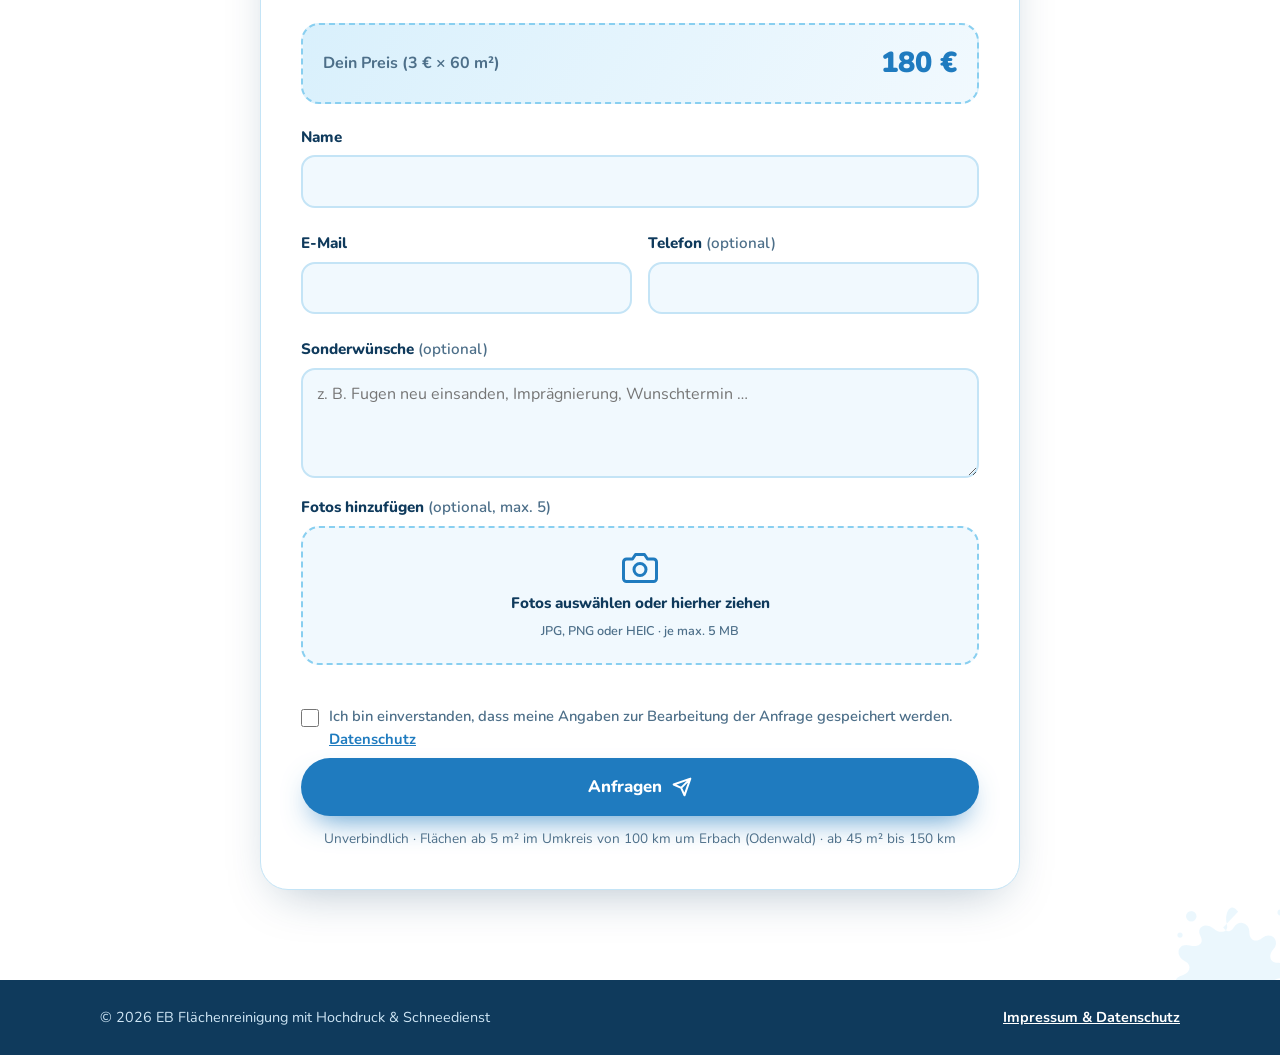
==== commit 8439ff48: "Name überall: "EB Flächenreinigung mit Hochdruck & Schneedienst" - Logo-Wortmarke "Flächenreinigung " ====
--- a/index.html
+++ b/index.html
@@ -293,7 +293,7 @@
     <div class="container">
       <div class="topbar">
         <a class="brand" href="#">
-          <img src="assets/logo-weiss.svg" alt="EB Hochdruckreinigung &amp; Schneedienst · Erbach" width="583" height="124" />
+          <img src="assets/logo-weiss.svg" alt="EB Flächenreinigung mit Hochdruck &amp; Schneedienst · Erbach" width="550" height="124" />
         </a>
         <a class="topbar__cta" href="#anfrage">Anfrage senden</a>
       </div>
@@ -438,7 +438,7 @@
         -->
         <form class="form" id="form" action="https://formsubmit.co/DEINE-EMAIL@example.de" method="POST" enctype="multipart/form-data" novalidate>
           <div class="form__body">
-            <input type="hidden" name="_subject" value="Neue Anfrage Hochdruckreinigung" />
+            <input type="hidden" name="_subject" value="Neue Anfrage: Flächenreinigung mit Hochdruck / Schneedienst" />
             <input type="hidden" name="_template" value="table" />
             <input type="hidden" name="_captcha" value="false" />
             <input type="text" name="_honey" style="display:none" tabindex="-1" autocomplete="off" />
@@ -560,7 +560,7 @@
 
   <footer class="footer">
     <div class="container">
-      <span>© <span id="year">2026</span> EB Hochdruckreinigung</span>
+      <span>© <span id="year">2026</span> EB Flächenreinigung mit Hochdruck &amp; Schneedienst</span>
       <span><button type="button" class="linklike" data-open="dlg">Impressum &amp; Datenschutz</button></span>
     </div>
   </footer>
@@ -568,7 +568,7 @@
   <dialog id="dlg" aria-labelledby="dlgTitle">
     <h3 id="dlgTitle">Impressum</h3>
     <p>
-      EB Hochdruckreinigung<br />
+      EB Flächenreinigung mit Hochdruck &amp; Schneedienst<br />
       Vorname Nachname<br />
       Straße Nr. · PLZ Ort<br />
       Telefon: 0000 000000 · E-Mail: info@example.de
@@ -790,7 +790,7 @@
             "Sonderwünsche: " + form["Sonderwünsche"].value,
             files.length ? "\n(Bitte " + files.length + " Foto(s) an diese E-Mail anhängen.)" : ""
           ].join("\n");
-          window.location.href = "mailto:info@example.de?subject=" + encodeURIComponent("Anfrage Hochdruckreinigung") + "&body=" + encodeURIComponent(body);
+          window.location.href = "mailto:info@example.de?subject=" + encodeURIComponent("Anfrage " + form.querySelector('input[name="Leistung"]:checked').value) + "&body=" + encodeURIComponent(body);
           form.classList.add("is-sent");
         }
       });
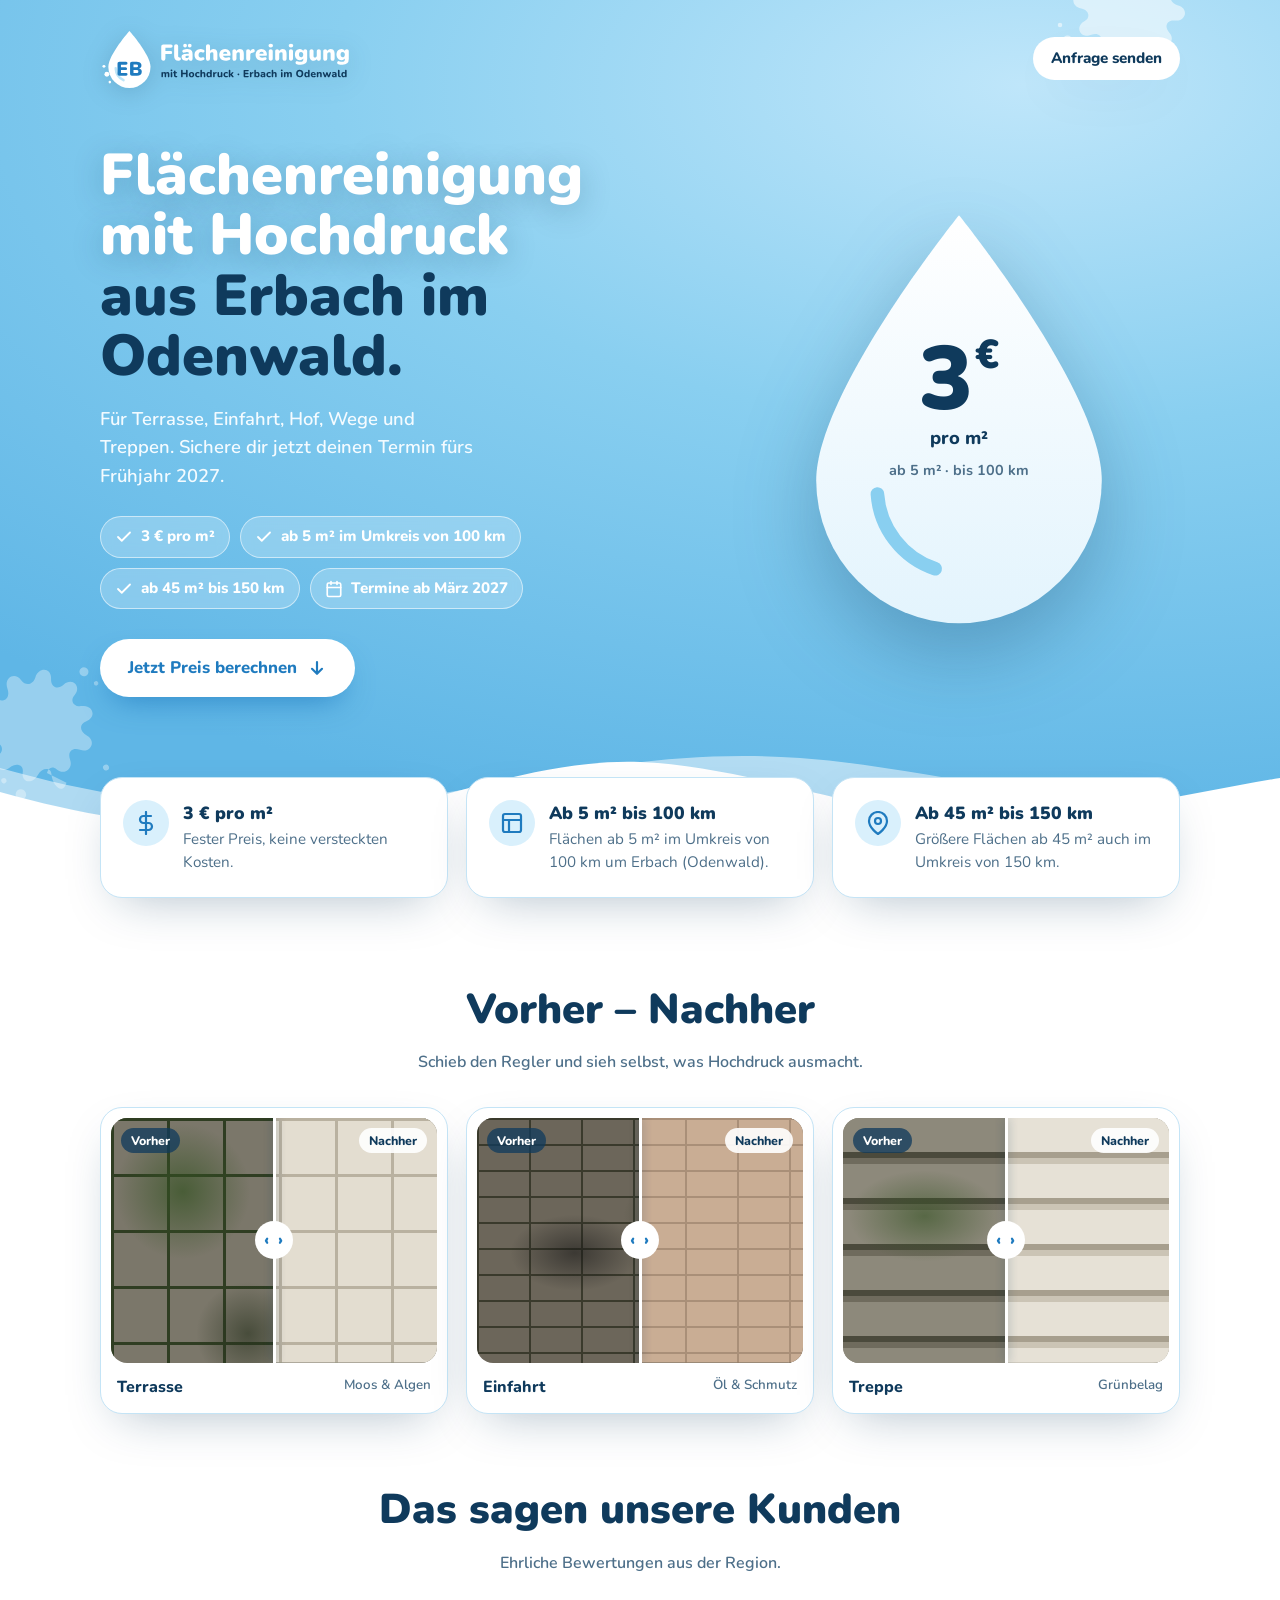
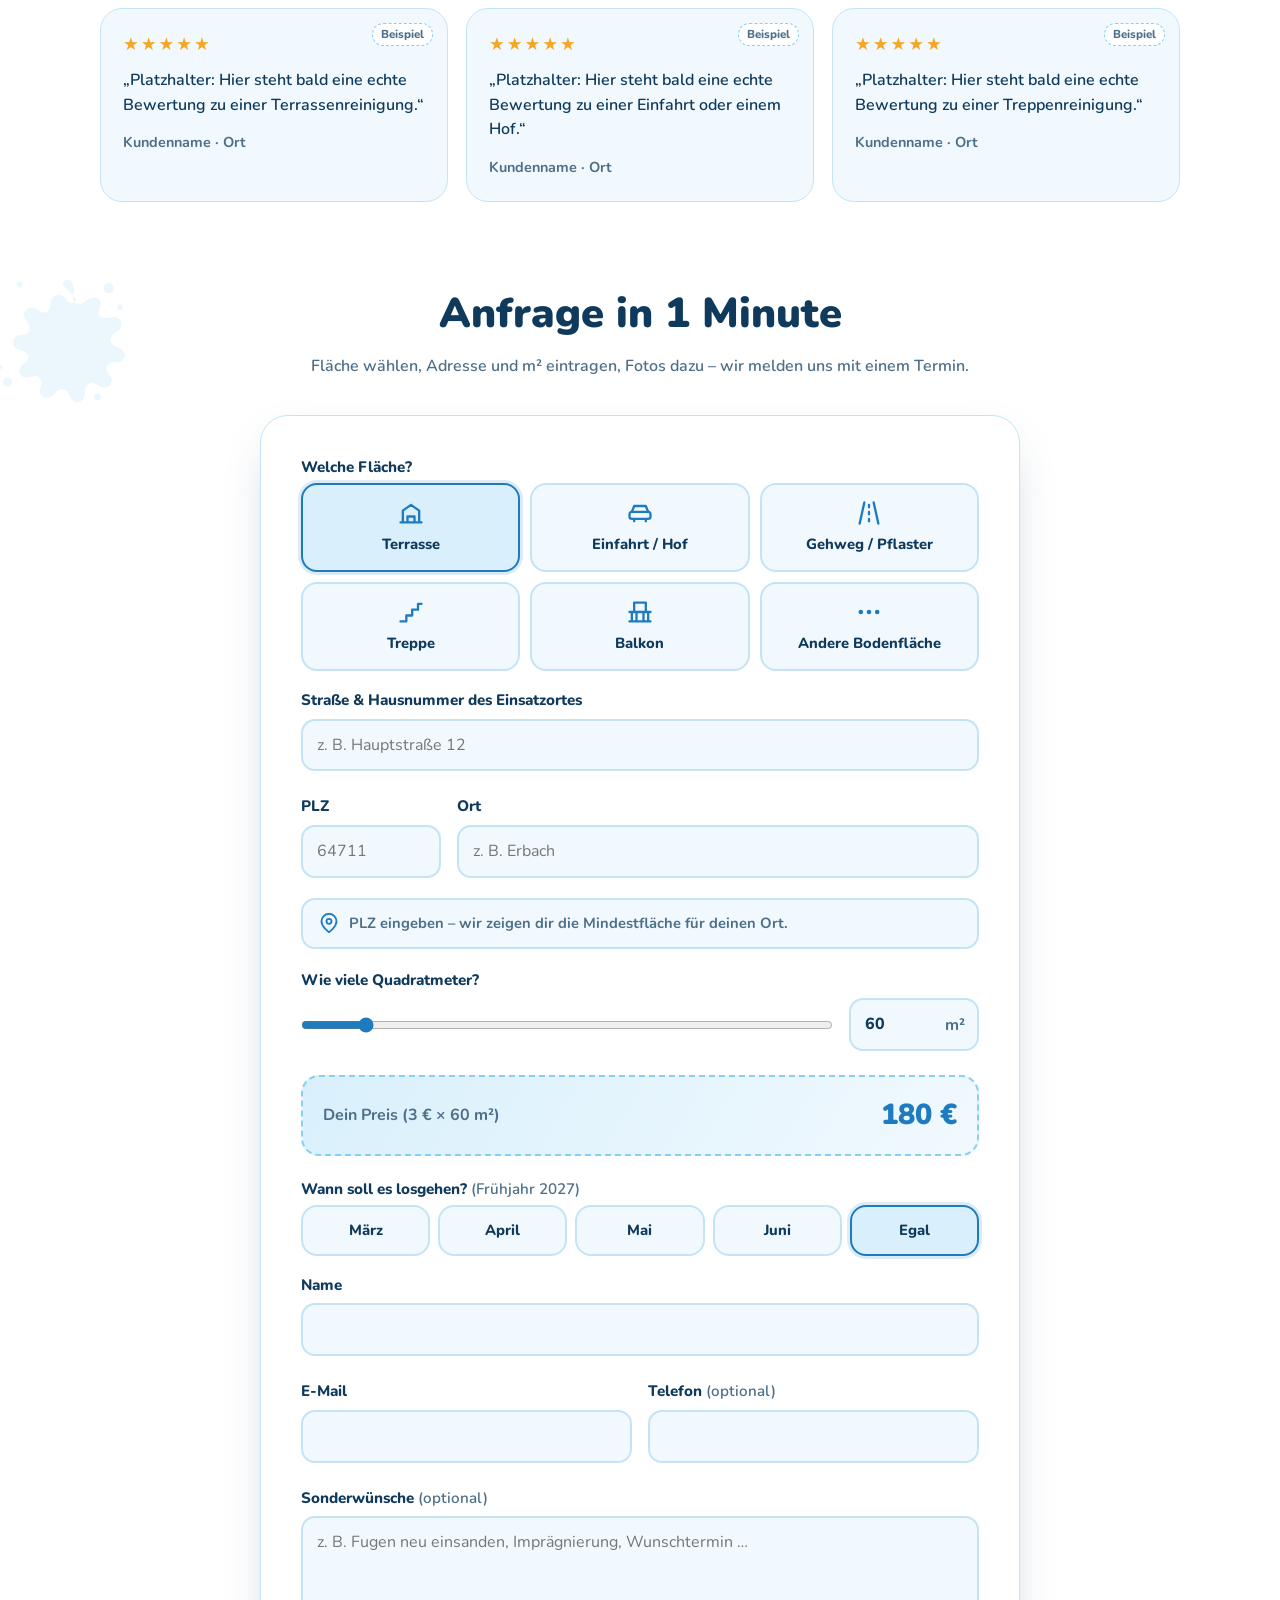
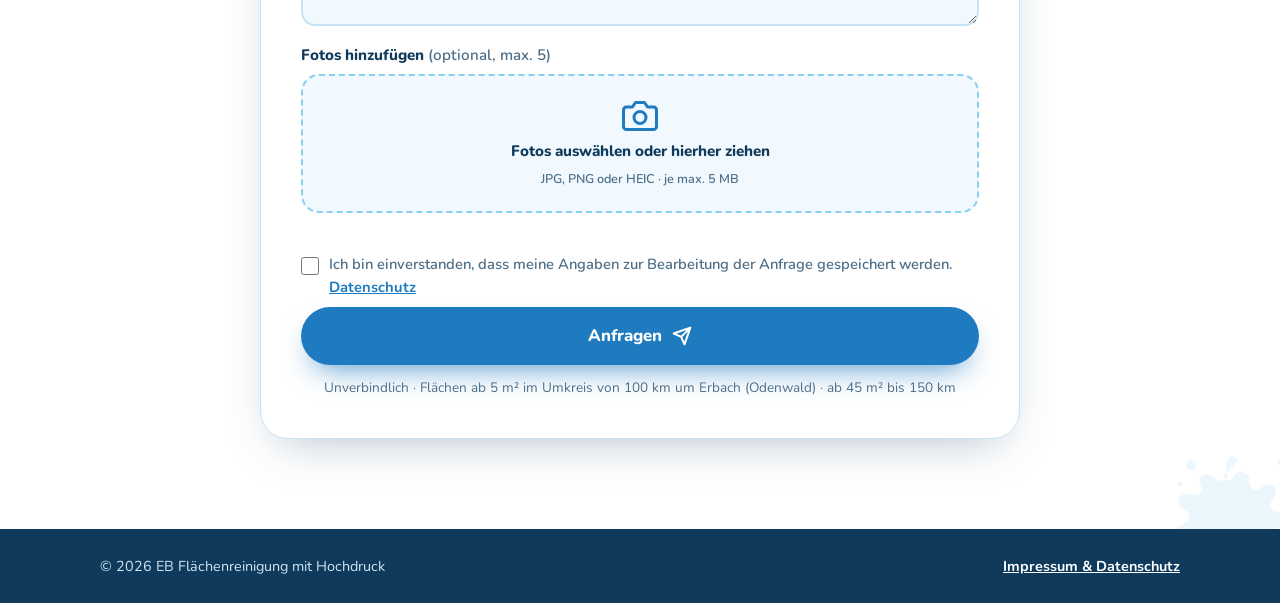
==== commit 85ff8552: "Nur Flächenreinigung mit Hochdruck, ausgerichtet aufs Frühjahr 2027 - Schneedienst überall entfernt:" ====
--- a/index.html
+++ b/index.html
@@ -3,8 +3,8 @@
 <head>
   <meta charset="UTF-8" />
   <meta name="viewport" content="width=device-width, initial-scale=1.0" />
-  <title>Flächenreinigung mit Hochdruck &amp; Schneedienst · Erbach · 3 € pro m²</title>
-  <meta name="description" content="Flächenreinigung mit Hochdruck und Schneedienst für Terrasse, Einfahrt, Hof, Wege und Treppen: 3 € pro m², ab 5 m², im Umkreis von bis zu 150 km um Erbach (Odenwald). Jetzt Anfrage mit Fotos senden." />
+  <title>Flächenreinigung mit Hochdruck · Erbach · 3 € pro m² · Frühjahr 2027</title>
+  <meta name="description" content="Flächenreinigung mit Hochdruck für Terrasse, Einfahrt, Hof, Wege und Treppen: 3 € pro m², ab 5 m², im Umkreis von bis zu 150 km um Erbach (Odenwald). Jetzt Termin fürs Frühjahr 2027 anfragen." />
   <meta name="theme-color" content="#89cff0" />
   <link rel="icon" href="assets/favicon.svg" type="image/svg+xml" />
   <link rel="apple-touch-icon" href="assets/logo-icon-512.png" />
@@ -184,23 +184,9 @@
     .distance--out { background: #fdecea; border-color: #f2b8b1; color: var(--error); }
     .distance--out svg { color: var(--error); }
 
-    /* ---------- Winterdienst ---------- */
-    .winter { padding: 70px 0 0; }
-    .winter__box { position: relative; overflow: hidden; overflow: clip; display: grid; grid-template-columns: 1.2fr .8fr; gap: 30px; align-items: center; background: linear-gradient(135deg, var(--blue-dark), #1f5f8f); color: var(--white); border-radius: 28px; padding: clamp(24px, 5vw, 48px); box-shadow: var(--shadow); }
-    .winter__box h2 { font-size: clamp(1.7rem, 3.6vw, 2.4rem); font-weight: 900; line-height: 1.1; }
-    .winter__box p { margin-top: 10px; color: #d6ebf8; font-weight: 600; }
-    .winter__list { list-style: none; display: grid; grid-template-columns: 1fr 1fr; gap: 8px 16px; margin-top: 18px; font-weight: 800; }
-    .winter__list li { display: flex; align-items: center; gap: 8px; }
-    .winter__list svg { width: 18px; height: 18px; color: var(--baby); flex: none; }
-    .winter__side { text-align: center; }
-    .winter__price { font-size: 1.5rem; font-weight: 900; }
-    .winter__side small { display: block; color: #d6ebf8; font-weight: 600; margin: 4px 0 18px; }
-    .winter .btn { background: var(--white); color: var(--blue-dark); }
-    .flake { position: absolute; color: rgba(255,255,255,.12); pointer-events: none; }
-    .flake svg { width: 100%; height: 100%; }
-    .service { display: grid; grid-template-columns: 1fr 1fr; gap: 10px; margin-top: 4px; }
-    .service .area { display: flex; }
-    .service .area span { flex: 1; flex-direction: row; justify-content: center; padding: 14px 10px; }
+    .months { display: grid; grid-template-columns: repeat(5, 1fr); gap: 8px; margin-top: 4px; }
+    .months .area { display: flex; }
+    .months .area span { flex: 1; padding: 12px 6px; }
 
     /* ---------- Referenzen & Bewertungen ---------- */
     .refs { padding: 80px 0 0; }
@@ -254,9 +240,10 @@
       .hero__grid { grid-template-columns: 1fr; margin-top: 36px; gap: 20px; }
       .hero h1 { font-size: min(3rem, calc((100vw - 32px) / 11)); }
       .price-drop { width: 240px; order: -1; }
-      .facts, .ba-grid, .reviews, .winter__box { grid-template-columns: 1fr; }
+      .facts, .ba-grid, .reviews { grid-template-columns: 1fr; }
       .row { grid-template-columns: 1fr; gap: 0; }
       .areas { grid-template-columns: repeat(2, 1fr); }
+      .months { grid-template-columns: repeat(3, 1fr); }
     }
     @media (max-width: 420px) {
       .topbar__cta { display: none; }
@@ -293,20 +280,20 @@
     <div class="container">
       <div class="topbar">
         <a class="brand" href="#">
-          <img src="assets/logo-weiss.svg" alt="EB Flächenreinigung mit Hochdruck &amp; Schneedienst · Erbach" width="550" height="124" />
+          <img src="assets/logo-weiss.svg" alt="EB Flächenreinigung mit Hochdruck · Erbach" width="518" height="124" />
         </a>
         <a class="topbar__cta" href="#anfrage">Anfrage senden</a>
       </div>
 
       <div class="hero__grid">
         <div>
-          <h1>Flächenreinigung mit&nbsp;Hochdruck &amp;&nbsp;Schneedienst <span>aus Erbach im Odenwald.</span></h1>
-          <p class="hero__lead">Für Terrasse, Einfahrt, Hof, Wege und Treppen – im Sommer mit Hochdruck, im Winter mit dem Schneeschieber.</p>
+          <h1>Flächenreinigung mit&nbsp;Hochdruck <span>aus Erbach im Odenwald.</span></h1>
+          <p class="hero__lead">Für Terrasse, Einfahrt, Hof, Wege und Treppen. Sichere dir jetzt deinen Termin fürs Frühjahr 2027.</p>
           <div class="chips">
             <span class="chip"><svg viewBox="0 0 24 24" fill="none" stroke="currentColor" stroke-width="2.4" stroke-linecap="round" stroke-linejoin="round"><path d="M20 6 9 17l-5-5"/></svg>3 € pro m²</span>
             <span class="chip"><svg viewBox="0 0 24 24" fill="none" stroke="currentColor" stroke-width="2.4" stroke-linecap="round" stroke-linejoin="round"><path d="M20 6 9 17l-5-5"/></svg>ab 5 m² im Umkreis von 100 km</span>
             <span class="chip"><svg viewBox="0 0 24 24" fill="none" stroke="currentColor" stroke-width="2.4" stroke-linecap="round" stroke-linejoin="round"><path d="M20 6 9 17l-5-5"/></svg>ab 45 m² bis 150 km</span>
-            <span class="chip"><svg viewBox="0 0 24 24" fill="none" stroke="currentColor" stroke-width="2" stroke-linecap="round" stroke-linejoin="round"><path d="M12 2v20M4.9 6.5l14.2 11M4.9 17.5l14.2-11M9.5 3.5 12 6l2.5-2.5M9.5 20.5 12 18l2.5 2.5M3 10.3l3.3.9-.9 3.3M21 13.7l-3.3-.9.9-3.3"/></svg>Schneedienst</span>
+            <span class="chip"><svg viewBox="0 0 24 24" fill="none" stroke="currentColor" stroke-width="2.2" stroke-linecap="round" stroke-linejoin="round"><rect x="3" y="4" width="18" height="18" rx="2"/><path d="M16 2v4M8 2v4M3 10h18"/></svg>Termine ab März 2027</span>
           </div>
           <a class="btn" href="#anfrage">Jetzt Preis berechnen
             <svg width="20" height="20" viewBox="0 0 24 24" fill="none" stroke="currentColor" stroke-width="2.6" stroke-linecap="round" stroke-linejoin="round" aria-hidden="true"><path d="M12 5v14M6 13l6 6 6-6"/></svg>
@@ -352,30 +339,6 @@
       <div class="fact">
         <div class="fact__ico"><svg viewBox="0 0 24 24" fill="none" stroke="currentColor" stroke-width="2.2" stroke-linecap="round" stroke-linejoin="round" aria-hidden="true"><path d="M21 10c0 7-9 13-9 13S3 17 3 10a9 9 0 0 1 18 0z"/><circle cx="12" cy="10" r="3"/></svg></div>
         <div><strong>Ab 45 m² bis 150 km</strong><p>Größere Flächen ab 45 m² auch im Umkreis von 150 km.</p></div>
-      </div>
-    </section>
-
-    <section class="winter" id="winterdienst">
-      <div class="container">
-        <div class="winter__box">
-          <span class="flake" style="width:180px;height:180px;right:-30px;top:-40px" aria-hidden="true"><svg viewBox="0 0 24 24" fill="none" stroke="currentColor" stroke-width="2" stroke-linecap="round" stroke-linejoin="round"><path d="M12 2v20M4.9 6.5l14.2 11M4.9 17.5l14.2-11M9.5 3.5 12 6l2.5-2.5M9.5 20.5 12 18l2.5 2.5M3 10.3l3.3.9-.9 3.3M21 13.7l-3.3-.9.9-3.3"/></svg></span>
-          <span class="flake" style="width:90px;height:90px;left:45%;bottom:-20px" aria-hidden="true"><svg viewBox="0 0 24 24" fill="none" stroke="currentColor" stroke-width="2" stroke-linecap="round" stroke-linejoin="round"><path d="M12 2v20M4.9 6.5l14.2 11M4.9 17.5l14.2-11M9.5 3.5 12 6l2.5-2.5M9.5 20.5 12 18l2.5 2.5M3 10.3l3.3.9-.9 3.3M21 13.7l-3.3-.9.9-3.3"/></svg></span>
-          <div>
-            <h2>Auch im Winter für dich da: Schnee schieben</h2>
-            <p>Wir räumen Schnee, damit bei dir niemand ausrutscht – zum selben Preis wie die Flächenreinigung mit Hochdruck.</p>
-            <ul class="winter__list">
-              <li><svg viewBox="0 0 24 24" fill="none" stroke="currentColor" stroke-width="2.4" stroke-linecap="round" stroke-linejoin="round"><path d="M20 6 9 17l-5-5"/></svg>Einfahrt &amp; Hof</li>
-              <li><svg viewBox="0 0 24 24" fill="none" stroke="currentColor" stroke-width="2.4" stroke-linecap="round" stroke-linejoin="round"><path d="M20 6 9 17l-5-5"/></svg>Gehwege</li>
-              <li><svg viewBox="0 0 24 24" fill="none" stroke="currentColor" stroke-width="2.4" stroke-linecap="round" stroke-linejoin="round"><path d="M20 6 9 17l-5-5"/></svg>Treppen</li>
-              <li><svg viewBox="0 0 24 24" fill="none" stroke="currentColor" stroke-width="2.4" stroke-linecap="round" stroke-linejoin="round"><path d="M20 6 9 17l-5-5"/></svg>Parkplätze</li>
-            </ul>
-          </div>
-          <div class="winter__side">
-            <div class="winter__price">3 € pro m²</div>
-            <small>ab 5 m² im Umkreis von 100 km</small>
-            <a class="btn" href="#anfrage" data-service="Schneedienst">Schneedienst anfragen</a>
-          </div>
-        </div>
       </div>
     </section>
 
@@ -438,18 +401,10 @@
         -->
         <form class="form" id="form" action="https://formsubmit.co/DEINE-EMAIL@example.de" method="POST" enctype="multipart/form-data" novalidate>
           <div class="form__body">
-            <input type="hidden" name="_subject" value="Neue Anfrage: Flächenreinigung mit Hochdruck / Schneedienst" />
+            <input type="hidden" name="_subject" value="Neue Anfrage: Flächenreinigung mit Hochdruck (Frühjahr 2027)" />
             <input type="hidden" name="_template" value="table" />
             <input type="hidden" name="_captcha" value="false" />
             <input type="text" name="_honey" style="display:none" tabindex="-1" autocomplete="off" />
-
-            <fieldset class="field" style="border:0">
-              <legend class="legend">Was brauchst du?</legend>
-              <div class="service">
-                <label class="area"><input type="radio" name="Leistung" value="Flächenreinigung mit Hochdruck" checked /><span><svg viewBox="0 0 24 24" fill="none" stroke="currentColor" stroke-width="2" stroke-linecap="round" stroke-linejoin="round"><path d="M12 2C12 2 5 10 5 14.5a7 7 0 0 0 14 0C19 10 12 2 12 2z"/></svg>Flächenreinigung mit Hochdruck</span></label>
-                <label class="area"><input type="radio" name="Leistung" value="Schneedienst" /><span><svg viewBox="0 0 24 24" fill="none" stroke="currentColor" stroke-width="2" stroke-linecap="round" stroke-linejoin="round"><path d="M12 2v20M4.9 6.5l14.2 11M4.9 17.5l14.2-11M9.5 3.5 12 6l2.5-2.5M9.5 20.5 12 18l2.5 2.5M3 10.3l3.3.9-.9 3.3M21 13.7l-3.3-.9.9-3.3"/></svg>Schneedienst</span></label>
-              </div>
-            </fieldset>
 
 
             <fieldset class="field" style="border:0" data-field="flaeche">
@@ -502,6 +457,17 @@
             </div>
             <input type="hidden" name="Preis (Schätzung)" id="priceField" value="180 €" />
 
+            <fieldset class="field" style="border:0">
+              <legend class="legend">Wann soll es losgehen? <span class="opt">(Frühjahr 2027)</span></legend>
+              <div class="months">
+                <label class="area"><input type="radio" name="Wunschzeitraum" value="März" /><span>März</span></label>
+                <label class="area"><input type="radio" name="Wunschzeitraum" value="April" /><span>April</span></label>
+                <label class="area"><input type="radio" name="Wunschzeitraum" value="Mai" /><span>Mai</span></label>
+                <label class="area"><input type="radio" name="Wunschzeitraum" value="Juni" /><span>Juni</span></label>
+                <label class="area"><input type="radio" name="Wunschzeitraum" value="Egal" checked /><span>Egal</span></label>
+              </div>
+            </fieldset>
+
             <div class="field" data-field="name">
               <label for="name">Name</label>
               <input type="text" id="name" name="Name" autocomplete="name" required />
@@ -560,7 +526,7 @@
 
   <footer class="footer">
     <div class="container">
-      <span>© <span id="year">2026</span> EB Flächenreinigung mit Hochdruck &amp; Schneedienst</span>
+      <span>© <span id="year">2026</span> EB Flächenreinigung mit Hochdruck</span>
       <span><button type="button" class="linklike" data-open="dlg">Impressum &amp; Datenschutz</button></span>
     </div>
   </footer>
@@ -568,7 +534,7 @@
   <dialog id="dlg" aria-labelledby="dlgTitle">
     <h3 id="dlgTitle">Impressum</h3>
     <p>
-      EB Flächenreinigung mit Hochdruck &amp; Schneedienst<br />
+      EB Flächenreinigung mit Hochdruck<br />
       Vorname Nachname<br />
       Straße Nr. · PLZ Ort<br />
       Telefon: 0000 000000 · E-Mail: info@example.de
@@ -736,19 +702,6 @@
       ["dragleave", "drop"].forEach(function (e) { drop.addEventListener(e, function () { drop.classList.remove("is-over"); }); });
       drop.addEventListener("drop", function (ev) { ev.preventDefault(); addFiles(ev.dataTransfer.files); });
 
-      // Leistung: Flächenreinigung mit Hochdruck oder Schneedienst
-      function isWinter() { return !!document.querySelector('input[name="Leistung"][value="Schneedienst"]:checked'); }
-      function syncService() {
-        update(qm);
-      }
-      document.querySelectorAll('input[name="Leistung"]').forEach(function (r) { r.addEventListener("change", syncService); });
-      document.querySelectorAll("[data-service]").forEach(function (a) {
-        a.addEventListener("click", function () {
-          document.querySelector('input[name="Leistung"][value="' + a.getAttribute("data-service") + '"]').checked = true;
-          syncService();
-        });
-      });
-
       // Validierung + Versand
       var form = document.getElementById("form");
       function setErr(key, msg) {
@@ -778,7 +731,7 @@
           ev.preventDefault();
           var area = form.querySelector('input[name="Fläche"]:checked').value;
           var body = [
-            "Leistung: " + form.querySelector('input[name="Leistung"]:checked').value,
+            "Wunschzeitraum: " + form.querySelector('input[name="Wunschzeitraum"]:checked').value + " 2027",
             "Fläche: " + area,
             "Quadratmeter: " + n + " m²",
             "Preis (Schätzung): " + priceField.value,
@@ -790,7 +743,7 @@
             "Sonderwünsche: " + form["Sonderwünsche"].value,
             files.length ? "\n(Bitte " + files.length + " Foto(s) an diese E-Mail anhängen.)" : ""
           ].join("\n");
-          window.location.href = "mailto:info@example.de?subject=" + encodeURIComponent("Anfrage " + form.querySelector('input[name="Leistung"]:checked').value) + "&body=" + encodeURIComponent(body);
+          window.location.href = "mailto:info@example.de?subject=" + encodeURIComponent("Anfrage Flächenreinigung mit Hochdruck") + "&body=" + encodeURIComponent(body);
           form.classList.add("is-sent");
         }
       });
